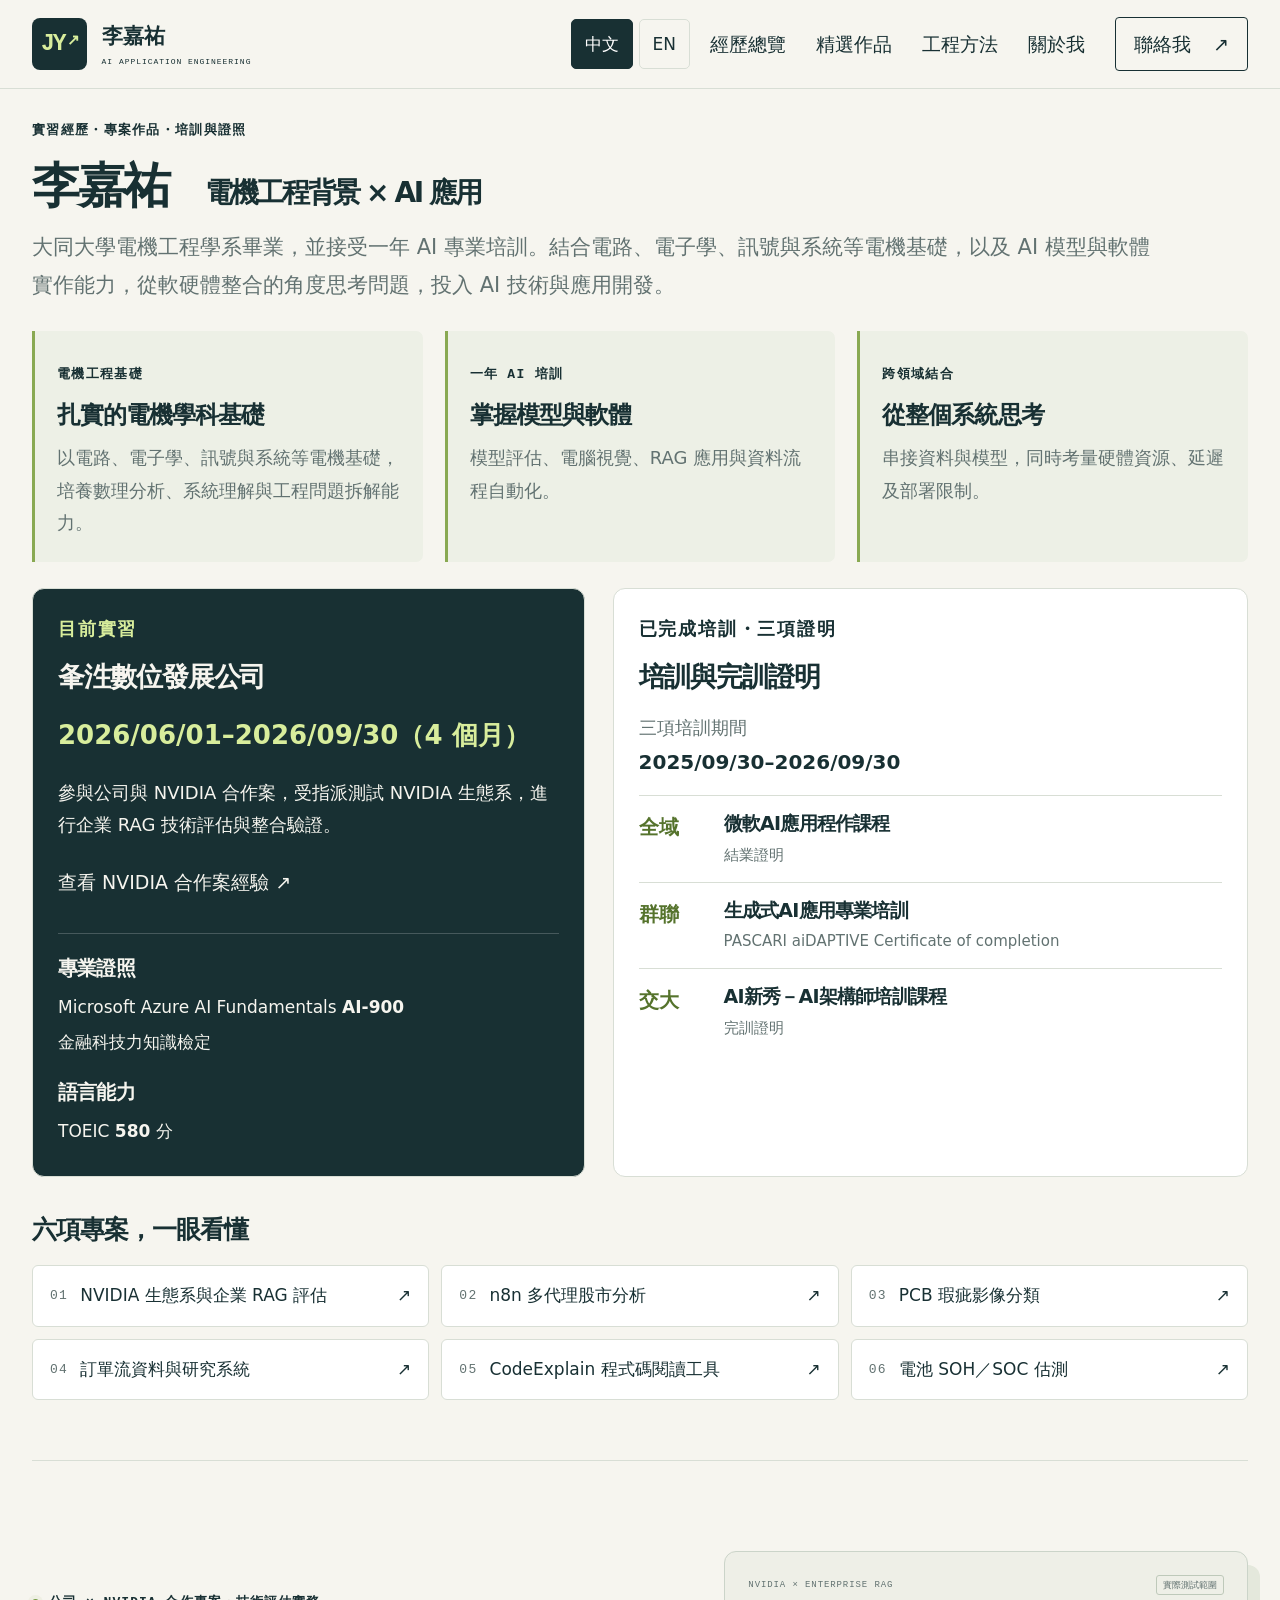
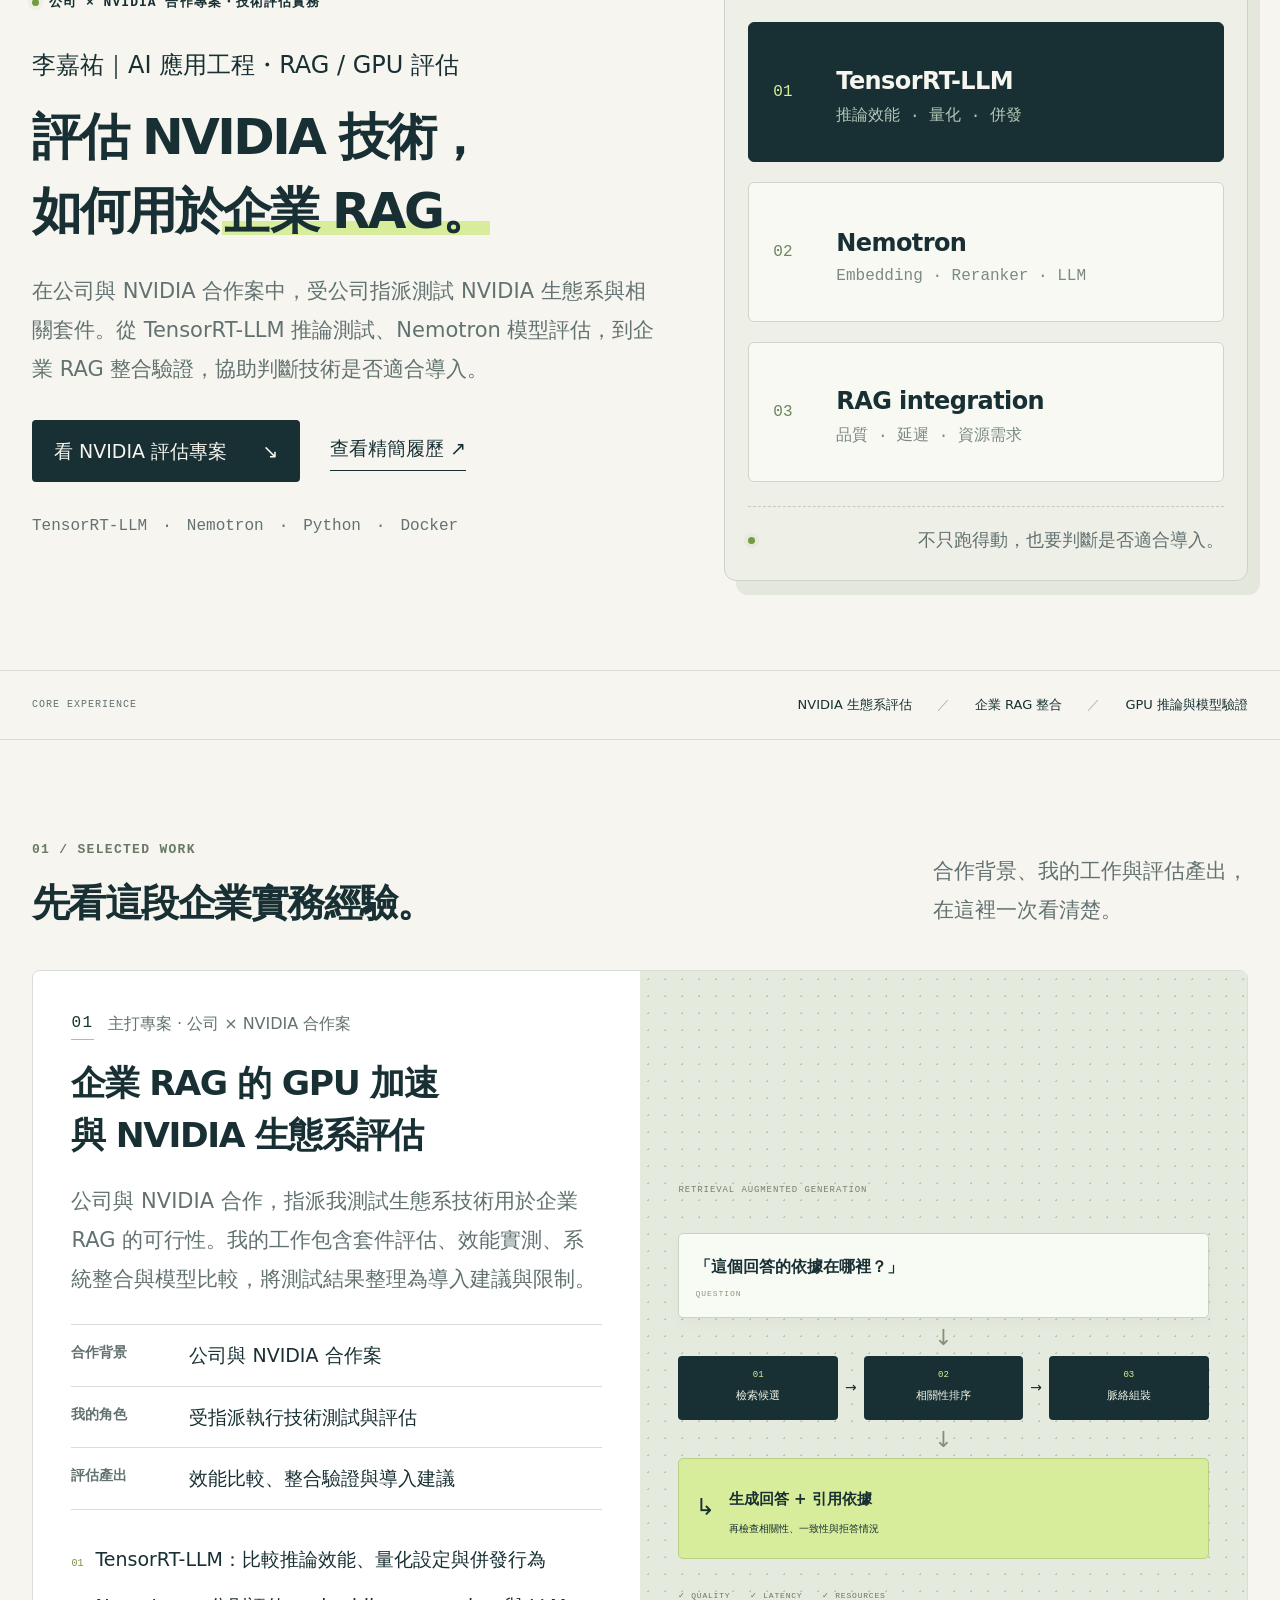
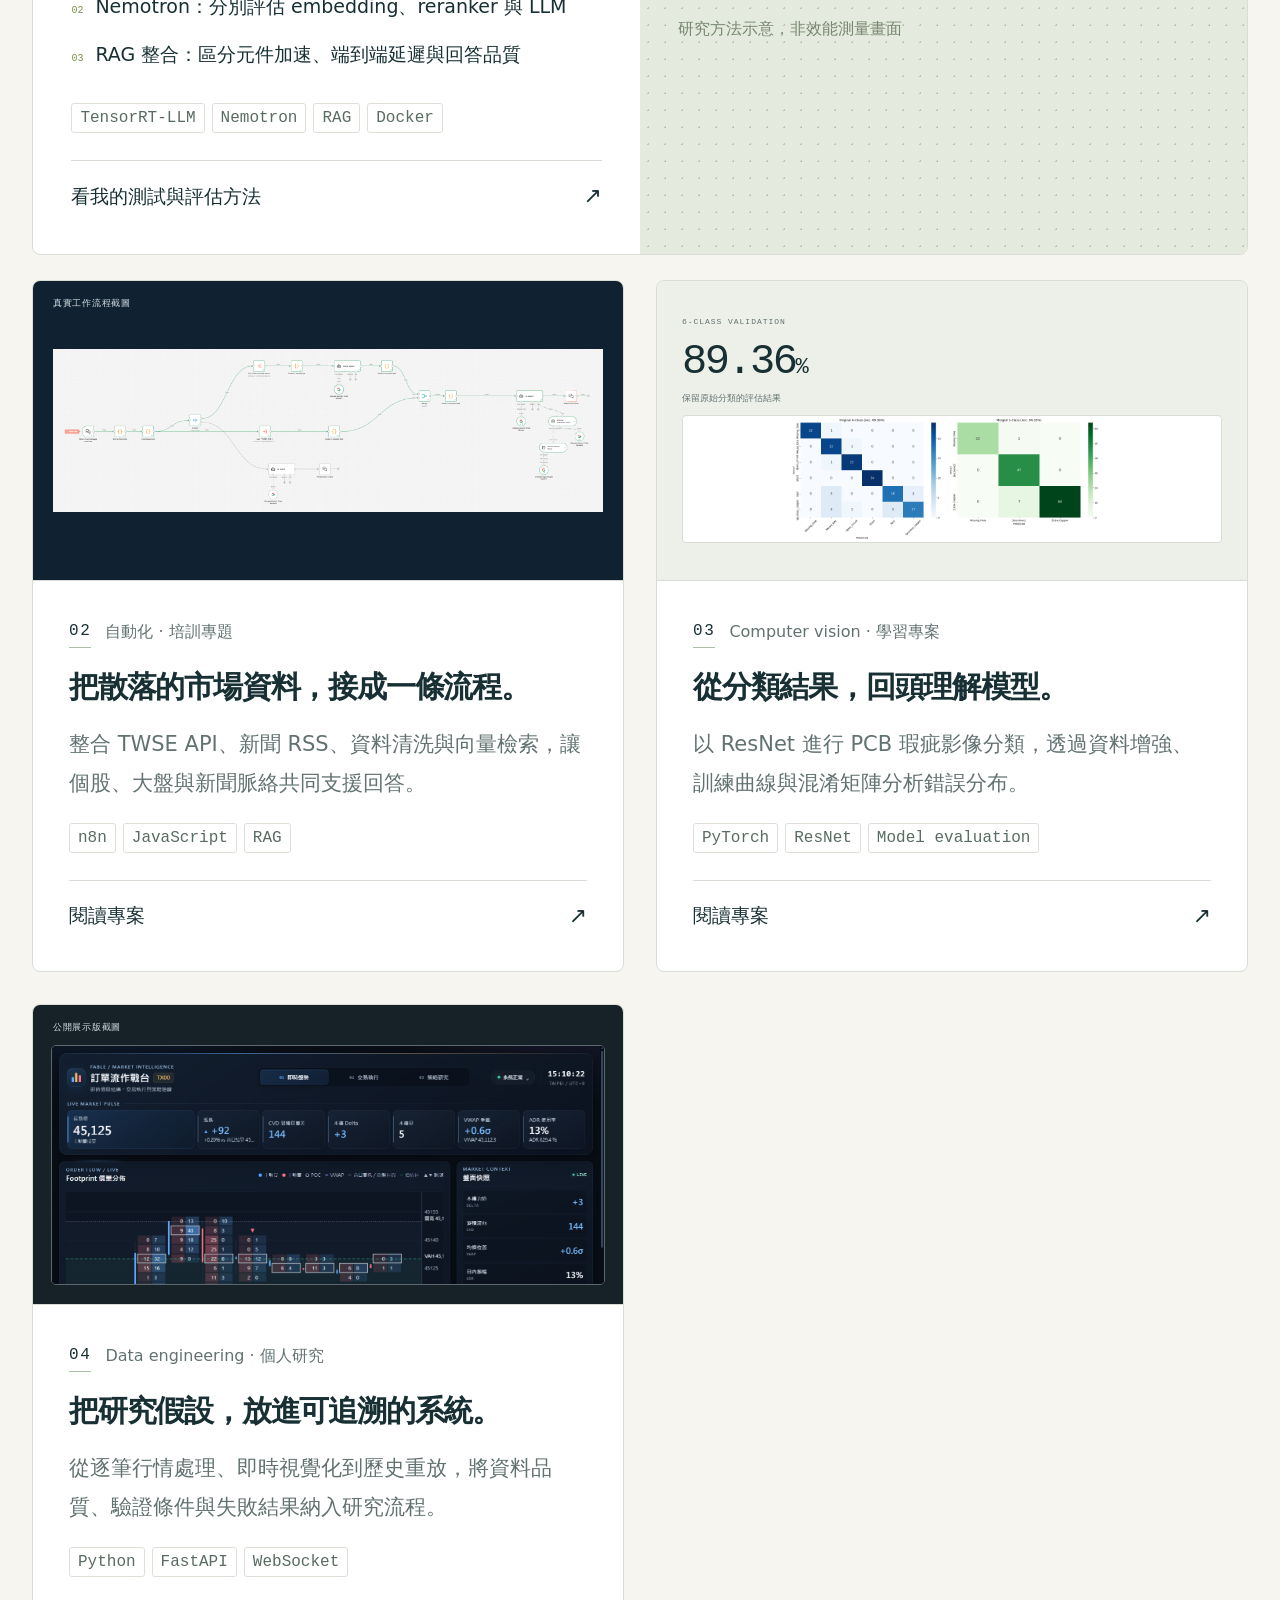
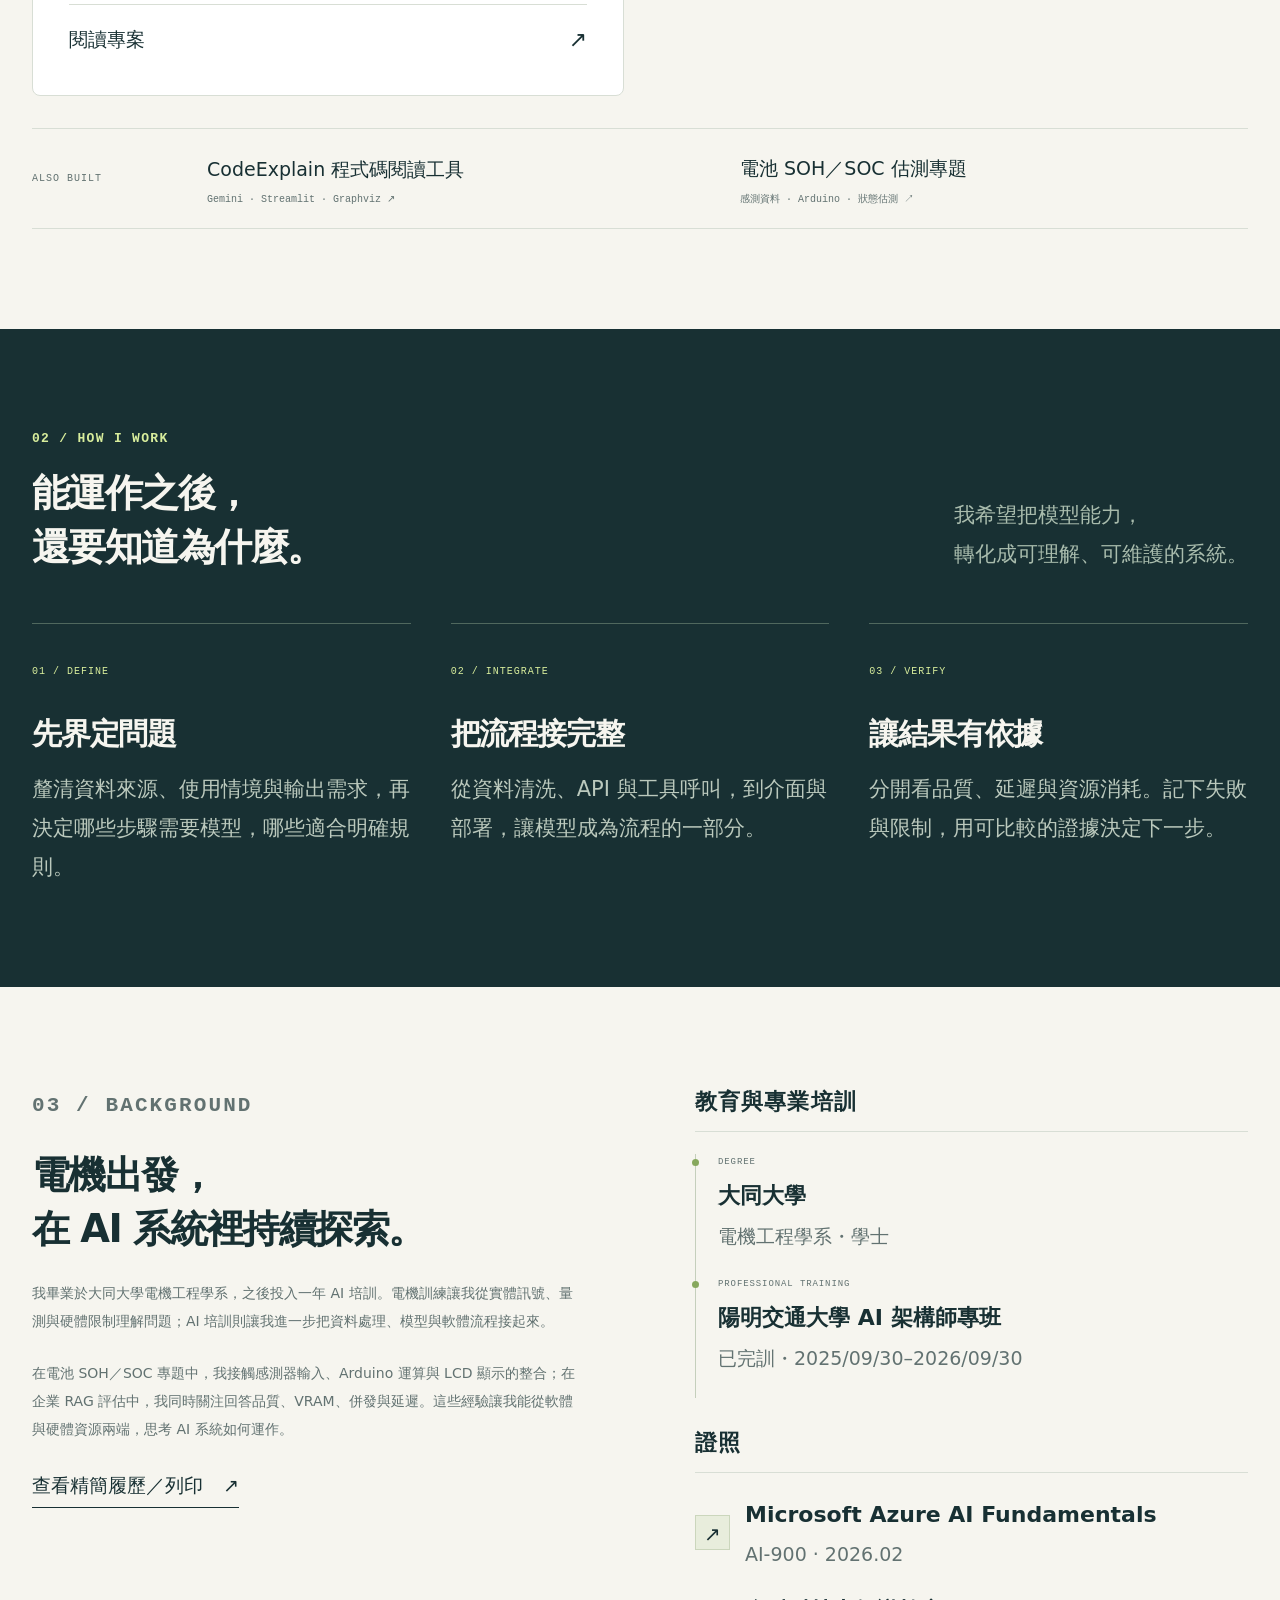
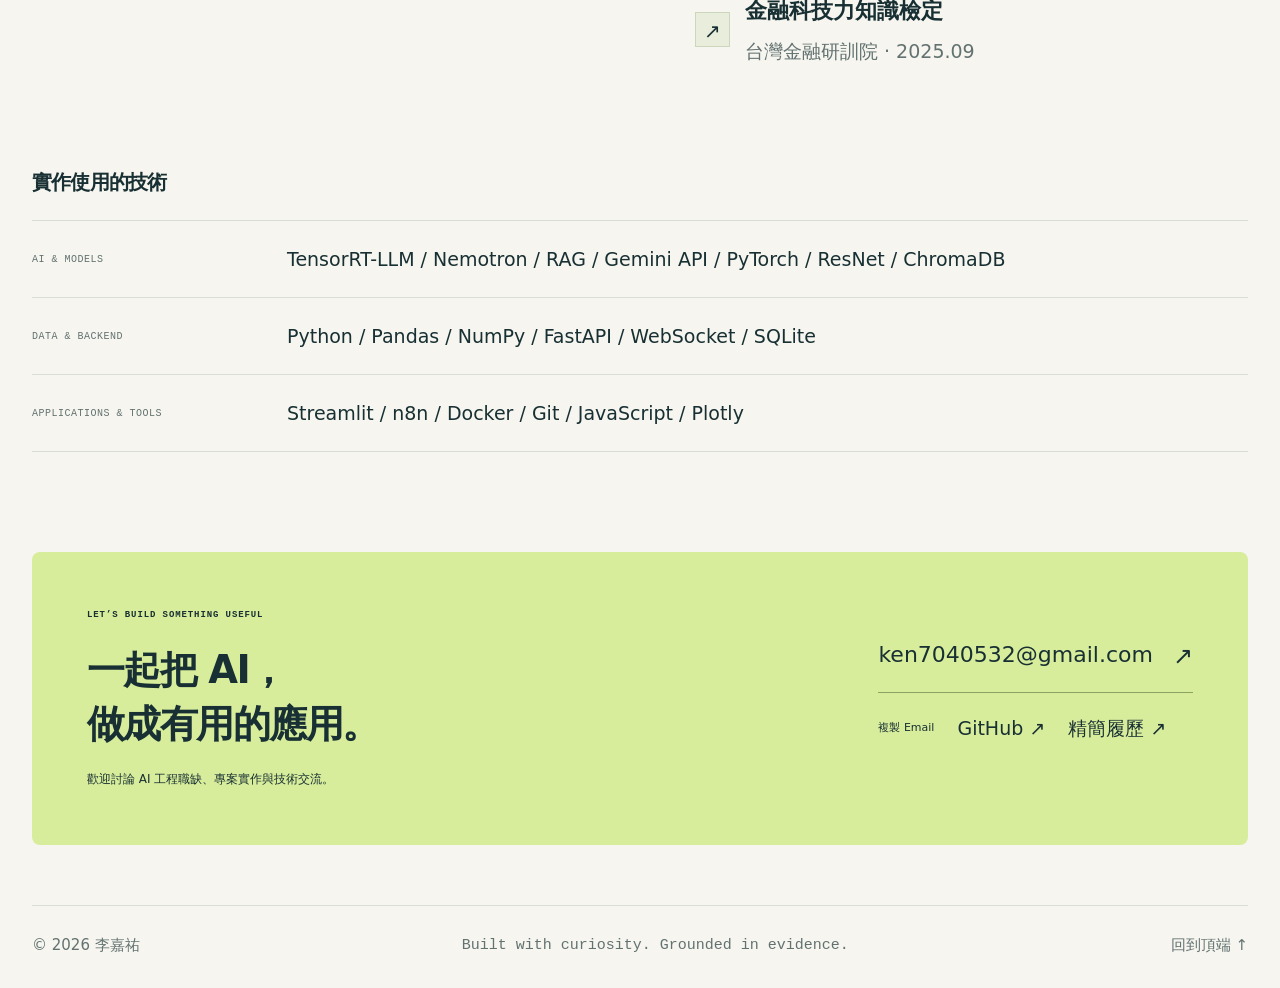
==== index.html @ 47df5d07 "Broaden introductory focus to AI application development" ====
<!doctype html>
<html lang="zh-Hant">
<head><meta name="referrer" content="no-referrer"><meta http-equiv="Content-Security-Policy" content="default-src 'self'; script-src 'self'; style-src 'self' 'unsafe-inline'; img-src 'self'; font-src 'self'; connect-src 'none'; object-src 'none'; base-uri 'none'; form-action 'none'">
  <meta charset="utf-8"><meta name="viewport" content="width=device-width,initial-scale=1">
  <title>李嘉祐｜企業 RAG 與 NVIDIA 生態系評估</title>
  <meta name="description" content="李嘉祐｜企業 RAG 與 NVIDIA 生態系評估。參與公司與 NVIDIA 合作案，負責套件測試、GPU 推論效能、模型比較與整合驗證。">
  <meta name="theme-color" content="#f6f5ef">
  <meta property="og:title" content="李嘉祐｜企業 RAG 與 NVIDIA 生態系評估"><meta property="og:description" content="李嘉祐｜企業 RAG 與 NVIDIA 生態系評估。參與公司與 NVIDIA 合作案，負責套件測試、GPU 推論效能、模型比較與整合驗證。"><meta property="og:type" content="website">
  <link rel="icon" href="assets/favicon.svg" type="image/svg+xml"><link rel="stylesheet" href="style.css?v=ee-ai-1"><script src="app.js?v=nvidia-focus-1" defer></script>
<link rel="alternate" hreflang="zh-Hant" href="https://thebesttrader.github.io/"><link rel="alternate" hreflang="en" href="https://thebesttrader.github.io/en.html"></head>
<body>
<a class="skip" href="#main">跳至主要內容</a>
<header class="site-header"><div class="nav-wrap"><a class="brand" href="#" aria-label="李嘉祐首頁"><span class="brand-mark">JY<span>↗</span></span><span>李嘉祐<span class="brand-sub">AI APPLICATION ENGINEERING</span></span></a><div class="language-switch" role="group" aria-label="語言 / Language"><a href="index.html" lang="zh-Hant" aria-current="page">中文</a><a href="en.html" lang="en">EN</a></div><button class="menu-toggle" aria-expanded="false" aria-controls="nav" aria-label="開啟導覽選單">選單 <span>☰</span></button><nav id="nav" aria-label="主要導覽"><a href="#overview">經歷總覽</a><a href="#work">精選作品</a><a href="#approach">工程方法</a><a href="#about">關於我</a><a class="nav-contact" href="#contact">聯絡我 <span aria-hidden="true">↗</span></a></nav></div></header>
<main id="main">
<section id="overview" class="overview container"><p class="eyebrow">實習經歷・專案作品・培訓與證照</p><h1>李嘉祐 <span>電機工程背景 × AI 應用</span></h1><p class="overview-intro">大同大學電機工程學系畢業，並接受一年 AI 專業培訓。結合電路、電子學、訊號與系統等電機基礎，以及 AI 模型與軟體實作能力，從軟硬體整合的角度思考問題，投入 AI 技術與應用開發。</p><div class="background-bridge" aria-label="電機背景與 AI 培訓的結合"><article><span class="eyebrow">電機工程基礎</span><h2>扎實的電機學科基礎</h2><p>以電路、電子學、訊號與系統等電機基礎，培養數理分析、系統理解與工程問題拆解能力。</p></article><article><span class="eyebrow">一年 AI 培訓</span><h2>掌握模型與軟體</h2><p>模型評估、電腦視覺、RAG 應用與資料流程自動化。</p></article><article><span class="eyebrow">跨領域結合</span><h2>從整個系統思考</h2><p>串接資料與模型，同時考量硬體資源、延遲及部署限制。</p></article></div><div class="overview-grid"><article class="overview-experience"><p class="eyebrow">目前實習</p><h2>夆泩數位發展公司</h2><p class="intern-duration">2026/06/01–2026/09/30（4 個月）</p><p>參與公司與 NVIDIA 合作案，受指派測試 NVIDIA 生態系，進行企業 RAG 技術評估與整合驗證。</p><a class="text-link" href="#nvidia-case">查看 NVIDIA 合作案經驗 ↗</a><div class="overview-cert"><h3>專業證照</h3><p>Microsoft Azure AI Fundamentals <strong>AI-900</strong></p><p>金融科技力知識檢定</p><h3 style="margin-top:20px">語言能力</h3><p>TOEIC <strong>580</strong> 分</p></div></article><article class="overview-training"><p class="eyebrow">已完成培訓・三項證明</p><h2>培訓與完訓證明</h2><p class="training-period">三項培訓期間<br><strong>2025/09/30–2026/09/30</strong></p><ul class="training-list"><li><span class="training-provider">全域</span><div><h3>微軟AI應用程作課程</h3><p>結業證明</p></div></li><li><span class="training-provider">群聯</span><div><h3>生成式AI應用專業培訓</h3><p>PASCARI aiDAPTIVE Certificate of completion</p></div></li><li><span class="training-provider">交大</span><div><h3>AI新秀－AI架構師培訓課程</h3><p>完訓證明</p></div></li></ul></article></div><div class="overview-projects"><h2>六項專案，一眼看懂</h2><div class="project-index"><button data-project="rag"><span class="mono">01</span>NVIDIA 生態系與企業 RAG 評估<span aria-hidden="true">↗</span></button><button data-project="n8n"><span class="mono">02</span>n8n 多代理股市分析<span aria-hidden="true">↗</span></button><button data-project="pcb"><span class="mono">03</span>PCB 瑕疵影像分類<span aria-hidden="true">↗</span></button><button data-project="quant"><span class="mono">04</span>訂單流資料與研究系統<span aria-hidden="true">↗</span></button><button data-project="code"><span class="mono">05</span>CodeExplain 程式碼閱讀工具<span aria-hidden="true">↗</span></button><button data-project="battery"><span class="mono">06</span>電池 SOH／SOC 估測<span aria-hidden="true">↗</span></button></div></div></section>

<section class="hero container" aria-labelledby="hero-title"><div class="hero-copy"><div class="eyebrow"><span class="status-dot"></span>公司 × NVIDIA 合作專案・技術評估實務</div><p class="hello">李嘉祐｜AI 應用工程・RAG / GPU 評估</p><h2 id="hero-title">評估 NVIDIA 技術，<br>如何用於<span class="highlight">企業 RAG。</span></h2><p class="hero-intro">在公司與 NVIDIA 合作案中，受公司指派測試 NVIDIA 生態系與相關套件。從 TensorRT-LLM 推論測試、Nemotron 模型評估，到企業 RAG 整合驗證，協助判斷技術是否適合導入。</p><div class="hero-actions"><a class="button primary" href="#nvidia-case">看 NVIDIA 評估專案 <span aria-hidden="true">↘</span></a><a class="text-link" href="resume.html" target="_blank" rel="noopener">查看精簡履歷 ↗</a></div><div class="hero-tags"><span>TensorRT-LLM</span><span>Nemotron</span><span>Python</span><span>Docker</span></div></div><div class="hero-visual" aria-label="NVIDIA 與企業 RAG 的技術評估範圍"><div class="visual-top"><span class="mono">NVIDIA × ENTERPRISE RAG</span><span class="diagram-label">實際測試範圍</span></div><div class="pipeline"><div class="pipeline-row active"><span class="node-icon">01</span><div><strong>TensorRT-LLM</strong><p>推論效能 · 量化 · 併發</p></div></div><div class="pipeline-row"><span class="node-icon">02</span><div><strong>Nemotron</strong><p>Embedding · Reranker · LLM</p></div></div><div class="pipeline-row"><span class="node-icon">03</span><div><strong>RAG integration</strong><p>品質 · 延遲 · 資源需求</p></div></div></div><div class="visual-bottom"><span class="status-dot"></span><span>不只跑得動，也要判斷是否適合導入。</span></div></div>
</section>
<div class="focus-band"><div class="container"><span class="mono">CORE EXPERIENCE</span><span>NVIDIA 生態系評估</span><span class="separator">／</span><span>企業 RAG 整合</span><span class="separator">／</span><span>GPU 推論與模型驗證</span></div></div>
<section id="work" class="section container"><div class="section-heading"><div><p class="eyebrow">01 / SELECTED WORK</p><h2>先看這段企業實務經驗。</h2></div><p class="section-note">合作背景、我的工作與評估產出，<br>在這裡一次看清楚。</p></div>
<article id="nvidia-case" class="feature-project"><div class="feature-copy"><div class="project-kicker"><span class="mono">01</span><span>主打專案 · 公司 × NVIDIA 合作案</span></div><h3>企業 RAG 的 GPU 加速<br>與 NVIDIA 生態系評估</h3><p>公司與 NVIDIA 合作，指派我測試生態系技術用於企業 RAG 的可行性。我的工作包含套件評估、效能實測、系統整合與模型比較，將測試結果整理為導入建議與限制。</p><dl class="experience-summary"><div><dt>合作背景</dt><dd>公司與 NVIDIA 合作案</dd></div><div><dt>我的角色</dt><dd>受指派執行技術測試與評估</dd></div><div><dt>評估產出</dt><dd>效能比較、整合驗證與導入建議</dd></div></dl><ul class="feature-points"><li><span>01</span>TensorRT-LLM：比較推論效能、量化設定與併發行為</li><li><span>02</span>Nemotron：分別評估 embedding、reranker 與 LLM</li><li><span>03</span>RAG 整合：區分元件加速、端到端延遲與回答品質</li></ul><div class="tags"><span>TensorRT-LLM</span><span>Nemotron</span><span>RAG</span><span>Docker</span></div><button class="project-link" data-project="rag">看我的測試與評估方法 <span aria-hidden="true">↗</span></button></div><div class="rag-visual"><div class="mono small">RETRIEVAL AUGMENTED GENERATION</div><div class="rag-question">「這個回答的依據在哪裡？」<span>QUESTION</span></div><div class="rag-connect" aria-hidden="true">↓</div><div class="rag-stages"><span><b>01</b>檢索候選</span><i>→</i><span><b>02</b>相關性排序</span><i>→</i><span><b>03</b>脈絡組裝</span></div><div class="rag-connect" aria-hidden="true">↓</div><div class="answer-card"><span class="answer-mark">↳</span><div><strong>生成回答 + 引用依據</strong><p>再檢查相關性、一致性與拒答情況</p></div></div><div class="rag-foot"><span>QUALITY</span><span>LATENCY</span><span>RESOURCES</span></div><p class="diagram-caption">研究方法示意，非效能測量畫面</p></div></article>
<div class="project-grid">

<article class="project-card"><div class="card-visual workflow-visual"><span class="visual-chip">真實工作流程截圖</span><img src="assets/n8n-workflow.png" alt="n8n 股市分析主流程，串接資料處理與多個 Agent 節點" loading="lazy" width="1400" height="560"></div><div class="card-body"><div class="project-kicker"><span class="mono">02</span><span>自動化 · 培訓專題</span></div><h3>把散落的市場資料，接成一條流程。</h3><p>整合 TWSE API、新聞 RSS、資料清洗與向量檢索，讓個股、大盤與新聞脈絡共同支援回答。</p><div class="tags"><span>n8n</span><span>JavaScript</span><span>RAG</span></div><button class="project-link" data-project="n8n">閱讀專案 <span aria-hidden="true">↗</span></button></div></article>
<article class="project-card"><div class="card-visual pcb-visual"><div class="pcb-metric"><span>6-CLASS VALIDATION</span><strong>89.36<span>%</span></strong><p>保留原始分類的評估結果</p></div><img src="assets/pcb-results.png" alt="PCB 混淆矩陣：原始六類準確率 89.36%，合併三類 94.33%" loading="lazy" width="1800" height="700"></div><div class="card-body"><div class="project-kicker"><span class="mono">03</span><span>Computer vision · 學習專案</span></div><h3>從分類結果，回頭理解模型。</h3><p>以 ResNet 進行 PCB 瑕疵影像分類，透過資料增強、訓練曲線與混淆矩陣分析錯誤分布。</p><div class="tags"><span>PyTorch</span><span>ResNet</span><span>Model evaluation</span></div><button class="project-link" data-project="pcb">閱讀專案 <span aria-hidden="true">↗</span></button></div></article>
<article class="project-card"><div class="card-visual orderflow-visual"><span class="visual-chip dark">公開展示版截圖</span><img src="assets/orderflow-dashboard.png" alt="訂單流研究系統儀表板，包含價量分布與市場指標" loading="lazy" width="1400" height="800"></div><div class="card-body"><div class="project-kicker"><span class="mono">04</span><span>Data engineering · 個人研究</span></div><h3>把研究假設，放進可追溯的系統。</h3><p>從逐筆行情處理、即時視覺化到歷史重放，將資料品質、驗證條件與失敗結果納入研究流程。</p><div class="tags"><span>Python</span><span>FastAPI</span><span>WebSocket</span></div><button class="project-link" data-project="quant">閱讀專案 <span aria-hidden="true">↗</span></button></div></article>
</div>
<div class="more-work"><p class="mono">ALSO BUILT</p><button data-project="code">CodeExplain 程式碼閱讀工具 <span>Gemini · Streamlit · Graphviz ↗</span></button><button data-project="battery">電池 SOH／SOC 估測專題 <span>感測資料 · Arduino · 狀態估測 ↗</span></button></div>
</section>
<section id="approach" class="approach section"><div class="container"><div class="section-heading"><div><p class="eyebrow">02 / HOW I WORK</p><h2>能運作之後，<br>還要知道為什麼。</h2></div><p class="section-note">我希望把模型能力，<br>轉化成可理解、可維護的系統。</p></div><div class="principles"><article><span class="principle-num">01 / DEFINE</span><h3>先界定問題</h3><p>釐清資料來源、使用情境與輸出需求，再決定哪些步驟需要模型，哪些適合明確規則。</p></article><article><span class="principle-num">02 / INTEGRATE</span><h3>把流程接完整</h3><p>從資料清洗、API 與工具呼叫，到介面與部署，讓模型成為流程的一部分。</p></article><article><span class="principle-num">03 / VERIFY</span><h3>讓結果有依據</h3><p>分開看品質、延遲與資源消耗。記下失敗與限制，用可比較的證據決定下一步。</p></article></div></div></section>
<section id="about" class="section container about-section"><div class="about-copy"><p class="eyebrow">03 / BACKGROUND</p><h2>電機出發，<br>在 AI 系統裡持續探索。</h2><p>我畢業於大同大學電機工程學系，之後投入一年 AI 培訓。電機訓練讓我從實體訊號、量測與硬體限制理解問題；AI 培訓則讓我進一步把資料處理、模型與軟體流程接起來。</p><p>在電池 SOH／SOC 專題中，我接觸感測器輸入、Arduino 運算與 LCD 顯示的整合；在企業 RAG 評估中，我同時關注回答品質、VRAM、併發與延遲。這些經驗讓我能從軟體與硬體資源兩端，思考 AI 系統如何運作。</p><a class="text-link" href="resume.html" target="_blank" rel="noopener">查看精簡履歷／列印 <span aria-hidden="true">↗</span></a></div><div class="background"><div class="background-block"><h3>教育與專業培訓</h3><div class="timeline-item"><span class="small mono">DEGREE</span><strong>大同大學</strong><p>電機工程學系・學士</p></div><div class="timeline-item"><span class="small mono">PROFESSIONAL TRAINING</span><strong>陽明交通大學 AI 架構師專班</strong><p>已完訓・2025/09/30–2026/09/30</p></div></div><div class="background-block"><h3>證照</h3><div class="certificate"><span class="cert-icon">↗</span><div><strong>Microsoft Azure AI Fundamentals</strong><p>AI-900 · 2026.02</p></div></div><div class="certificate"><span class="cert-icon">↗</span><div><strong>金融科技力知識檢定</strong><p>台灣金融研訓院 · 2025.09</p></div></div></div></div></section>
<section class="skills-section container" aria-labelledby="skills-title"><h2 id="skills-title">實作使用的技術</h2><div class="skill-row"><h3>AI & MODELS</h3><p>TensorRT-LLM / Nemotron / RAG / Gemini API / PyTorch / ResNet / ChromaDB</p></div><div class="skill-row"><h3>DATA & BACKEND</h3><p>Python / Pandas / NumPy / FastAPI / WebSocket / SQLite</p></div><div class="skill-row"><h3>APPLICATIONS & TOOLS</h3><p>Streamlit / n8n / Docker / Git / JavaScript / Plotly</p></div></section>
<section id="contact" class="contact-section container"><div><p class="eyebrow">LET’S BUILD SOMETHING USEFUL</p><h2>一起把 AI，<br>做成有用的應用。</h2><p>歡迎討論 AI 工程職缺、專案實作與技術交流。</p></div><div class="contact-actions"><a class="email-link" href="mailto:ken7040532@gmail.com">ken7040532@gmail.com <span aria-hidden="true">↗</span></a><div class="contact-secondary"><button id="copy-email">複製 Email</button><a href="https://github.com/TheBestTrader" target="_blank" rel="noopener noreferrer">GitHub ↗</a><a href="resume.html" target="_blank" rel="noopener">精簡履歷 ↗</a></div><span id="copy-status" class="copy-status" role="status" aria-live="polite"></span></div></section>
</main>
<footer class="container footer"><span>© 2026 李嘉祐</span><span>Built with curiosity. Grounded in evidence.</span><a href="#">回到頂端 ↑</a></footer>
<dialog id="project-dialog" aria-labelledby="dialog-title"><div class="dialog-top"><span class="mono">PROJECT NOTES</span><button id="close-dialog" aria-label="關閉專案詳情">關閉 ✕</button></div><div id="dialog-content"></div></dialog>
</body></html>
---- style.css ----
:root{--paper:#f6f5ef;--ink:#183033;--muted:#627271;--line:#d8ded5;--lime:#d8ed9c;--white:#fff;--mono:ui-monospace,SFMono-Regular,Consolas,monospace}*{box-sizing:border-box}html{scroll-behavior:smooth;scroll-padding-top:100px}body{margin:0;background:var(--paper);color:var(--ink);font-family:'Noto Sans TC',system-ui,sans-serif;font-size:15px;line-height:1.8}a{color:inherit;text-decoration:none}button{font:inherit;color:inherit;cursor:pointer}a,button{-webkit-tap-highlight-color:transparent}button:focus-visible,a:focus-visible{outline:3px solid #668d28;outline-offset:5px}img{max-width:100%;display:block}h1,h2,h3,p{margin:0}h1,h2,h3{line-height:1.4;letter-spacing:-.04em}h2{font-size:38px;font-weight:800}button{background:none;border:0}.container{width:min(1160px,calc(100% - 80px));margin-inline:auto}.mono,.eyebrow{font-family:var(--mono);letter-spacing:.1em}.eyebrow{font-size:11px;font-weight:600;line-height:1.5}.small{font-size:10px}.section{padding-block:100px}.skip{position:fixed;top:-90px;left:20px;background:var(--ink);color:white;padding:10px;z-index:100}.skip:focus{top:12px}.site-header{position:sticky;top:0;background:rgba(246,245,239,.96);border-bottom:1px solid var(--line);z-index:20;backdrop-filter:blur(12px)}.nav-wrap{width:min(1280px,calc(100% - 80px));margin:auto;height:88px;display:flex;align-items:center;justify-content:space-between}.brand{display:flex;gap:15px;align-items:center;font-size:17px;font-weight:700;line-height:1.4}.brand-mark{display:flex;align-items:center;background:var(--ink);color:var(--lime);font:700 23px var(--mono);padding:13px 9px;border-radius:8px;letter-spacing:-2px}.brand-mark span{font-size:15px;margin-left:2px;align-self:start}.brand-sub{display:block;font:8px var(--mono);letter-spacing:.12em;margin-top:6px}nav{display:flex;gap:30px;align-items:center;font-size:13px}nav a:hover{color:#55732c}.nav-contact{padding:9px 18px;border:1px solid var(--ink);border-radius:4px}.nav-contact span{margin-left:16px}.menu-toggle{display:none}.hero{min-height:630px;display:grid;grid-template-columns:1.3fr 1fr;gap:58px;align-items:center;padding-block:85px 78px}.hero .eyebrow{display:flex;align-items:center;gap:10px;font-size:10px;letter-spacing:.08em}.status-dot{display:inline-block;background:#739b43;width:7px;height:7px;border-radius:50%;flex-shrink:0;box-shadow:0 0 0 4px #739b4311}.hello{margin-top:30px;font-size:18px;font-weight:500}h1{font-size:48px;font-weight:900;line-height:1.5;white-space:nowrap;letter-spacing:-.05em;margin-top:12px}.highlight{background:linear-gradient(transparent 67%,var(--lime) 67%,var(--lime) 92%,transparent 92%)}.hero-intro{margin-top:23px;font-size:14px;line-height:2;color:var(--muted)}.hero-actions{display:flex;gap:30px;align-items:center;margin-top:31px}.button{display:inline-flex;justify-content:space-between;gap:35px;padding:14px 22px;font-size:13px;border-radius:4px}.primary{background:var(--ink);color:var(--paper)}.primary:hover{background:#2a4949}.text-link{font-size:13px;border-bottom:1px solid var(--ink);padding-bottom:4px}.text-link span{margin-left:14px}.hero-tags{display:flex;gap:15px;margin-top:30px;font-family:var(--mono);font-size:10px;color:var(--muted);flex-wrap:wrap}.hero-tags span+span:before{content:'·';margin-right:15px}.hero-visual{border:1px solid #cbd4c9;background:#eeefe7;border-radius:12px;padding:23px;box-shadow:12px 14px 0 #e4e8dc;transform:none}.visual-top{display:flex;justify-content:space-between;align-items:center;font-size:9px;color:var(--muted)}.diagram-label{border:1px solid #bec9ba;border-radius:3px;padding:1px 6px;font-size:9px}.pipeline{margin-top:27px}.pipeline-row{padding:17px 16px;border:1px solid #ced6c8;border-radius:6px;background:#f8f9f3;display:flex;align-items:center;gap:15px}.pipeline-row.active{background:var(--ink);color:var(--paper);border-color:var(--ink)}.pipeline-row strong{display:block;font-size:16px;letter-spacing:-.025em;margin:2px 0}.pipeline-row p{font:9px var(--mono);color:#7b8982}.pipeline-row.active p{color:#b1c7b8}.pipeline-row.active .small{color:var(--lime)}.node-icon{font-size:26px;line-height:1;width:36px;color:#6e855c}.active .node-icon{color:var(--lime)}.node-number{font:10px var(--mono);margin-left:auto;align-self:start;color:#8e9d8b}.flow-line{height:39px;display:flex;align-items:center;gap:15px;padding-left:30px;color:#89967e}.flow-line span{font-size:24px}.flow-line small{font:9px var(--mono)}.visual-bottom{display:flex;gap:10px;border-top:1px dashed #c2cdbc;margin-top:24px;padding-top:17px;font-size:10px;color:var(--muted);align-items:center}.visual-bottom>span:last-child{margin-left:auto;font-size:18px}.focus-band{border-block:1px solid var(--line)}.focus-band .container{padding-block:22px;display:flex;gap:25px;align-items:center;font-size:13px}.focus-band .mono{font-size:10px;color:var(--muted);margin-right:auto}.separator{color:#a3ae9c}.band-arrow{margin-left:auto;font-size:24px}.section-heading{display:flex;justify-content:space-between;align-items:end;margin-bottom:40px;gap:30px}.section-heading .eyebrow{margin-bottom:17px;color:#687965}.section-note{font-size:13px;color:var(--muted)}.feature-project{background:var(--white);border:1px solid var(--line);border-radius:8px;overflow:hidden;display:grid;grid-template-columns:1fr 1fr}.feature-copy{padding:42px}.project-kicker{display:flex;gap:14px;align-items:center;font-size:11px;color:var(--muted);margin-bottom:18px}.project-kicker .mono{color:var(--ink);border-bottom:1px solid #aebda5;padding-bottom:1px}.feature-copy h3{font-size:32px;line-height:1.5}.feature-copy>p{font-size:13px;color:var(--muted);margin-top:20px}.feature-points{list-style:none;padding:0;margin:25px 0;font-size:12px;line-height:2.5}.feature-points span{font:10px var(--mono);color:#799249;margin-right:12px}.tags{display:flex;flex-wrap:wrap;gap:7px}.tags span{font:10px var(--mono);border:1px solid #dce1d8;padding:5px 8px;border-radius:3px;color:#596c61}.project-link{margin-top:27px;width:100%;display:flex;justify-content:space-between;align-items:center;padding:15px 0 0;border-top:1px solid var(--line);font-size:13px;text-align:left}.project-link:hover{color:#5d7d30}.project-link span{font-size:22px}.rag-visual{background:#e5eade;display:flex;flex-direction:column;justify-content:center;padding:40px;background-image:radial-gradient(#b8c7af 1px,transparent 1px);background-size:17px 17px}.rag-visual>.mono{font-size:9px;color:#71836c;margin-bottom:35px}.rag-question{background:#f8faf4;border:1px solid #cad5c0;padding:19px 16px;border-radius:5px;font-size:16px;font-weight:600;box-shadow:0 5px 12px #71836c0c}.rag-question span{display:block;font:8px var(--mono);color:#89987d;margin-top:7px;letter-spacing:.12em}.rag-connect{height:38px;text-align:center;color:#829279;font-size:22px}.rag-stages{display:flex;align-items:center;justify-content:space-between;gap:7px}.rag-stages span{flex:1;background:var(--ink);color:#f2f5ea;padding:14px 7px;text-align:center;border-radius:4px;font-size:11px}.rag-stages b{display:block;color:var(--lime);font:9px var(--mono);margin-bottom:6px}.rag-stages i{font-size:14px;font-style:normal}.answer-card{display:flex;gap:14px;align-items:center;background:var(--lime);border:1px solid #b8cf85;border-radius:5px;padding:20px 16px}.answer-card strong{font-size:15px}.answer-card p{font-size:10px;margin-top:5px}.answer-mark{font-size:23px}.rag-foot{margin-top:32px;display:flex;gap:20px;font:8px var(--mono);letter-spacing:.1em;color:#67795d}.rag-foot span:before{content:'✓';margin-right:5px}.diagram-caption{margin-top:15px;color:#768770;font-size:9px}.project-grid{display:grid;grid-template-columns:1fr 1fr;gap:25px;margin-top:25px}.project-card{border:1px solid var(--line);border-radius:8px;overflow:hidden;background:white;transition:box-shadow .2s}.project-card:hover{box-shadow:0 8px 25px #1830330b}.card-visual{height:270px;position:relative;overflow:hidden;border-bottom:1px solid var(--line)}.card-body{padding:30px}.card-body h3{font-size:23px}.card-body>p{color:var(--muted);font-size:13px;margin:17px 0 20px;min-height:48px}.agent-visual{background:#e9ebe3;padding:25px 45px;display:flex;flex-direction:column;align-items:center;font-size:11px}.agent-input{border:1px solid #c1cabb;background:#f8f9f4;border-radius:4px;padding:5px 25px}.agent-router{background:var(--ink);color:white;border-radius:4px;padding:7px 20px;margin:14px 0;position:relative;z-index:1;font:12px var(--mono)}.agent-router:before,.agent-router:after{content:'';height:14px;width:1px;background:#a7b79b;position:absolute;left:50%;top:-14px}.agent-router:after{top:auto;bottom:-14px}.agent-router span{font-size:10px;color:var(--lime);margin-left:20px}.agent-branches{display:flex;width:100%;justify-content:space-around;padding-top:14px;border-top:1px solid #b8c5af;gap:10px}.agent-branches>span{border:1px solid #bdcbb1;padding:9px 10px;text-align:center;background:#f8faf4;border-radius:4px;flex:1;font-family:var(--mono);font-size:12px}.agent-branches small{font-family:inherit;color:#829072;font-size:10px}.agent-tools{margin-top:15px;color:#76836e;font:10px var(--mono);letter-spacing:.08em}.agent-tools span{margin-inline:15px}.workflow-visual{background:#102132;display:flex;align-items:center;padding:32px 20px}.workflow-visual img{width:100%;height:100%;object-fit:contain}.visual-chip{position:absolute;top:15px;left:20px;color:#d4e0e5;font-size:9px;font-family:var(--mono);letter-spacing:.08em;z-index:1}.pcb-visual{background:#edf0e8;display:flex;flex-direction:column;padding:18px 25px;gap:4px}.pcb-metric>span{font:8px var(--mono);letter-spacing:.12em;color:var(--muted)}.pcb-metric strong{display:block;font:42px var(--mono);letter-spacing:-.06em;line-height:1.3}.pcb-metric strong span{font-size:22px}.pcb-metric p{font-size:9px;color:var(--muted)}.pcb-visual img{width:100%;height:128px;object-fit:contain;background:#fff;border:1px solid var(--line);border-radius:4px;margin-top:5px}.orderflow-visual{background:#172128;padding:40px 18px 0}.orderflow-visual img{height:240px;width:100%;object-fit:cover;object-position:top;border-radius:5px;border:1px solid #5d686e}.more-work{margin-top:32px;display:grid;grid-template-columns:150px 1fr 1fr;border-block:1px solid var(--line);padding:22px 0;gap:25px;align-items:center}.more-work>p{font-size:10px;color:var(--muted)}.more-work button{text-align:left;font-size:13px;padding:0}.more-work button span{display:block;font:10px var(--mono);color:var(--muted);margin-top:7px}.more-work button:hover{color:#70903e}.approach{background:var(--ink);color:var(--paper)}.approach .eyebrow{color:var(--lime)}.approach .section-note{color:#a9bcad}.principles{display:grid;grid-template-columns:repeat(3,1fr);gap:40px;margin-top:50px}.principles article{border-top:1px solid #50685e;padding-top:25px}.principle-num{font:10px var(--mono);color:var(--lime);letter-spacing:.1em}.principles h3{font-size:23px;margin-top:28px}.principles p{font-size:13px;color:#bbc9bd;margin-top:15px;line-height:2}.about-section{display:grid;grid-template-columns:1fr 1fr;gap:110px}.about-copy .eyebrow{color:var(--muted);margin-bottom:22px}.about-copy p:not(.eyebrow){font-size:14px;color:var(--muted);margin-top:24px;line-height:2}.about-copy .text-link{display:inline-block;margin-top:25px}.background-block+.background-block{margin-top:30px}.background-block h3{font-size:12px;letter-spacing:.05em;margin-bottom:22px;border-bottom:1px solid var(--line);padding-bottom:13px}.timeline-item{border-left:1px solid #c5cfbc;padding:0 0 23px 22px;position:relative}.timeline-item:before{content:'';width:7px;height:7px;border-radius:50%;background:#87a85d;position:absolute;left:-4px;top:5px}.timeline-item .small{color:var(--muted);display:block;font-size:9px}.timeline-item strong{display:block;font-size:15px;margin-top:6px}.timeline-item p,.certificate p{color:var(--muted);font-size:12px;margin-top:3px}.certificate{display:flex;gap:15px;align-items:center;margin-top:20px}.certificate strong{font-size:13px}.cert-icon{width:35px;height:35px;border:1px solid #cbd6bc;background:#e8eddc;display:grid;place-items:center}.skills-section{padding-bottom:100px}.skills-section>h2{font-size:20px;margin-bottom:24px}.skill-row{display:grid;grid-template-columns:230px 1fr;gap:25px;padding:19px 0;border-top:1px solid var(--line)}.skill-row:last-child{border-bottom:1px solid var(--line)}.skill-row h3{font:10px var(--mono);color:var(--muted);align-self:center;letter-spacing:.05em}.skill-row p{font-size:12px;line-height:2}.contact-section{padding:55px;background:var(--lime);border-radius:8px;display:flex;justify-content:space-between;align-items:center;gap:45px;margin-bottom:60px}.contact-section .eyebrow{font-size:9px;margin-bottom:19px}.contact-section h2{font-size:34px}.contact-section p:not(.eyebrow){font-size:12px;margin-top:18px}.contact-actions{min-width:310px}.email-link{display:flex;justify-content:space-between;gap:20px;border-bottom:1px solid #8ba360;padding-block:14px;font-size:19px}.email-link span{font-size:24px}.contact-secondary{display:flex;gap:23px;font-size:11px;margin-top:18px}.contact-secondary button{padding:0;font-size:11px}.contact-secondary a:hover,.contact-secondary button:hover{text-decoration:underline}.copy-status{display:block;min-height:24px;font-size:11px;margin-top:8px}.footer{border-top:1px solid var(--line);padding-block:26px;display:flex;justify-content:space-between;color:var(--muted);font-size:10px;gap:20px}.footer>span:nth-child(2){font-family:var(--mono)}dialog{border:1px solid var(--line);border-radius:12px;width:min(760px,calc(100% - 32px));max-height:85vh;background:var(--paper);color:var(--ink);padding:30px;overflow:auto;box-shadow:0 30px 100px #0003}dialog::backdrop{background:#152827b8;backdrop-filter:blur(5px)}.dialog-top{display:flex;justify-content:space-between;align-items:center;border-bottom:1px solid var(--line);padding-bottom:14px;margin-bottom:25px;font-size:10px;position:sticky;top:-30px;background:var(--paper);z-index:1}.dialog-top button{font-size:12px;padding:8px}dialog h2{font-size:29px;margin:15px 0}dialog .dialog-sub{color:var(--muted);font-size:12px}dialog h3{font-size:16px;margin-top:27px;margin-bottom:8px}dialog p,dialog li{font-size:14px;line-height:1.9}dialog ul{padding-left:20px}dialog img{border:1px solid var(--line);margin-top:24px;border-radius:5px}dialog .caveat{background:#e9eddf;padding:18px;border-left:3px solid #8eaa65;margin-top:25px;font-size:12px}dialog .text-link{display:inline-block;margin-top:22px}.no-scroll{overflow:hidden}
@media(min-width:1400px){.hero{gap:80px;min-height:690px}h1{font-size:53px}}
@media(max-width:1050px){.container{width:calc(100% - 56px)}.hero{gap:30px;grid-template-columns:1.15fr 1fr}h1{font-size:39px}.hero-visual{padding:18px}.pipeline-row{padding:13px 10px;gap:9px}.pipeline-row strong{font-size:14px}.pipeline-row p{font-size:8px}.node-icon{width:26px}.feature-copy,.rag-visual{padding:30px}.card-body h3{font-size:20px}.about-section{gap:55px}.contact-section{padding:35px;gap:25px}.contact-actions{min-width:280px}.email-link{font-size:16px}}
@media(max-width:760px){html{scroll-padding-top:80px}.container{width:calc(100% - 40px)}.nav-wrap{width:calc(100% - 40px);height:72px}.brand{font-size:15px;gap:10px}.brand-mark{font-size:19px;padding:10px 8px}.brand-sub{font-size:7px}.menu-toggle{display:flex;gap:14px;align-items:center;font-size:12px;padding:10px 0 10px 10px}nav{display:none;position:absolute;top:72px;left:0;right:0;background:var(--paper);border-bottom:1px solid var(--line);padding:22px;flex-direction:column;align-items:stretch;gap:16px}nav.is-open{display:flex}.nav-contact{align-self:start}.hero{grid-template-columns:1fr;padding-block:48px 55px;gap:40px;min-height:0}.hero .eyebrow{font-size:8px}.hello{margin-top:26px;font-size:16px}h1{font-size:clamp(29px,7vw,43px);margin-top:13px;line-height:1.55}.hero-intro{font-size:13px;margin-top:20px}.desktop-break{display:none}.hero-actions{margin-top:25px}.hero-tags{gap:10px;font-size:9px;margin-top:25px}.hero-tags span+span:before{margin-right:10px}.hero-visual{transform:none;box-shadow:6px 7px 0 #e4e8dc;padding:22px;max-width:500px;width:100%;margin:auto}.pipeline-row{padding:15px}.pipeline-row strong{font-size:16px}.pipeline-row p{font-size:10px}.node-icon{width:35px}.focus-band .container{gap:11px;font-size:10px;flex-wrap:wrap;padding-block:17px}.focus-band .mono{width:100%;font-size:8px}.band-arrow{font-size:17px}.section{padding-block:64px}h2{font-size:29px}.section-heading{display:block;margin-bottom:28px}.section-note{margin-top:15px;font-size:12px}.section-note br{display:none}.feature-project{grid-template-columns:1fr}.feature-copy{padding:27px}.feature-copy h3{font-size:29px}.feature-copy>p{font-size:13px}.rag-visual{padding:32px 25px}.rag-visual>.mono{margin-bottom:24px}.project-grid{grid-template-columns:1fr;gap:20px;margin-top:20px}.card-body{padding:25px}.card-body h3{font-size:22px}.card-visual{height:260px}.card-body>p{min-height:0}.more-work{grid-template-columns:1fr;gap:23px;padding-block:24px}.more-work button{font-size:13px}.principles{grid-template-columns:1fr;gap:30px;margin-top:30px}.principles h3{margin-top:14px;font-size:22px}.principles p{margin-top:10px}.about-section{grid-template-columns:1fr;gap:45px}.skill-row{grid-template-columns:1fr;gap:8px;padding:17px 0}.skills-section{padding-bottom:64px}.contact-section{display:block;padding:30px 24px;margin-bottom:40px}.contact-section h2{font-size:30px}.contact-actions{min-width:0;margin-top:30px}.email-link{font-size:15px;gap:5px}.contact-secondary{gap:20px}.footer{flex-wrap:wrap;font-size:9px;gap:14px}.footer>span:nth-child(2){order:3;width:100%}.footer>a{margin-left:auto}dialog{padding:22px}dialog h2{font-size:25px}.dialog-top{top:-22px}.eyebrow{font-size:10px}}
@media(prefers-reduced-motion:reduce){html{scroll-behavior:auto}*{transition:none!important}}

@media(max-width:380px){.hero-actions{gap:16px;flex-wrap:wrap}.hero-actions a{white-space:nowrap}.button{gap:20px;padding:13px 16px}.rag-stages{gap:5px}.rag-stages span{font-size:11px}}

/* Readability and bilingual layout */
body{font-size:18px;font-family:system-ui,"Microsoft JhengHei","Noto Sans TC",sans-serif}
.hero-intro,.feature-copy>p,.card-body>p,.principles p,.about-copy>p,.section-note,.contact-section>div>p,dialog p{font-size:18px;line-height:1.9}
nav,.button,.text-link,.project-link,.feature-points,.timeline-item p,.certificate p,.skill-row p,.contact-secondary,.more-work button{font-size:16px}
.tags span,.project-kicker,.hero-tags,.diagram-caption,.copy-status,.pipeline-row p{font-size:14px}
.background-block h3,.timeline-item strong,.certificate strong{font-size:18px}
.hero{grid-template-columns:minmax(0,1.25fr) minmax(0,1fr);gap:36px}
h1{white-space:normal;font-size:clamp(36px,4.1vw,52px)}
.card-body>p{min-height:0}.card-visual{min-height:280px;height:auto}.agent-visual{height:300px}.pcb-visual{height:300px}.workflow-visual,.orderflow-visual{height:300px}
.nav-wrap{gap:20px}.brand{flex-shrink:0}.language-switch{display:flex;align-items:center;gap:6px;margin-left:auto;white-space:nowrap;font-size:14px}.language-switch a{padding:7px 10px;border:1px solid var(--line);border-radius:5px}.language-switch a[aria-current=page]{background:var(--ink);color:white;border-color:var(--ink)}
html[lang=en] h1{font-size:clamp(36px,4vw,52px);line-height:1.2;letter-spacing:-.04em}html[lang=en] h2,html[lang=en] h3{letter-spacing:-.02em}html[lang=en] .hero-visual{transform:none}html[lang=en] .pipeline-row strong{font-size:18px}html[lang=en] .rag-stages{flex-wrap:wrap}html[lang=en] .rag-stages span{font-size:13px}html[lang=en] .contact-section{flex-wrap:wrap}html[lang=en] .brand-sub{font-size:8px}
@media(max-width:1050px){.nav-wrap{flex-wrap:wrap;height:auto;min-height:88px;padding-block:14px;gap:14px}#nav{gap:18px}.hero{gap:26px}.hero-visual{padding:20px}.pipeline-row{padding:15px}.node-number{display:none}}
@media(max-width:760px){.nav-wrap{min-height:104px;padding-block:12px;gap:8px}.brand{margin-right:auto}.language-switch{margin-left:0}.language-switch a{padding:6px 9px}.menu-toggle{font-size:15px;margin-left:8px}#nav{top:100%;font-size:17px}.brand-sub{display:none}.hero{grid-template-columns:1fr;gap:36px}.hero-intro,.feature-copy>p,.card-body>p,.principles p,.about-copy>p,.section-note,dialog p{font-size:17px}.hero-actions{flex-wrap:wrap;gap:20px}.hero-tags{font-size:13px}.hero .eyebrow{font-size:10px}.pipeline-row p{font-size:12px}.pipeline-row strong{font-size:17px}.feature-copy h3{font-size:30px}.card-body h3{font-size:25px}.section h2{font-size:32px}.contact-section h2{font-size:32px}.email-link{font-size:16px;overflow-wrap:anywhere}.contact-secondary{flex-wrap:wrap;gap:16px}.more-work button{font-size:17px}.footer{font-size:12px}html[lang=en] .brand{font-size:15px}html[lang=en] h1{font-size:38px}}
@media(max-width:380px){.container,.nav-wrap{width:calc(100% - 32px)}.brand-mark{font-size:16px}.brand{gap:6px}.language-switch{font-size:13px}.language-switch a{padding:5px 7px}.menu-toggle{gap:5px;margin-left:0}h1{font-size:33px}.rag-visual{padding:24px 18px}.rag-stages{flex-wrap:wrap}.feature-copy,.card-body{padding:23px}.contact-section{padding:24px 18px}.email-link{font-size:15px}}

dialog .caveat,dialog .dialog-sub{font-size:16px}dialog h3{font-size:20px}.language-switch a{min-height:40px;display:flex;align-items:center}

/* Full-width layout and larger reading sizes */
.container,.nav-wrap{width:calc(100% - clamp(32px,5vw,112px));max-width:none}
body{font-size:20px}
.hero{min-height:calc(100svh - 90px);grid-template-columns:minmax(0,1.2fr) minmax(0,1fr);gap:clamp(30px,5vw,100px);padding-block:64px}
h1,html[lang=en] h1{font-size:clamp(44px,4.3vw,80px)}
h2{font-size:clamp(38px,3vw,56px)}
.hero-intro,.feature-copy>p,.card-body>p,.principles p,.about-copy>p,.section-note,.contact-section>div>p,dialog p{font-size:21px;line-height:1.85}
nav,.button,.text-link,.project-link,.feature-points,.timeline-item p,.certificate p,.skill-row p,.contact-secondary,.more-work button{font-size:19px}
.hello{font-size:24px}.brand{font-size:21px}.language-switch{font-size:17px}.language-switch a{padding:9px 13px}
.tags span,.project-kicker,.hero-tags,.diagram-caption,.copy-status,.pipeline-row p{font-size:16px}
.hero .eyebrow,.eyebrow{font-size:13px}.small{font-size:12px}
.pipeline-row strong,html[lang=en] .pipeline-row strong{font-size:24px}.pipeline-row{padding:24px}.visual-bottom{font-size:15px}
.feature-copy h3{font-size:clamp(34px,2.7vw,50px)}.card-body h3,.principles h3{font-size:30px}.background-block h3,.timeline-item strong,.certificate strong{font-size:22px}
.card-body{padding:36px}.project-grid{gap:32px}.feature-copy,.rag-visual{padding:clamp(28px,3vw,56px)}
.section-note{max-width:34ch}.feature-copy>p,.about-copy>p,.principles p{max-width:65ch}
.contact-section h2{font-size:clamp(36px,3vw,56px)}.email-link{font-size:22px}.footer{font-size:15px}
dialog{width:min(1000px,calc(100% - 40px));max-width:none}dialog h2{font-size:36px}dialog h3{font-size:25px}dialog .caveat,dialog .dialog-sub{font-size:18px}
@media(min-width:1800px){.hero-intro,.card-body>p,.feature-copy>p{font-size:23px}.card-visual{min-height:340px}.hero-visual{max-width:780px;width:100%;justify-self:end}}
@media(max-width:1100px){.hero{gap:28px}.pipeline-row{padding:18px}.pipeline-row strong,html[lang=en] .pipeline-row strong{font-size:21px}.nav-wrap{flex-wrap:wrap}.section-heading{gap:24px}.section-note{max-width:28ch}.contact-section{flex-wrap:wrap}}
@media(max-width:760px){.container,.nav-wrap{width:calc(100% - 32px)}body{font-size:19px}.hero{grid-template-columns:1fr;min-height:0;padding-block:44px 56px;gap:38px}h1,html[lang=en] h1{font-size:clamp(37px,8.5vw,56px)}.hero-intro,.feature-copy>p,.card-body>p,.principles p,.about-copy>p,.section-note,.contact-section>div>p,dialog p{font-size:19px}.section h2,.contact-section h2{font-size:35px}.card-body h3,.principles h3{font-size:28px}.feature-copy h3{font-size:33px}.brand,html[lang=en] .brand{font-size:16px}.language-switch{font-size:14px}.language-switch a{padding:7px 9px}.menu-toggle{font-size:16px}.hero .eyebrow{font-size:10px}.hero-tags,.tags span,.project-kicker{font-size:14px}.hero-visual{max-width:none}.pipeline-row p{font-size:13px}.pipeline-row strong,html[lang=en] .pipeline-row strong{font-size:20px}.card-body{padding:26px}.feature-copy,.rag-visual{padding:26px}.section-note{max-width:none}.contact-section{padding:28px 20px}.email-link{font-size:18px;overflow-wrap:anywhere}.contact-secondary{font-size:17px}.footer{font-size:13px}dialog{width:calc(100% - 24px);padding:22px}dialog h2{font-size:30px}dialog h3{font-size:23px}dialog .caveat,dialog .dialog-sub{font-size:17px}}
@media(max-width:380px){.brand,html[lang=en] .brand{font-size:14px}.language-switch{font-size:13px}.language-switch a{padding:6px 7px}.menu-toggle{font-size:14px}h1,html[lang=en] h1{font-size:35px}.email-link{font-size:16px}.feature-copy,.rag-visual,.card-body{padding:23px}}

/* Lead with the NVIDIA collaboration and personal responsibilities. */
.hero-copy{min-width:0}.hero h1{font-size:clamp(38px,3.9vw,72px)}html[lang=en] .hero h1{font-size:clamp(38px,3.5vw,66px)}.hero-intro{max-width:54ch}.hero .pipeline{display:grid;gap:20px}.hero .pipeline-row{min-height:140px}.hero .node-icon{font-size:16px;font-family:var(--mono);margin-right:12px}.hero .eyebrow{line-height:1.8}.experience-summary{margin:26px 0;border-top:1px solid var(--line)}.experience-summary>div{display:grid;grid-template-columns:100px 1fr;gap:18px;padding:15px 0;border-bottom:1px solid var(--line)}.experience-summary dt{font-size:14px;font-weight:700;color:var(--muted)}.experience-summary dd{margin:0;font-size:19px;line-height:1.6}.feature-project{scroll-margin-top:120px}html[lang=en] .experience-summary>div{grid-template-columns:90px 1fr}
@media(max-width:760px){.hero h1,html[lang=en] .hero h1{font-size:clamp(34px,7.6vw,48px)}.hero .pipeline-row{min-height:112px}.experience-summary>div,html[lang=en] .experience-summary>div{grid-template-columns:1fr;gap:5px}.experience-summary dd{font-size:18px}.hero .visual-top{flex-wrap:wrap;gap:10px}.hero .node-icon{width:25px}.hero .hero-tags{font-size:14px}}

/* Background first: internship, training and projects. */
.overview{padding-block:64px 60px}.overview>h1{font-size:clamp(38px,4vw,64px);line-height:1.35;margin:18px 0}.overview>h1 span{display:block;font-size:.65em;margin-top:9px;font-weight:600}.overview-intro{font-size:21px;color:var(--muted);margin-bottom:32px}.overview-grid{display:grid;grid-template-columns:1fr 1.15fr;gap:28px}.overview-grid>article{border:1px solid var(--line);border-radius:12px;padding:32px}.overview-experience{background:var(--ink);color:var(--paper)}.overview-experience .eyebrow{color:var(--lime)}.overview-grid h2{font-size:30px;margin:12px 0 16px}.overview-grid p{font-size:18px;line-height:1.8}.overview-experience .intern-duration{font-size:26px;color:var(--lime);font-weight:700;margin-bottom:18px}.overview-experience .text-link{margin-top:24px;display:inline-block}.overview-cert{border-top:1px solid #ffffff33;margin-top:28px;padding-top:20px}.overview-cert h3{font-size:20px;margin-bottom:10px}.overview-cert p{font-size:17px;margin-block:5px}.overview-training{background:white}.training-period{color:var(--muted)}.training-period strong{color:var(--ink);font-size:20px}.training-list{list-style:none;padding:0;margin:15px 0 0}.training-list li{display:flex;gap:20px;padding:17px 0;border-top:1px solid var(--line)}.training-provider{font-weight:700;min-width:65px;color:#55732c}.training-list h3{font-size:19px;line-height:1.5}.training-list p{font-size:15px;color:var(--muted);margin-top:4px}.overview-projects{margin-top:35px}.overview-projects h2{font-size:25px;margin-bottom:18px}.project-index{display:grid;grid-template-columns:repeat(3,minmax(0,1fr));gap:12px}.project-index button{display:flex;align-items:center;text-align:left;gap:12px;padding:17px;border:1px solid var(--line);border-radius:6px;font-size:17px;line-height:1.5;background:white}.project-index button:hover{background:var(--lime)}.project-index button>span:first-child{color:var(--muted);font-size:13px}.project-index button>span:last-child{margin-left:auto}.hero #hero-title{font-size:clamp(38px,3.9vw,72px);line-height:1.5;font-weight:900;margin-top:12px;letter-spacing:-.05em}html[lang=en] .hero #hero-title{font-size:clamp(38px,3.5vw,66px);line-height:1.2}.hero{border-top:1px solid var(--line)}
@media(max-width:1100px){.overview-grid{grid-template-columns:1fr 1fr}.project-index{grid-template-columns:repeat(2,minmax(0,1fr))}#nav{gap:16px;font-size:16px}}
@media(max-width:760px){.overview{padding-block:35px 40px}.overview>h1,html[lang=en] .overview>h1{font-size:38px}.overview-intro{font-size:19px}.overview-grid{grid-template-columns:1fr;gap:18px}.overview-grid>article{padding:24px}.overview-grid h2{font-size:25px}.overview-experience .intern-duration{font-size:24px}.training-list li{gap:12px}.training-provider{min-width:48px;font-size:16px}.training-list h3{font-size:18px}.project-index{grid-template-columns:1fr}.hero #hero-title,html[lang=en] .hero #hero-title{font-size:clamp(34px,7.6vw,48px)}}

@media(min-width:761px){.overview{padding-top:32px}.overview>h1{margin:12px 0;font-size:48px}.overview>h1 span{display:inline-block;margin:0 0 0 22px;font-size:28px}.overview-intro{margin-bottom:22px}.overview-grid>article{padding:25px}.training-list li{padding:13px 0}.overview-grid h2{font-size:27px}}

.background-bridge{display:grid;grid-template-columns:repeat(3,minmax(0,1fr));gap:22px;margin:26px 0}.background-bridge article{padding:22px;border-left:3px solid #89a952;background:#edf0e6;border-radius:0 7px 7px 0}.background-bridge h2{font-size:24px;margin:10px 0}.background-bridge p{font-size:18px;line-height:1.8;color:var(--muted)}.overview-intro{max-width:85ch}@media(max-width:760px){.background-bridge{grid-template-columns:1fr;gap:12px}.background-bridge article{padding:18px}.background-bridge h2{font-size:23px}}
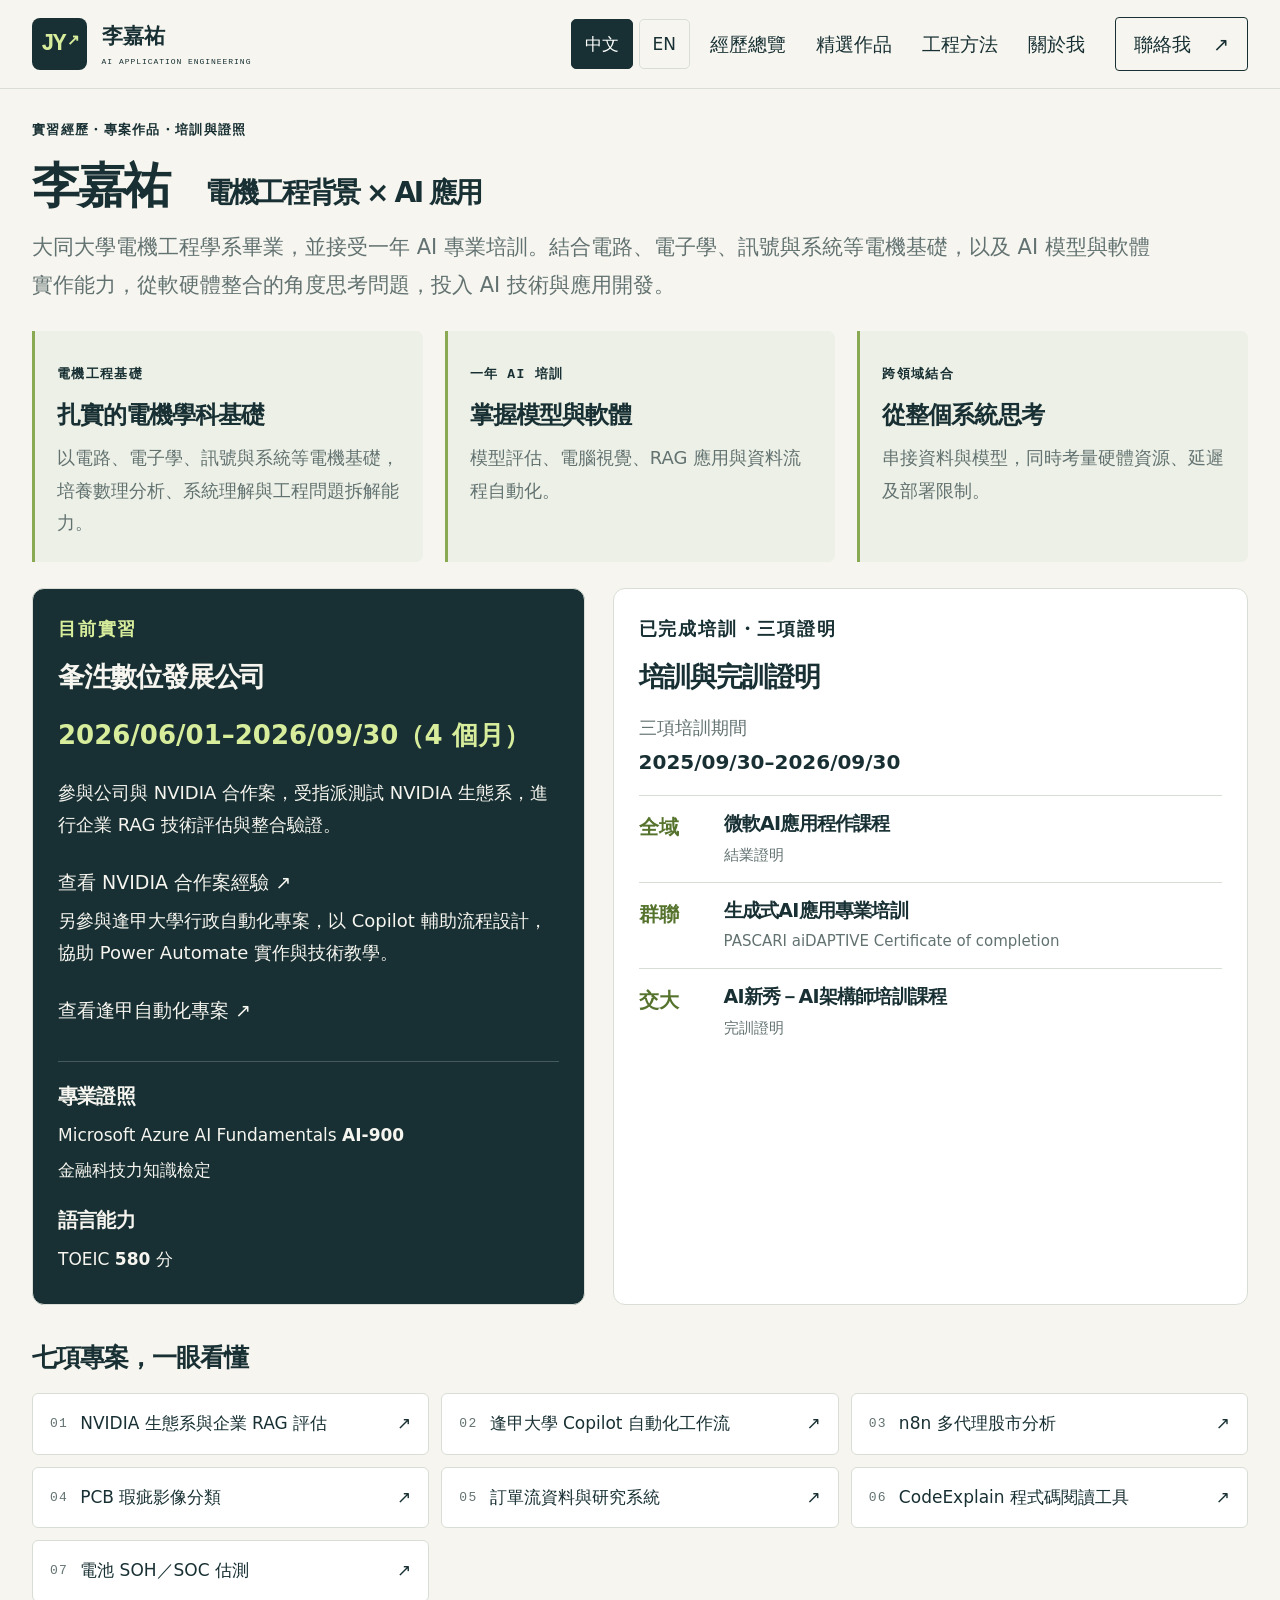
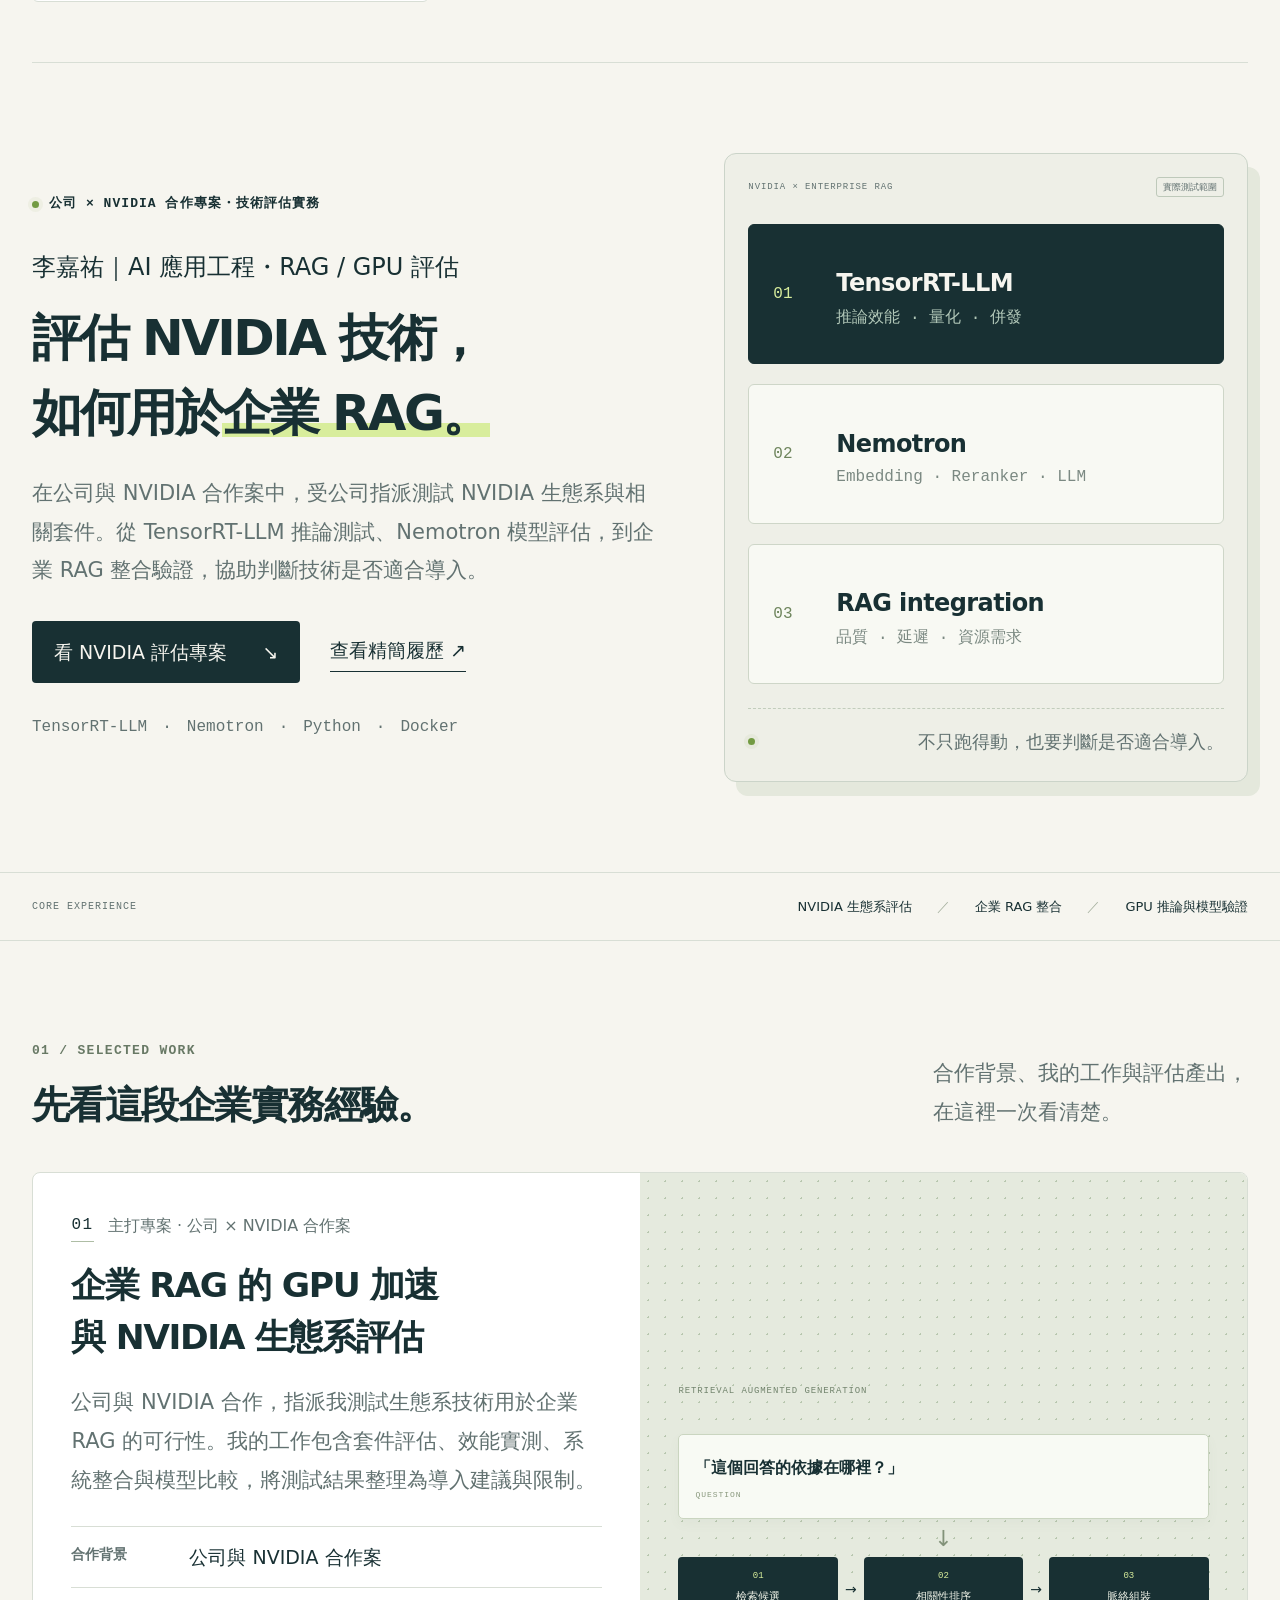
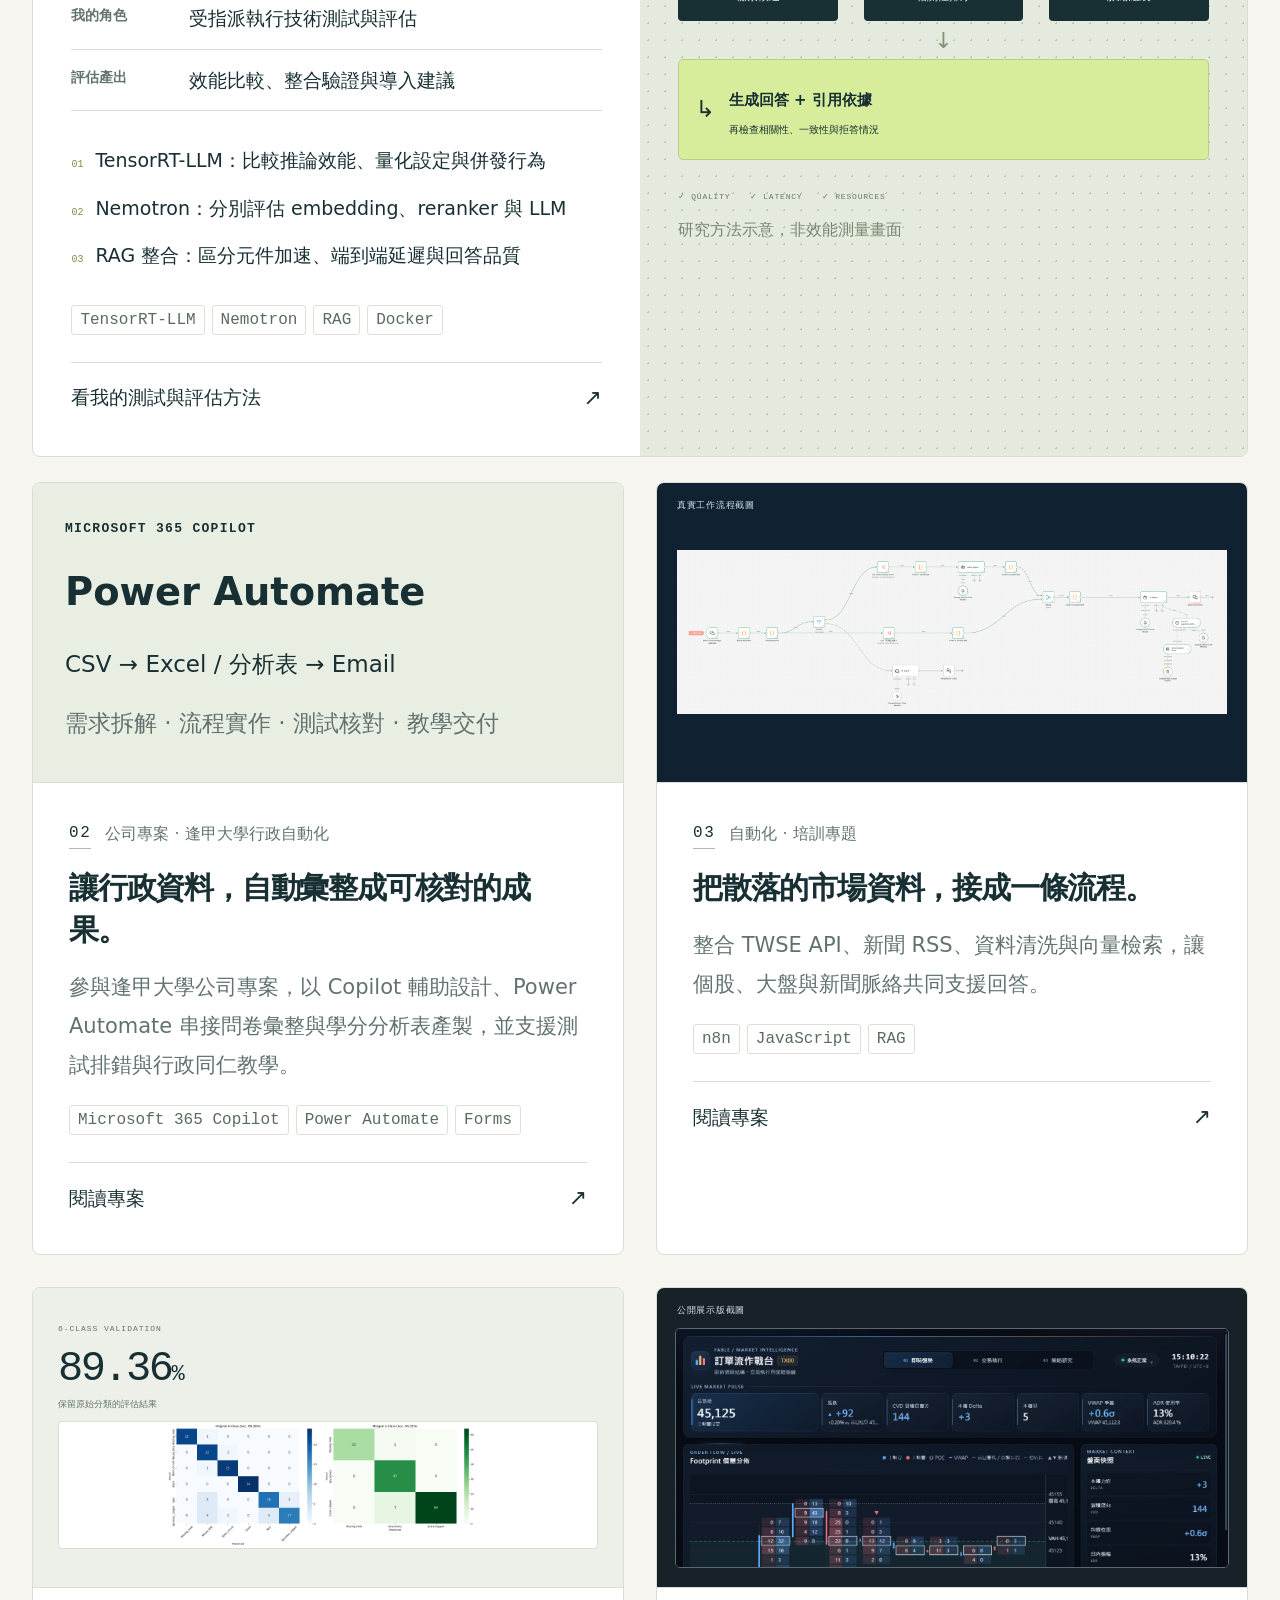
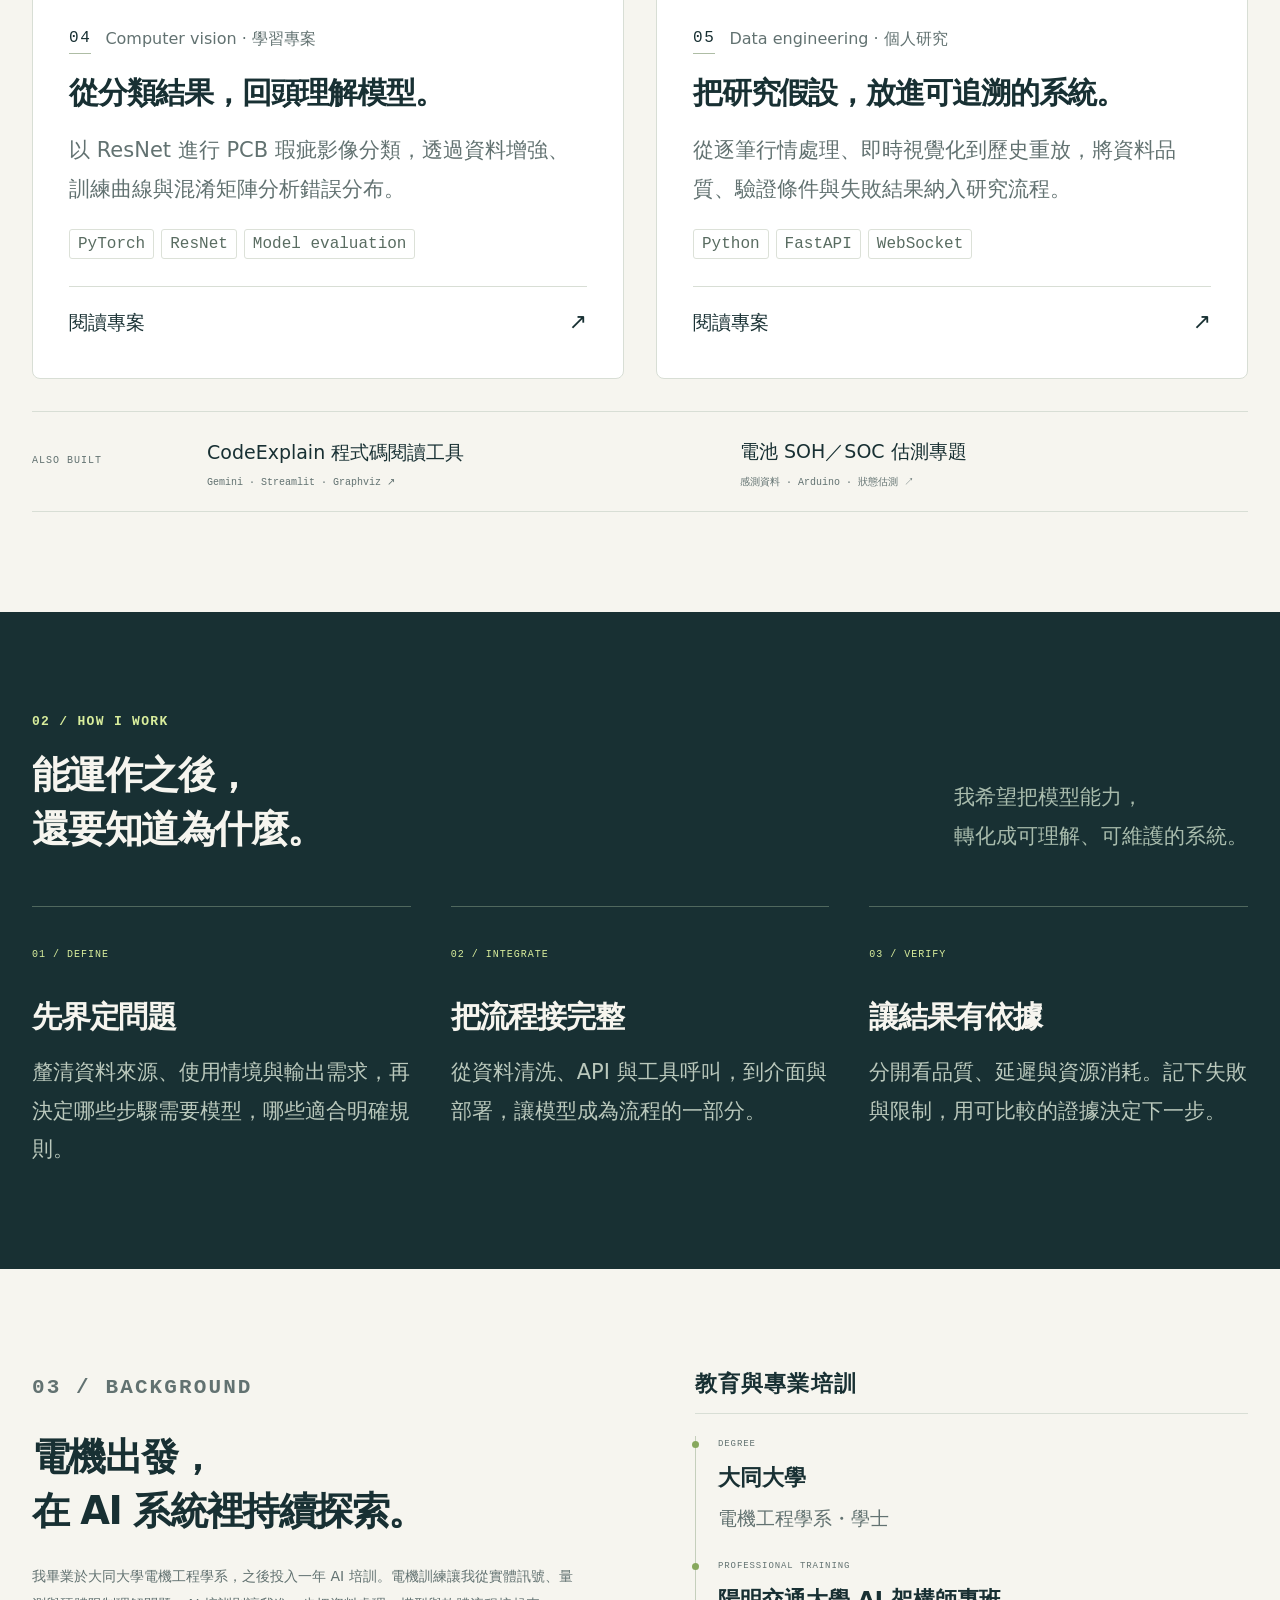
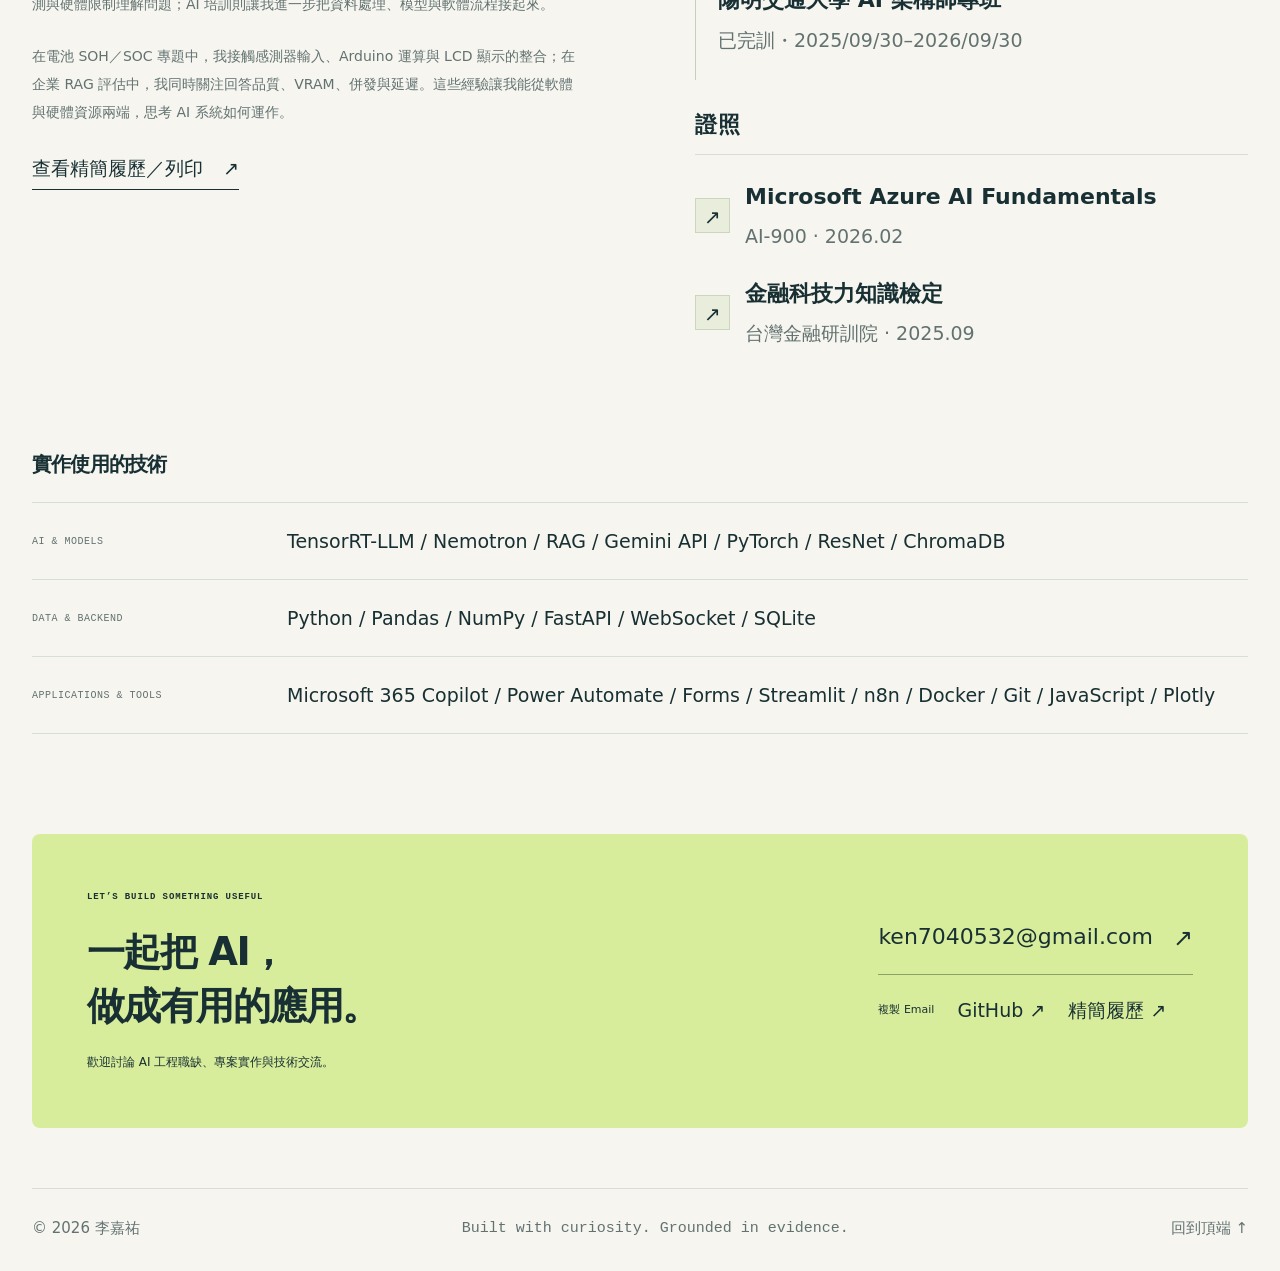
==== commit 35c187f9: "Add Feng Chia University Copilot workflow project" ====
--- a/index.html
+++ b/index.html
@@ -6,13 +6,13 @@
   <meta name="description" content="李嘉祐｜企業 RAG 與 NVIDIA 生態系評估。參與公司與 NVIDIA 合作案，負責套件測試、GPU 推論效能、模型比較與整合驗證。">
   <meta name="theme-color" content="#f6f5ef">
   <meta property="og:title" content="李嘉祐｜企業 RAG 與 NVIDIA 生態系評估"><meta property="og:description" content="李嘉祐｜企業 RAG 與 NVIDIA 生態系評估。參與公司與 NVIDIA 合作案，負責套件測試、GPU 推論效能、模型比較與整合驗證。"><meta property="og:type" content="website">
-  <link rel="icon" href="assets/favicon.svg" type="image/svg+xml"><link rel="stylesheet" href="style.css?v=ee-ai-1"><script src="app.js?v=nvidia-focus-1" defer></script>
+  <link rel="icon" href="assets/favicon.svg" type="image/svg+xml"><link rel="stylesheet" href="style.css?v=copilot-1"><script src="app.js?v=copilot-1" defer></script>
 <link rel="alternate" hreflang="zh-Hant" href="https://thebesttrader.github.io/"><link rel="alternate" hreflang="en" href="https://thebesttrader.github.io/en.html"></head>
 <body>
 <a class="skip" href="#main">跳至主要內容</a>
 <header class="site-header"><div class="nav-wrap"><a class="brand" href="#" aria-label="李嘉祐首頁"><span class="brand-mark">JY<span>↗</span></span><span>李嘉祐<span class="brand-sub">AI APPLICATION ENGINEERING</span></span></a><div class="language-switch" role="group" aria-label="語言 / Language"><a href="index.html" lang="zh-Hant" aria-current="page">中文</a><a href="en.html" lang="en">EN</a></div><button class="menu-toggle" aria-expanded="false" aria-controls="nav" aria-label="開啟導覽選單">選單 <span>☰</span></button><nav id="nav" aria-label="主要導覽"><a href="#overview">經歷總覽</a><a href="#work">精選作品</a><a href="#approach">工程方法</a><a href="#about">關於我</a><a class="nav-contact" href="#contact">聯絡我 <span aria-hidden="true">↗</span></a></nav></div></header>
 <main id="main">
-<section id="overview" class="overview container"><p class="eyebrow">實習經歷・專案作品・培訓與證照</p><h1>李嘉祐 <span>電機工程背景 × AI 應用</span></h1><p class="overview-intro">大同大學電機工程學系畢業，並接受一年 AI 專業培訓。結合電路、電子學、訊號與系統等電機基礎，以及 AI 模型與軟體實作能力，從軟硬體整合的角度思考問題，投入 AI 技術與應用開發。</p><div class="background-bridge" aria-label="電機背景與 AI 培訓的結合"><article><span class="eyebrow">電機工程基礎</span><h2>扎實的電機學科基礎</h2><p>以電路、電子學、訊號與系統等電機基礎，培養數理分析、系統理解與工程問題拆解能力。</p></article><article><span class="eyebrow">一年 AI 培訓</span><h2>掌握模型與軟體</h2><p>模型評估、電腦視覺、RAG 應用與資料流程自動化。</p></article><article><span class="eyebrow">跨領域結合</span><h2>從整個系統思考</h2><p>串接資料與模型，同時考量硬體資源、延遲及部署限制。</p></article></div><div class="overview-grid"><article class="overview-experience"><p class="eyebrow">目前實習</p><h2>夆泩數位發展公司</h2><p class="intern-duration">2026/06/01–2026/09/30（4 個月）</p><p>參與公司與 NVIDIA 合作案，受指派測試 NVIDIA 生態系，進行企業 RAG 技術評估與整合驗證。</p><a class="text-link" href="#nvidia-case">查看 NVIDIA 合作案經驗 ↗</a><div class="overview-cert"><h3>專業證照</h3><p>Microsoft Azure AI Fundamentals <strong>AI-900</strong></p><p>金融科技力知識檢定</p><h3 style="margin-top:20px">語言能力</h3><p>TOEIC <strong>580</strong> 分</p></div></article><article class="overview-training"><p class="eyebrow">已完成培訓・三項證明</p><h2>培訓與完訓證明</h2><p class="training-period">三項培訓期間<br><strong>2025/09/30–2026/09/30</strong></p><ul class="training-list"><li><span class="training-provider">全域</span><div><h3>微軟AI應用程作課程</h3><p>結業證明</p></div></li><li><span class="training-provider">群聯</span><div><h3>生成式AI應用專業培訓</h3><p>PASCARI aiDAPTIVE Certificate of completion</p></div></li><li><span class="training-provider">交大</span><div><h3>AI新秀－AI架構師培訓課程</h3><p>完訓證明</p></div></li></ul></article></div><div class="overview-projects"><h2>六項專案，一眼看懂</h2><div class="project-index"><button data-project="rag"><span class="mono">01</span>NVIDIA 生態系與企業 RAG 評估<span aria-hidden="true">↗</span></button><button data-project="n8n"><span class="mono">02</span>n8n 多代理股市分析<span aria-hidden="true">↗</span></button><button data-project="pcb"><span class="mono">03</span>PCB 瑕疵影像分類<span aria-hidden="true">↗</span></button><button data-project="quant"><span class="mono">04</span>訂單流資料與研究系統<span aria-hidden="true">↗</span></button><button data-project="code"><span class="mono">05</span>CodeExplain 程式碼閱讀工具<span aria-hidden="true">↗</span></button><button data-project="battery"><span class="mono">06</span>電池 SOH／SOC 估測<span aria-hidden="true">↗</span></button></div></div></section>
+<section id="overview" class="overview container"><p class="eyebrow">實習經歷・專案作品・培訓與證照</p><h1>李嘉祐 <span>電機工程背景 × AI 應用</span></h1><p class="overview-intro">大同大學電機工程學系畢業，並接受一年 AI 專業培訓。結合電路、電子學、訊號與系統等電機基礎，以及 AI 模型與軟體實作能力，從軟硬體整合的角度思考問題，投入 AI 技術與應用開發。</p><div class="background-bridge" aria-label="電機背景與 AI 培訓的結合"><article><span class="eyebrow">電機工程基礎</span><h2>扎實的電機學科基礎</h2><p>以電路、電子學、訊號與系統等電機基礎，培養數理分析、系統理解與工程問題拆解能力。</p></article><article><span class="eyebrow">一年 AI 培訓</span><h2>掌握模型與軟體</h2><p>模型評估、電腦視覺、RAG 應用與資料流程自動化。</p></article><article><span class="eyebrow">跨領域結合</span><h2>從整個系統思考</h2><p>串接資料與模型，同時考量硬體資源、延遲及部署限制。</p></article></div><div class="overview-grid"><article class="overview-experience"><p class="eyebrow">目前實習</p><h2>夆泩數位發展公司</h2><p class="intern-duration">2026/06/01–2026/09/30（4 個月）</p><p>參與公司與 NVIDIA 合作案，受指派測試 NVIDIA 生態系，進行企業 RAG 技術評估與整合驗證。</p><a class="text-link" href="#nvidia-case">查看 NVIDIA 合作案經驗 ↗</a><p>另參與逢甲大學行政自動化專案，以 Copilot 輔助流程設計，協助 Power Automate 實作與技術教學。</p><a class="text-link" href="#copilot-case">查看逢甲自動化專案 ↗</a><div class="overview-cert"><h3>專業證照</h3><p>Microsoft Azure AI Fundamentals <strong>AI-900</strong></p><p>金融科技力知識檢定</p><h3 style="margin-top:20px">語言能力</h3><p>TOEIC <strong>580</strong> 分</p></div></article><article class="overview-training"><p class="eyebrow">已完成培訓・三項證明</p><h2>培訓與完訓證明</h2><p class="training-period">三項培訓期間<br><strong>2025/09/30–2026/09/30</strong></p><ul class="training-list"><li><span class="training-provider">全域</span><div><h3>微軟AI應用程作課程</h3><p>結業證明</p></div></li><li><span class="training-provider">群聯</span><div><h3>生成式AI應用專業培訓</h3><p>PASCARI aiDAPTIVE Certificate of completion</p></div></li><li><span class="training-provider">交大</span><div><h3>AI新秀－AI架構師培訓課程</h3><p>完訓證明</p></div></li></ul></article></div><div class="overview-projects"><h2>七項專案，一眼看懂</h2><div class="project-index"><button data-project="rag"><span class="mono">01</span>NVIDIA 生態系與企業 RAG 評估<span aria-hidden="true">↗</span></button><button data-project="copilot"><span class="mono">02</span>逢甲大學 Copilot 自動化工作流<span aria-hidden="true">↗</span></button><button data-project="n8n"><span class="mono">03</span>n8n 多代理股市分析<span aria-hidden="true">↗</span></button><button data-project="pcb"><span class="mono">04</span>PCB 瑕疵影像分類<span aria-hidden="true">↗</span></button><button data-project="quant"><span class="mono">05</span>訂單流資料與研究系統<span aria-hidden="true">↗</span></button><button data-project="code"><span class="mono">06</span>CodeExplain 程式碼閱讀工具<span aria-hidden="true">↗</span></button><button data-project="battery"><span class="mono">07</span>電池 SOH／SOC 估測<span aria-hidden="true">↗</span></button></div></div></section>
 
 <section class="hero container" aria-labelledby="hero-title"><div class="hero-copy"><div class="eyebrow"><span class="status-dot"></span>公司 × NVIDIA 合作專案・技術評估實務</div><p class="hello">李嘉祐｜AI 應用工程・RAG / GPU 評估</p><h2 id="hero-title">評估 NVIDIA 技術，<br>如何用於<span class="highlight">企業 RAG。</span></h2><p class="hero-intro">在公司與 NVIDIA 合作案中，受公司指派測試 NVIDIA 生態系與相關套件。從 TensorRT-LLM 推論測試、Nemotron 模型評估，到企業 RAG 整合驗證，協助判斷技術是否適合導入。</p><div class="hero-actions"><a class="button primary" href="#nvidia-case">看 NVIDIA 評估專案 <span aria-hidden="true">↘</span></a><a class="text-link" href="resume.html" target="_blank" rel="noopener">查看精簡履歷 ↗</a></div><div class="hero-tags"><span>TensorRT-LLM</span><span>Nemotron</span><span>Python</span><span>Docker</span></div></div><div class="hero-visual" aria-label="NVIDIA 與企業 RAG 的技術評估範圍"><div class="visual-top"><span class="mono">NVIDIA × ENTERPRISE RAG</span><span class="diagram-label">實際測試範圍</span></div><div class="pipeline"><div class="pipeline-row active"><span class="node-icon">01</span><div><strong>TensorRT-LLM</strong><p>推論效能 · 量化 · 併發</p></div></div><div class="pipeline-row"><span class="node-icon">02</span><div><strong>Nemotron</strong><p>Embedding · Reranker · LLM</p></div></div><div class="pipeline-row"><span class="node-icon">03</span><div><strong>RAG integration</strong><p>品質 · 延遲 · 資源需求</p></div></div></div><div class="visual-bottom"><span class="status-dot"></span><span>不只跑得動，也要判斷是否適合導入。</span></div></div>
 </section>
@@ -20,16 +20,17 @@
 <section id="work" class="section container"><div class="section-heading"><div><p class="eyebrow">01 / SELECTED WORK</p><h2>先看這段企業實務經驗。</h2></div><p class="section-note">合作背景、我的工作與評估產出，<br>在這裡一次看清楚。</p></div>
 <article id="nvidia-case" class="feature-project"><div class="feature-copy"><div class="project-kicker"><span class="mono">01</span><span>主打專案 · 公司 × NVIDIA 合作案</span></div><h3>企業 RAG 的 GPU 加速<br>與 NVIDIA 生態系評估</h3><p>公司與 NVIDIA 合作，指派我測試生態系技術用於企業 RAG 的可行性。我的工作包含套件評估、效能實測、系統整合與模型比較，將測試結果整理為導入建議與限制。</p><dl class="experience-summary"><div><dt>合作背景</dt><dd>公司與 NVIDIA 合作案</dd></div><div><dt>我的角色</dt><dd>受指派執行技術測試與評估</dd></div><div><dt>評估產出</dt><dd>效能比較、整合驗證與導入建議</dd></div></dl><ul class="feature-points"><li><span>01</span>TensorRT-LLM：比較推論效能、量化設定與併發行為</li><li><span>02</span>Nemotron：分別評估 embedding、reranker 與 LLM</li><li><span>03</span>RAG 整合：區分元件加速、端到端延遲與回答品質</li></ul><div class="tags"><span>TensorRT-LLM</span><span>Nemotron</span><span>RAG</span><span>Docker</span></div><button class="project-link" data-project="rag">看我的測試與評估方法 <span aria-hidden="true">↗</span></button></div><div class="rag-visual"><div class="mono small">RETRIEVAL AUGMENTED GENERATION</div><div class="rag-question">「這個回答的依據在哪裡？」<span>QUESTION</span></div><div class="rag-connect" aria-hidden="true">↓</div><div class="rag-stages"><span><b>01</b>檢索候選</span><i>→</i><span><b>02</b>相關性排序</span><i>→</i><span><b>03</b>脈絡組裝</span></div><div class="rag-connect" aria-hidden="true">↓</div><div class="answer-card"><span class="answer-mark">↳</span><div><strong>生成回答 + 引用依據</strong><p>再檢查相關性、一致性與拒答情況</p></div></div><div class="rag-foot"><span>QUALITY</span><span>LATENCY</span><span>RESOURCES</span></div><p class="diagram-caption">研究方法示意，非效能測量畫面</p></div></article>
 <div class="project-grid">
+<article id="copilot-case" class="project-card"><div class="copilot-visual"><p class="eyebrow">MICROSOFT 365 COPILOT</p><strong>Power Automate</strong><p>CSV → Excel / 分析表 → Email</p><p class="copilot-caption">需求拆解 · 流程實作 · 測試核對 · 教學交付</p></div><div class="card-body"><div class="project-kicker"><span class="mono">02</span><span>公司專案 · 逢甲大學行政自動化</span></div><h3>讓行政資料，自動彙整成可核對的成果。</h3><p>參與逢甲大學公司專案，以 Copilot 輔助設計、Power Automate 串接問卷彙整與學分分析表產製，並支援測試排錯與行政同仁教學。</p><div class="tags"><span>Microsoft 365 Copilot</span><span>Power Automate</span><span>Forms</span></div><button class="project-link" data-project="copilot">閱讀專案 <span aria-hidden="true">↗</span></button></div></article>
 
-<article class="project-card"><div class="card-visual workflow-visual"><span class="visual-chip">真實工作流程截圖</span><img src="assets/n8n-workflow.png" alt="n8n 股市分析主流程，串接資料處理與多個 Agent 節點" loading="lazy" width="1400" height="560"></div><div class="card-body"><div class="project-kicker"><span class="mono">02</span><span>自動化 · 培訓專題</span></div><h3>把散落的市場資料，接成一條流程。</h3><p>整合 TWSE API、新聞 RSS、資料清洗與向量檢索，讓個股、大盤與新聞脈絡共同支援回答。</p><div class="tags"><span>n8n</span><span>JavaScript</span><span>RAG</span></div><button class="project-link" data-project="n8n">閱讀專案 <span aria-hidden="true">↗</span></button></div></article>
-<article class="project-card"><div class="card-visual pcb-visual"><div class="pcb-metric"><span>6-CLASS VALIDATION</span><strong>89.36<span>%</span></strong><p>保留原始分類的評估結果</p></div><img src="assets/pcb-results.png" alt="PCB 混淆矩陣：原始六類準確率 89.36%，合併三類 94.33%" loading="lazy" width="1800" height="700"></div><div class="card-body"><div class="project-kicker"><span class="mono">03</span><span>Computer vision · 學習專案</span></div><h3>從分類結果，回頭理解模型。</h3><p>以 ResNet 進行 PCB 瑕疵影像分類，透過資料增強、訓練曲線與混淆矩陣分析錯誤分布。</p><div class="tags"><span>PyTorch</span><span>ResNet</span><span>Model evaluation</span></div><button class="project-link" data-project="pcb">閱讀專案 <span aria-hidden="true">↗</span></button></div></article>
-<article class="project-card"><div class="card-visual orderflow-visual"><span class="visual-chip dark">公開展示版截圖</span><img src="assets/orderflow-dashboard.png" alt="訂單流研究系統儀表板，包含價量分布與市場指標" loading="lazy" width="1400" height="800"></div><div class="card-body"><div class="project-kicker"><span class="mono">04</span><span>Data engineering · 個人研究</span></div><h3>把研究假設，放進可追溯的系統。</h3><p>從逐筆行情處理、即時視覺化到歷史重放，將資料品質、驗證條件與失敗結果納入研究流程。</p><div class="tags"><span>Python</span><span>FastAPI</span><span>WebSocket</span></div><button class="project-link" data-project="quant">閱讀專案 <span aria-hidden="true">↗</span></button></div></article>
+<article class="project-card"><div class="card-visual workflow-visual"><span class="visual-chip">真實工作流程截圖</span><img src="assets/n8n-workflow.png" alt="n8n 股市分析主流程，串接資料處理與多個 Agent 節點" loading="lazy" width="1400" height="560"></div><div class="card-body"><div class="project-kicker"><span class="mono">03</span><span>自動化 · 培訓專題</span></div><h3>把散落的市場資料，接成一條流程。</h3><p>整合 TWSE API、新聞 RSS、資料清洗與向量檢索，讓個股、大盤與新聞脈絡共同支援回答。</p><div class="tags"><span>n8n</span><span>JavaScript</span><span>RAG</span></div><button class="project-link" data-project="n8n">閱讀專案 <span aria-hidden="true">↗</span></button></div></article>
+<article class="project-card"><div class="card-visual pcb-visual"><div class="pcb-metric"><span>6-CLASS VALIDATION</span><strong>89.36<span>%</span></strong><p>保留原始分類的評估結果</p></div><img src="assets/pcb-results.png" alt="PCB 混淆矩陣：原始六類準確率 89.36%，合併三類 94.33%" loading="lazy" width="1800" height="700"></div><div class="card-body"><div class="project-kicker"><span class="mono">04</span><span>Computer vision · 學習專案</span></div><h3>從分類結果，回頭理解模型。</h3><p>以 ResNet 進行 PCB 瑕疵影像分類，透過資料增強、訓練曲線與混淆矩陣分析錯誤分布。</p><div class="tags"><span>PyTorch</span><span>ResNet</span><span>Model evaluation</span></div><button class="project-link" data-project="pcb">閱讀專案 <span aria-hidden="true">↗</span></button></div></article>
+<article class="project-card"><div class="card-visual orderflow-visual"><span class="visual-chip dark">公開展示版截圖</span><img src="assets/orderflow-dashboard.png" alt="訂單流研究系統儀表板，包含價量分布與市場指標" loading="lazy" width="1400" height="800"></div><div class="card-body"><div class="project-kicker"><span class="mono">05</span><span>Data engineering · 個人研究</span></div><h3>把研究假設，放進可追溯的系統。</h3><p>從逐筆行情處理、即時視覺化到歷史重放，將資料品質、驗證條件與失敗結果納入研究流程。</p><div class="tags"><span>Python</span><span>FastAPI</span><span>WebSocket</span></div><button class="project-link" data-project="quant">閱讀專案 <span aria-hidden="true">↗</span></button></div></article>
 </div>
 <div class="more-work"><p class="mono">ALSO BUILT</p><button data-project="code">CodeExplain 程式碼閱讀工具 <span>Gemini · Streamlit · Graphviz ↗</span></button><button data-project="battery">電池 SOH／SOC 估測專題 <span>感測資料 · Arduino · 狀態估測 ↗</span></button></div>
 </section>
 <section id="approach" class="approach section"><div class="container"><div class="section-heading"><div><p class="eyebrow">02 / HOW I WORK</p><h2>能運作之後，<br>還要知道為什麼。</h2></div><p class="section-note">我希望把模型能力，<br>轉化成可理解、可維護的系統。</p></div><div class="principles"><article><span class="principle-num">01 / DEFINE</span><h3>先界定問題</h3><p>釐清資料來源、使用情境與輸出需求，再決定哪些步驟需要模型，哪些適合明確規則。</p></article><article><span class="principle-num">02 / INTEGRATE</span><h3>把流程接完整</h3><p>從資料清洗、API 與工具呼叫，到介面與部署，讓模型成為流程的一部分。</p></article><article><span class="principle-num">03 / VERIFY</span><h3>讓結果有依據</h3><p>分開看品質、延遲與資源消耗。記下失敗與限制，用可比較的證據決定下一步。</p></article></div></div></section>
 <section id="about" class="section container about-section"><div class="about-copy"><p class="eyebrow">03 / BACKGROUND</p><h2>電機出發，<br>在 AI 系統裡持續探索。</h2><p>我畢業於大同大學電機工程學系，之後投入一年 AI 培訓。電機訓練讓我從實體訊號、量測與硬體限制理解問題；AI 培訓則讓我進一步把資料處理、模型與軟體流程接起來。</p><p>在電池 SOH／SOC 專題中，我接觸感測器輸入、Arduino 運算與 LCD 顯示的整合；在企業 RAG 評估中，我同時關注回答品質、VRAM、併發與延遲。這些經驗讓我能從軟體與硬體資源兩端，思考 AI 系統如何運作。</p><a class="text-link" href="resume.html" target="_blank" rel="noopener">查看精簡履歷／列印 <span aria-hidden="true">↗</span></a></div><div class="background"><div class="background-block"><h3>教育與專業培訓</h3><div class="timeline-item"><span class="small mono">DEGREE</span><strong>大同大學</strong><p>電機工程學系・學士</p></div><div class="timeline-item"><span class="small mono">PROFESSIONAL TRAINING</span><strong>陽明交通大學 AI 架構師專班</strong><p>已完訓・2025/09/30–2026/09/30</p></div></div><div class="background-block"><h3>證照</h3><div class="certificate"><span class="cert-icon">↗</span><div><strong>Microsoft Azure AI Fundamentals</strong><p>AI-900 · 2026.02</p></div></div><div class="certificate"><span class="cert-icon">↗</span><div><strong>金融科技力知識檢定</strong><p>台灣金融研訓院 · 2025.09</p></div></div></div></div></section>
-<section class="skills-section container" aria-labelledby="skills-title"><h2 id="skills-title">實作使用的技術</h2><div class="skill-row"><h3>AI & MODELS</h3><p>TensorRT-LLM / Nemotron / RAG / Gemini API / PyTorch / ResNet / ChromaDB</p></div><div class="skill-row"><h3>DATA & BACKEND</h3><p>Python / Pandas / NumPy / FastAPI / WebSocket / SQLite</p></div><div class="skill-row"><h3>APPLICATIONS & TOOLS</h3><p>Streamlit / n8n / Docker / Git / JavaScript / Plotly</p></div></section>
+<section class="skills-section container" aria-labelledby="skills-title"><h2 id="skills-title">實作使用的技術</h2><div class="skill-row"><h3>AI & MODELS</h3><p>TensorRT-LLM / Nemotron / RAG / Gemini API / PyTorch / ResNet / ChromaDB</p></div><div class="skill-row"><h3>DATA & BACKEND</h3><p>Python / Pandas / NumPy / FastAPI / WebSocket / SQLite</p></div><div class="skill-row"><h3>APPLICATIONS & TOOLS</h3><p>Microsoft 365 Copilot / Power Automate / Forms / Streamlit / n8n / Docker / Git / JavaScript / Plotly</p></div></section>
 <section id="contact" class="contact-section container"><div><p class="eyebrow">LET’S BUILD SOMETHING USEFUL</p><h2>一起把 AI，<br>做成有用的應用。</h2><p>歡迎討論 AI 工程職缺、專案實作與技術交流。</p></div><div class="contact-actions"><a class="email-link" href="mailto:ken7040532@gmail.com">ken7040532@gmail.com <span aria-hidden="true">↗</span></a><div class="contact-secondary"><button id="copy-email">複製 Email</button><a href="https://github.com/TheBestTrader" target="_blank" rel="noopener noreferrer">GitHub ↗</a><a href="resume.html" target="_blank" rel="noopener">精簡履歷 ↗</a></div><span id="copy-status" class="copy-status" role="status" aria-live="polite"></span></div></section>
 </main>
 <footer class="container footer"><span>© 2026 李嘉祐</span><span>Built with curiosity. Grounded in evidence.</span><a href="#">回到頂端 ↑</a></footer>
--- a/style.css
+++ b/style.css
@@ -57,3 +57,6 @@
 @media(min-width:761px){.overview{padding-top:32px}.overview>h1{margin:12px 0;font-size:48px}.overview>h1 span{display:inline-block;margin:0 0 0 22px;font-size:28px}.overview-intro{margin-bottom:22px}.overview-grid>article{padding:25px}.training-list li{padding:13px 0}.overview-grid h2{font-size:27px}}
 
 .background-bridge{display:grid;grid-template-columns:repeat(3,minmax(0,1fr));gap:22px;margin:26px 0}.background-bridge article{padding:22px;border-left:3px solid #89a952;background:#edf0e6;border-radius:0 7px 7px 0}.background-bridge h2{font-size:24px;margin:10px 0}.background-bridge p{font-size:18px;line-height:1.8;color:var(--muted)}.overview-intro{max-width:85ch}@media(max-width:760px){.background-bridge{grid-template-columns:1fr;gap:12px}.background-bridge article{padding:18px}.background-bridge h2{font-size:23px}}
+
+/* Public text illustration: no client screenshots or records. */
+.copilot-visual{min-height:300px;display:flex;flex-direction:column;justify-content:center;gap:18px;padding:32px;background:#e9eee2;border-bottom:1px solid var(--line);overflow-wrap:anywhere}.copilot-visual strong{font-size:clamp(28px,3vw,44px)}.copilot-visual>p:not(.eyebrow){font-size:clamp(18px,1.8vw,25px)}.copilot-visual .copilot-caption{color:var(--muted)}
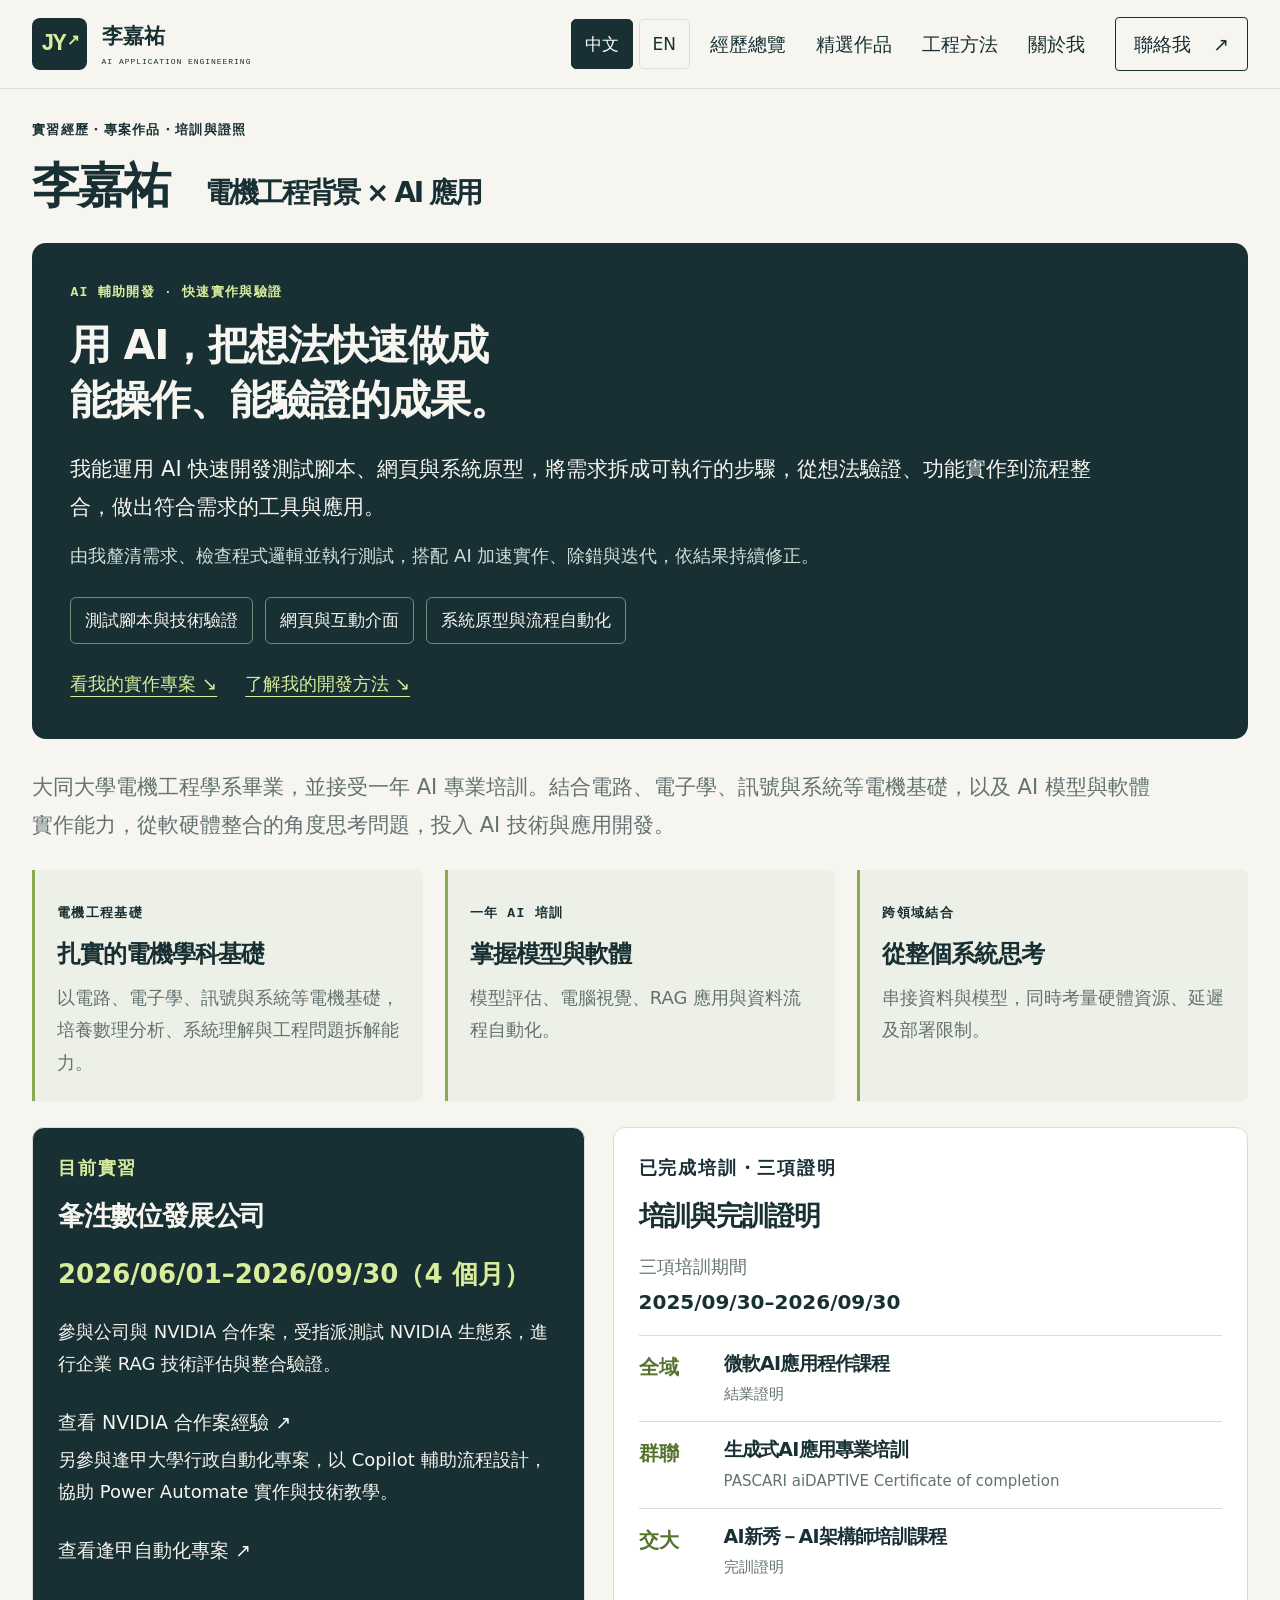
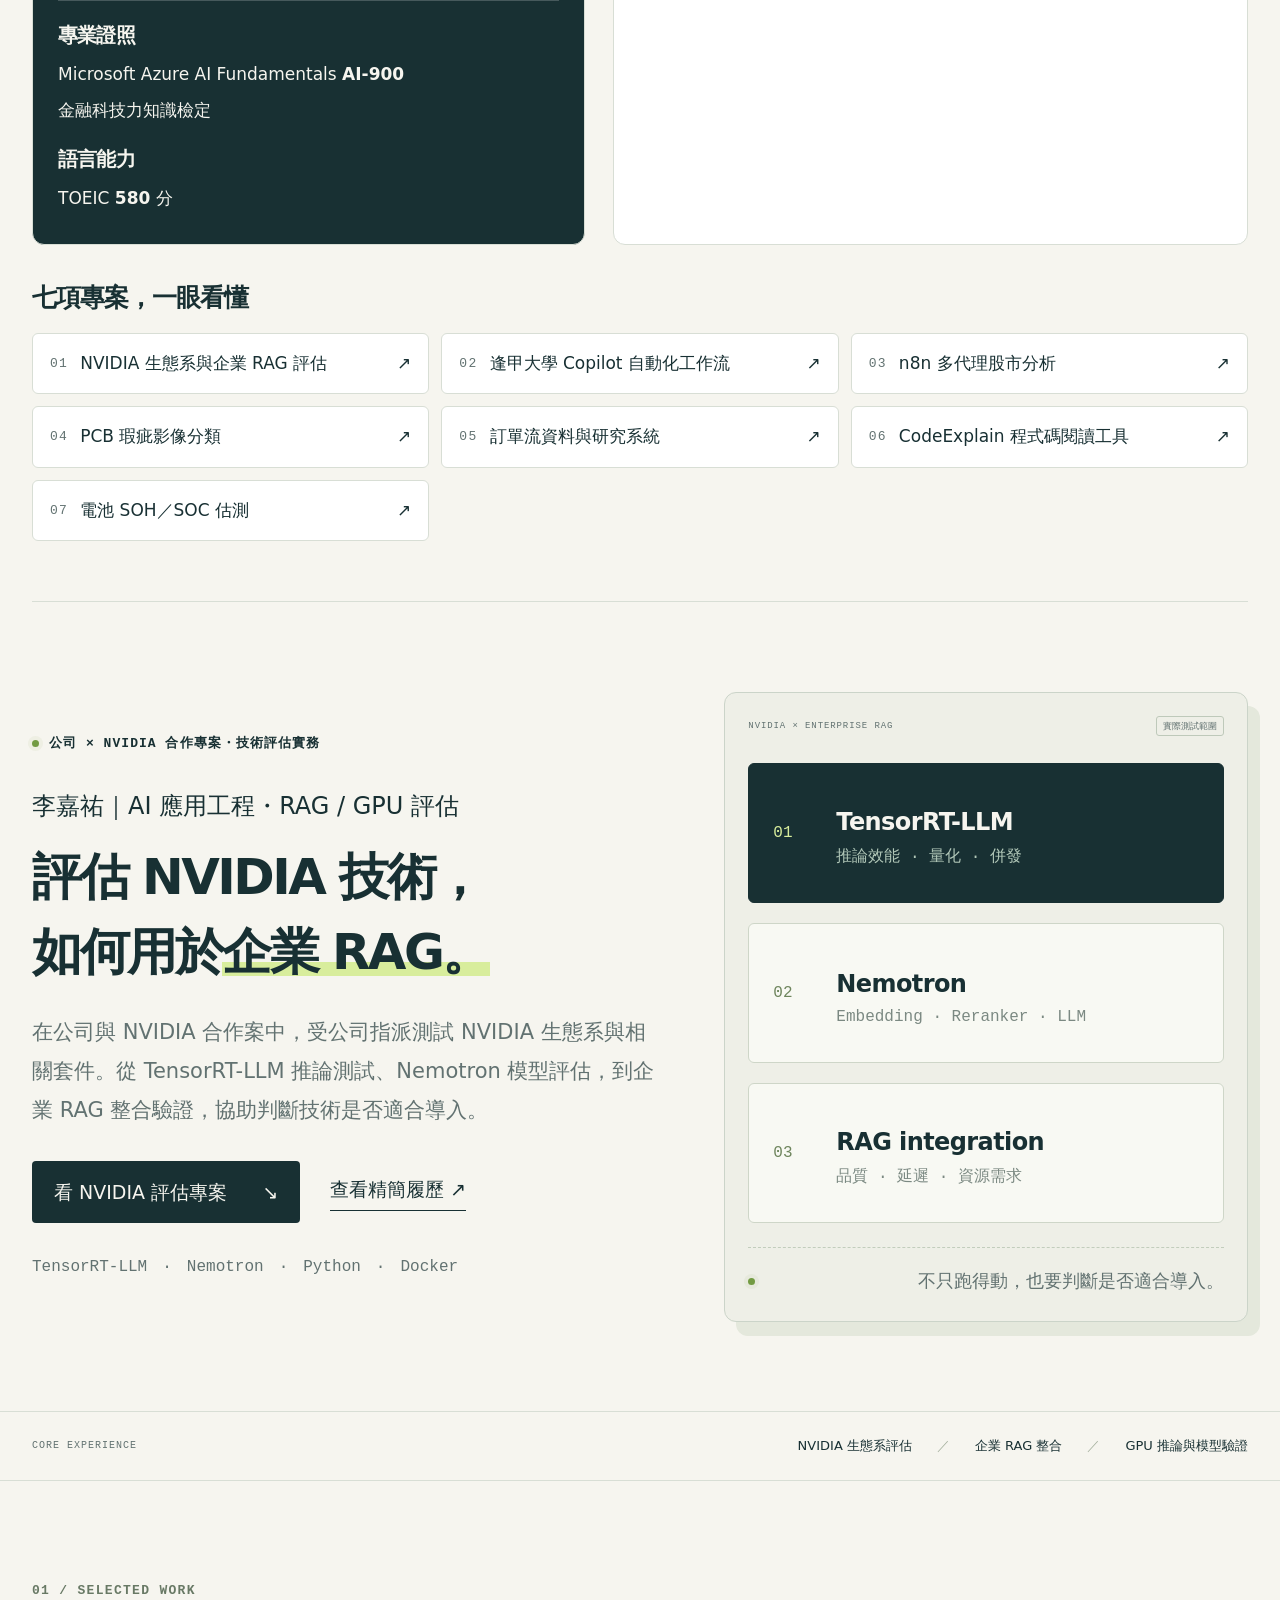
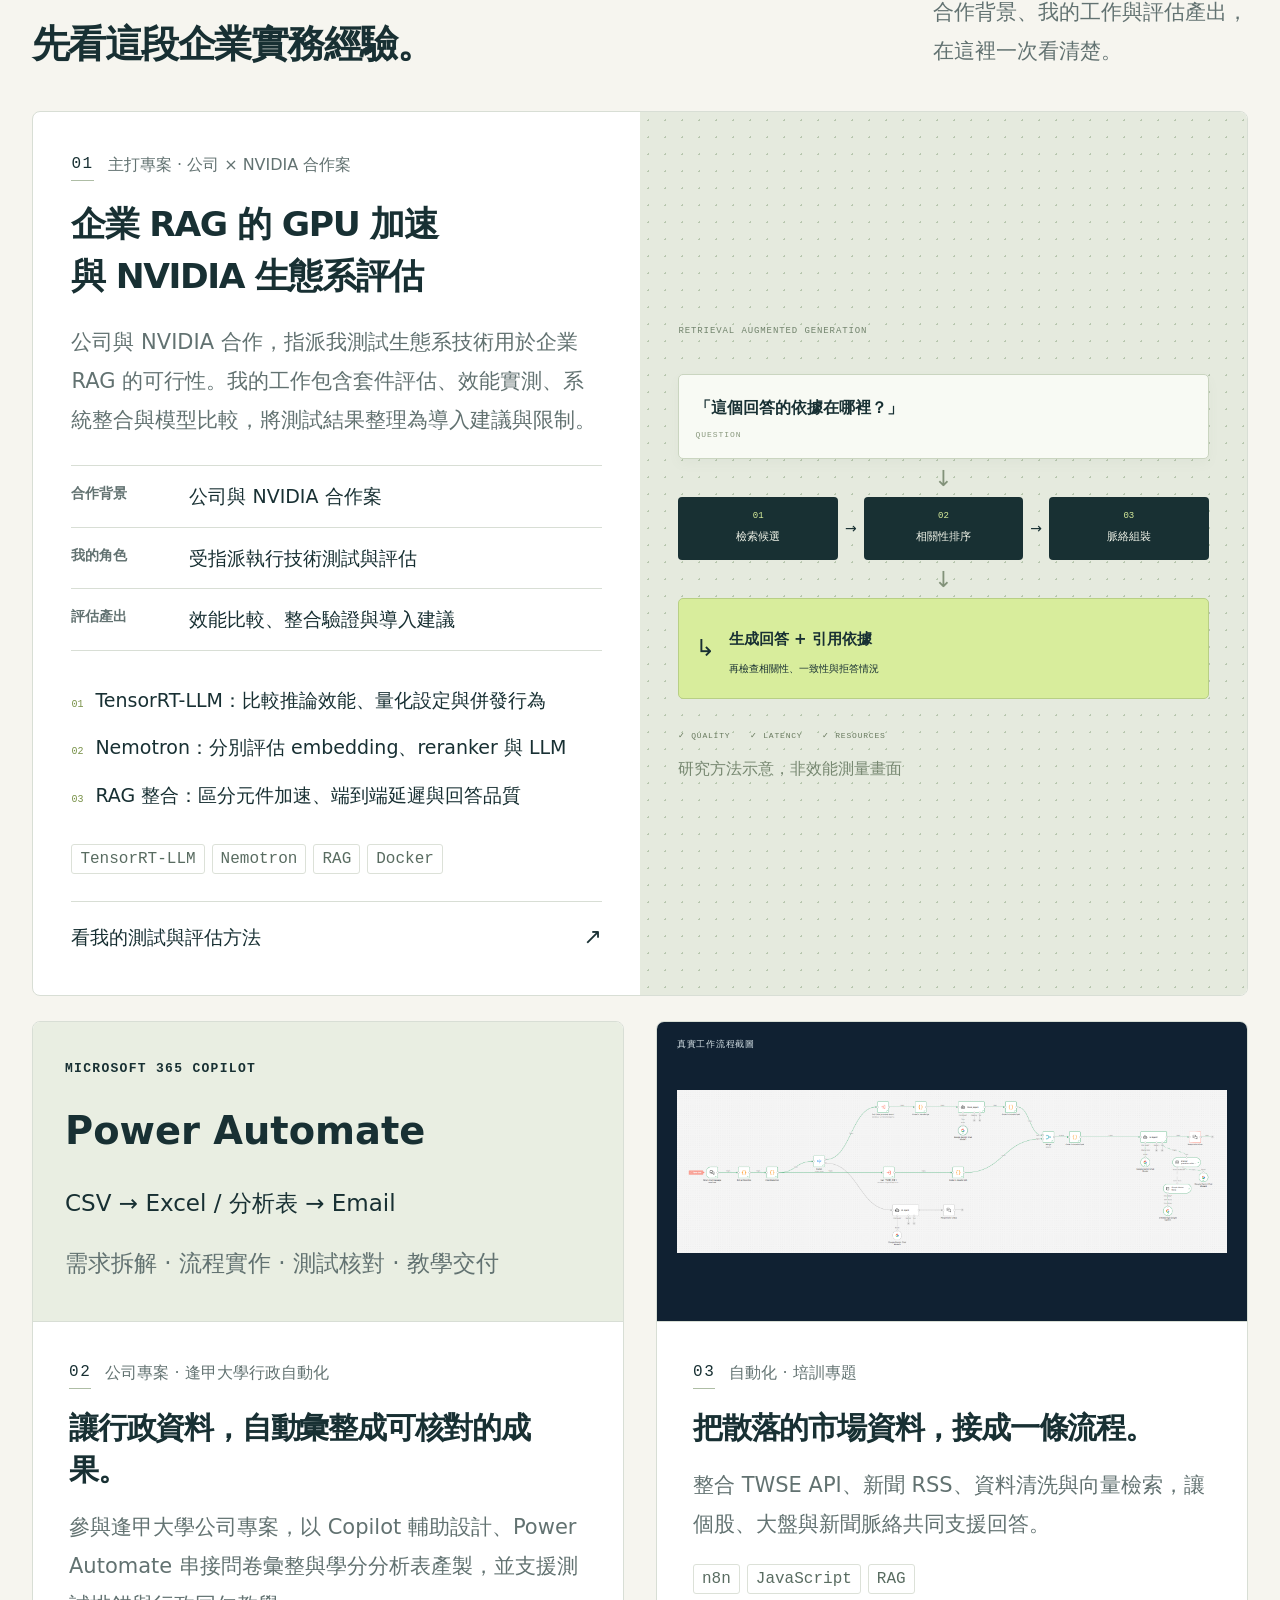
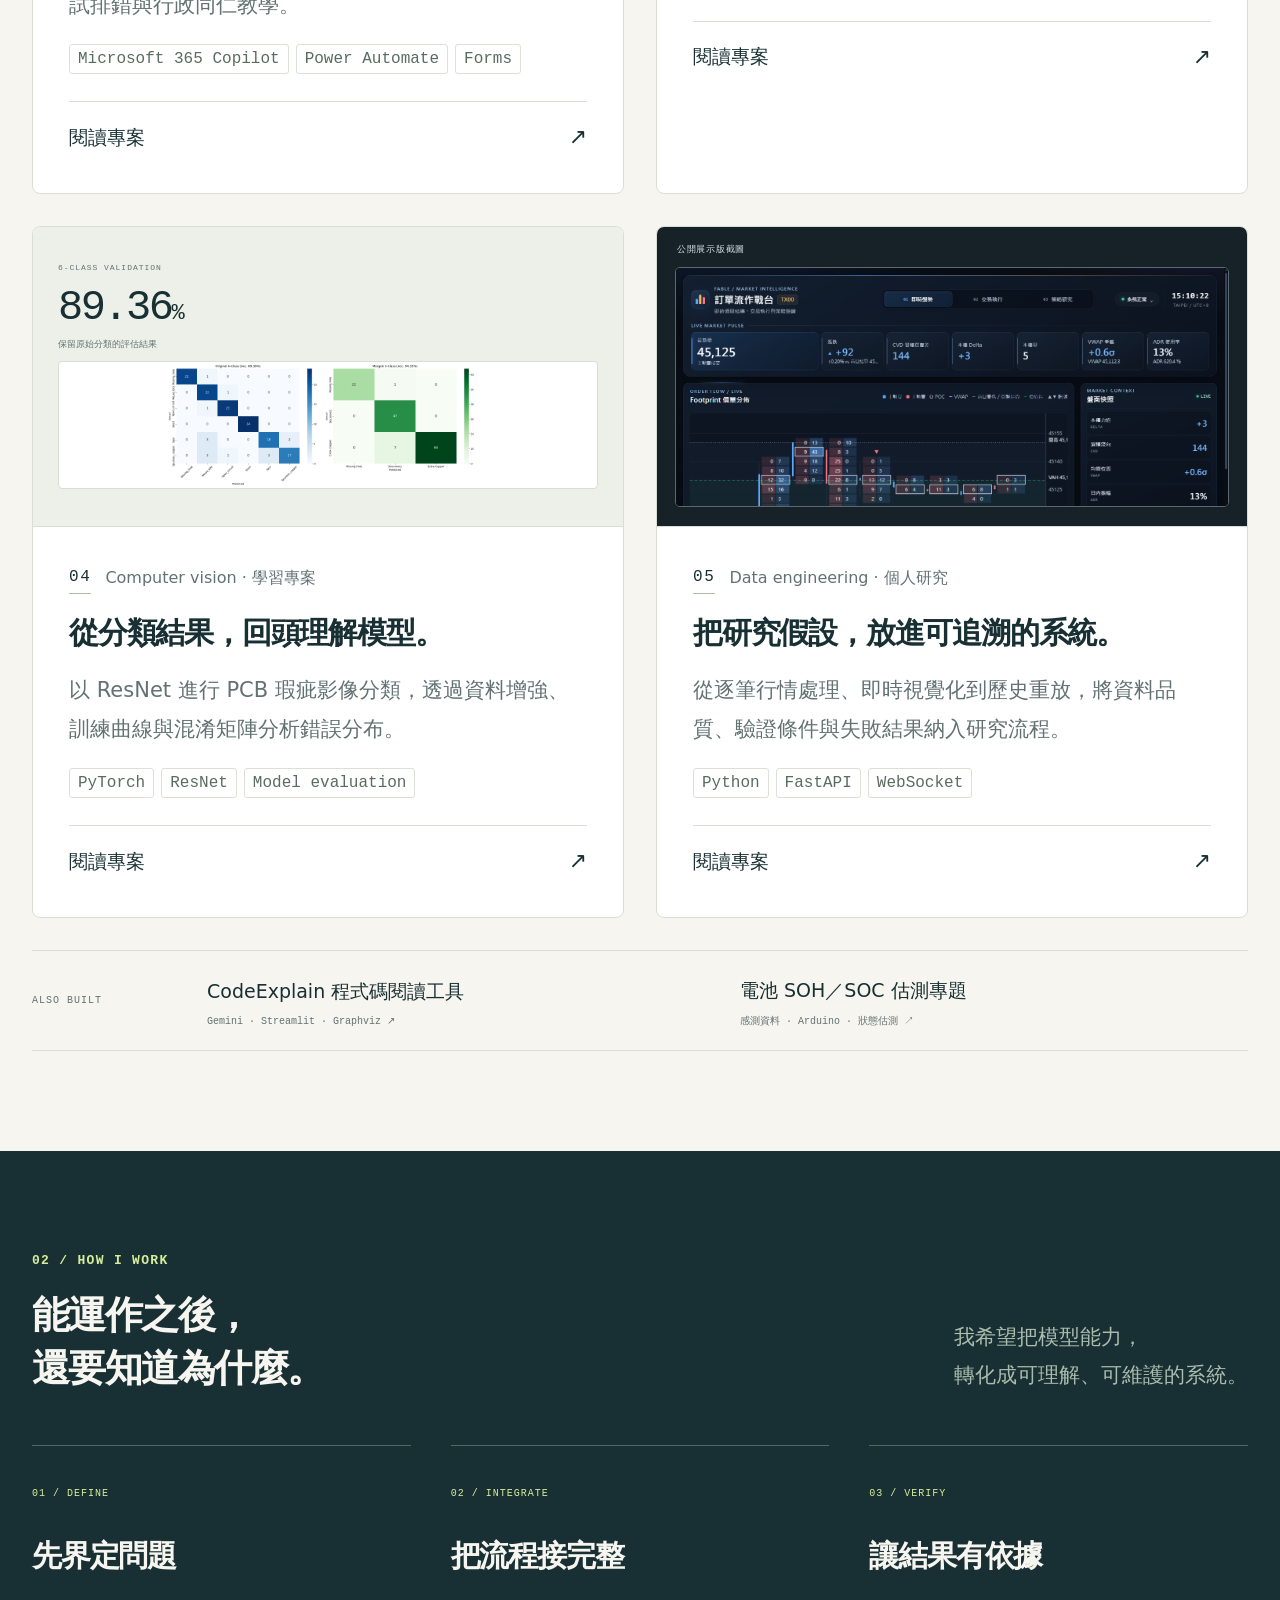
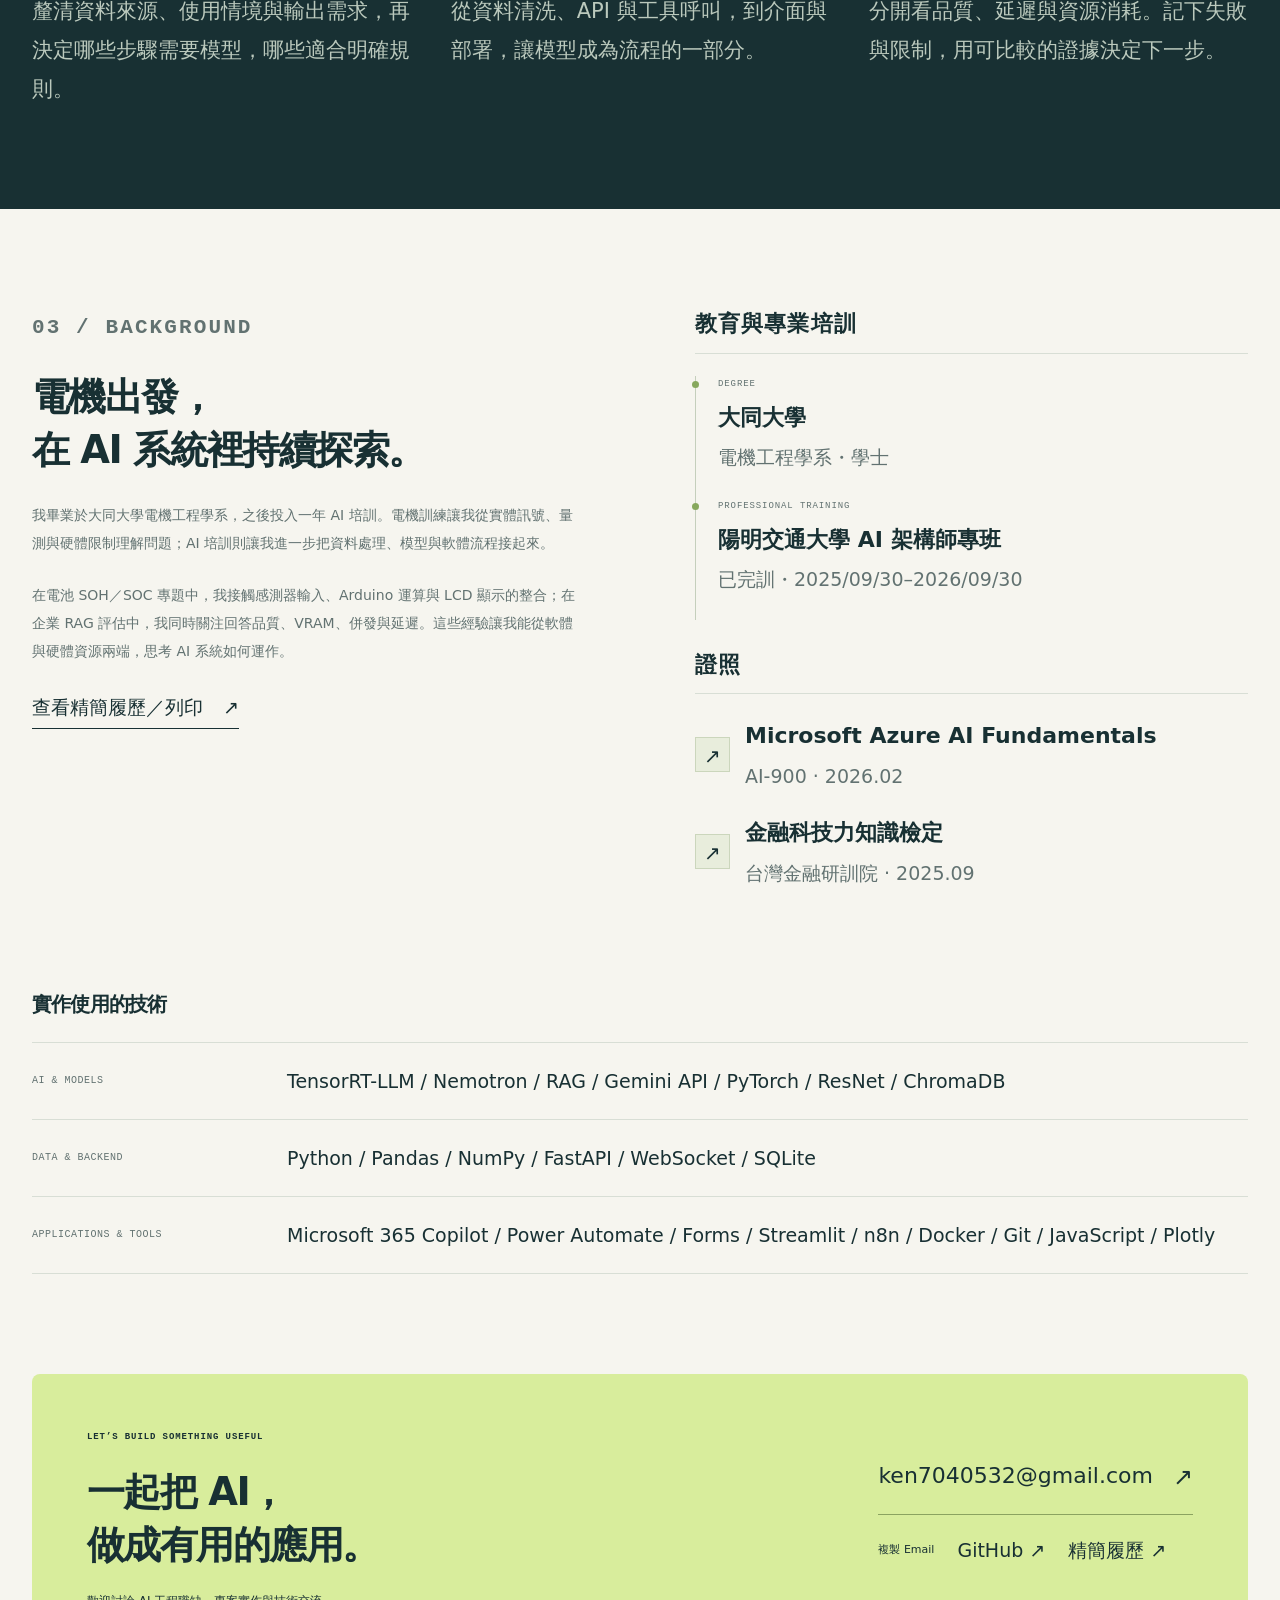
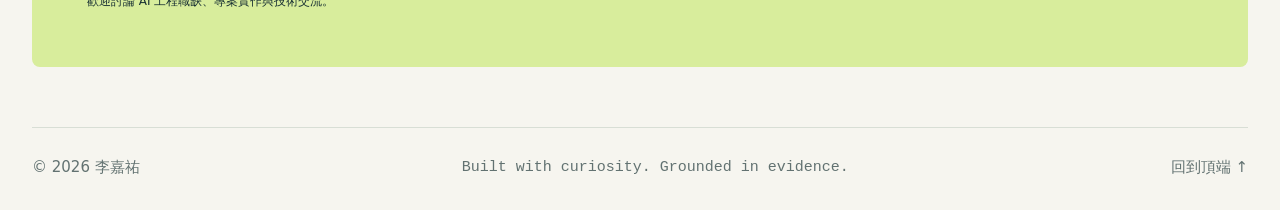
==== commit 4bc81aa7: "Highlight AI-assisted prototyping and validation on bilingual homepage" ====
--- a/index.html
+++ b/index.html
@@ -6,13 +6,13 @@
   <meta name="description" content="李嘉祐｜企業 RAG 與 NVIDIA 生態系評估。參與公司與 NVIDIA 合作案，負責套件測試、GPU 推論效能、模型比較與整合驗證。">
   <meta name="theme-color" content="#f6f5ef">
   <meta property="og:title" content="李嘉祐｜企業 RAG 與 NVIDIA 生態系評估"><meta property="og:description" content="李嘉祐｜企業 RAG 與 NVIDIA 生態系評估。參與公司與 NVIDIA 合作案，負責套件測試、GPU 推論效能、模型比較與整合驗證。"><meta property="og:type" content="website">
-  <link rel="icon" href="assets/favicon.svg" type="image/svg+xml"><link rel="stylesheet" href="style.css?v=copilot-1"><script src="app.js?v=copilot-1" defer></script>
+  <link rel="icon" href="assets/favicon.svg" type="image/svg+xml"><link rel="stylesheet" href="style.css?v=ai-build-1"><script src="app.js?v=copilot-1" defer></script>
 <link rel="alternate" hreflang="zh-Hant" href="https://thebesttrader.github.io/"><link rel="alternate" hreflang="en" href="https://thebesttrader.github.io/en.html"></head>
 <body>
 <a class="skip" href="#main">跳至主要內容</a>
 <header class="site-header"><div class="nav-wrap"><a class="brand" href="#" aria-label="李嘉祐首頁"><span class="brand-mark">JY<span>↗</span></span><span>李嘉祐<span class="brand-sub">AI APPLICATION ENGINEERING</span></span></a><div class="language-switch" role="group" aria-label="語言 / Language"><a href="index.html" lang="zh-Hant" aria-current="page">中文</a><a href="en.html" lang="en">EN</a></div><button class="menu-toggle" aria-expanded="false" aria-controls="nav" aria-label="開啟導覽選單">選單 <span>☰</span></button><nav id="nav" aria-label="主要導覽"><a href="#overview">經歷總覽</a><a href="#work">精選作品</a><a href="#approach">工程方法</a><a href="#about">關於我</a><a class="nav-contact" href="#contact">聯絡我 <span aria-hidden="true">↗</span></a></nav></div></header>
 <main id="main">
-<section id="overview" class="overview container"><p class="eyebrow">實習經歷・專案作品・培訓與證照</p><h1>李嘉祐 <span>電機工程背景 × AI 應用</span></h1><p class="overview-intro">大同大學電機工程學系畢業，並接受一年 AI 專業培訓。結合電路、電子學、訊號與系統等電機基礎，以及 AI 模型與軟體實作能力，從軟硬體整合的角度思考問題，投入 AI 技術與應用開發。</p><div class="background-bridge" aria-label="電機背景與 AI 培訓的結合"><article><span class="eyebrow">電機工程基礎</span><h2>扎實的電機學科基礎</h2><p>以電路、電子學、訊號與系統等電機基礎，培養數理分析、系統理解與工程問題拆解能力。</p></article><article><span class="eyebrow">一年 AI 培訓</span><h2>掌握模型與軟體</h2><p>模型評估、電腦視覺、RAG 應用與資料流程自動化。</p></article><article><span class="eyebrow">跨領域結合</span><h2>從整個系統思考</h2><p>串接資料與模型，同時考量硬體資源、延遲及部署限制。</p></article></div><div class="overview-grid"><article class="overview-experience"><p class="eyebrow">目前實習</p><h2>夆泩數位發展公司</h2><p class="intern-duration">2026/06/01–2026/09/30（4 個月）</p><p>參與公司與 NVIDIA 合作案，受指派測試 NVIDIA 生態系，進行企業 RAG 技術評估與整合驗證。</p><a class="text-link" href="#nvidia-case">查看 NVIDIA 合作案經驗 ↗</a><p>另參與逢甲大學行政自動化專案，以 Copilot 輔助流程設計，協助 Power Automate 實作與技術教學。</p><a class="text-link" href="#copilot-case">查看逢甲自動化專案 ↗</a><div class="overview-cert"><h3>專業證照</h3><p>Microsoft Azure AI Fundamentals <strong>AI-900</strong></p><p>金融科技力知識檢定</p><h3 style="margin-top:20px">語言能力</h3><p>TOEIC <strong>580</strong> 分</p></div></article><article class="overview-training"><p class="eyebrow">已完成培訓・三項證明</p><h2>培訓與完訓證明</h2><p class="training-period">三項培訓期間<br><strong>2025/09/30–2026/09/30</strong></p><ul class="training-list"><li><span class="training-provider">全域</span><div><h3>微軟AI應用程作課程</h3><p>結業證明</p></div></li><li><span class="training-provider">群聯</span><div><h3>生成式AI應用專業培訓</h3><p>PASCARI aiDAPTIVE Certificate of completion</p></div></li><li><span class="training-provider">交大</span><div><h3>AI新秀－AI架構師培訓課程</h3><p>完訓證明</p></div></li></ul></article></div><div class="overview-projects"><h2>七項專案，一眼看懂</h2><div class="project-index"><button data-project="rag"><span class="mono">01</span>NVIDIA 生態系與企業 RAG 評估<span aria-hidden="true">↗</span></button><button data-project="copilot"><span class="mono">02</span>逢甲大學 Copilot 自動化工作流<span aria-hidden="true">↗</span></button><button data-project="n8n"><span class="mono">03</span>n8n 多代理股市分析<span aria-hidden="true">↗</span></button><button data-project="pcb"><span class="mono">04</span>PCB 瑕疵影像分類<span aria-hidden="true">↗</span></button><button data-project="quant"><span class="mono">05</span>訂單流資料與研究系統<span aria-hidden="true">↗</span></button><button data-project="code"><span class="mono">06</span>CodeExplain 程式碼閱讀工具<span aria-hidden="true">↗</span></button><button data-project="battery"><span class="mono">07</span>電池 SOH／SOC 估測<span aria-hidden="true">↗</span></button></div></div></section>
+<section id="overview" class="overview container"><p class="eyebrow">實習經歷・專案作品・培訓與證照</p><h1>李嘉祐 <span>電機工程背景 × AI 應用</span></h1><section class="ai-build" aria-labelledby="ai-build-title"><p class="eyebrow">AI 輔助開發 · 快速實作與驗證</p><h2 id="ai-build-title">用 AI，把想法快速做成<br>能操作、能驗證的成果。</h2><p class="ai-build-intro">我能運用 AI 快速開發測試腳本、網頁與系統原型，將需求拆成可執行的步驟，從想法驗證、功能實作到流程整合，做出符合需求的工具與應用。</p><p class="ai-build-method">由我釐清需求、檢查程式邏輯並執行測試，搭配 AI 加速實作、除錯與迭代，依結果持續修正。</p><ul class="ai-build-outputs" aria-label="實作能力"><li>測試腳本與技術驗證</li><li>網頁與互動介面</li><li>系統原型與流程自動化</li></ul><div class="ai-build-links"><a href="#work">看我的實作專案 ↘</a><a href="#approach">了解我的開發方法 ↘</a></div></section><p class="overview-intro">大同大學電機工程學系畢業，並接受一年 AI 專業培訓。結合電路、電子學、訊號與系統等電機基礎，以及 AI 模型與軟體實作能力，從軟硬體整合的角度思考問題，投入 AI 技術與應用開發。</p><div class="background-bridge" aria-label="電機背景與 AI 培訓的結合"><article><span class="eyebrow">電機工程基礎</span><h2>扎實的電機學科基礎</h2><p>以電路、電子學、訊號與系統等電機基礎，培養數理分析、系統理解與工程問題拆解能力。</p></article><article><span class="eyebrow">一年 AI 培訓</span><h2>掌握模型與軟體</h2><p>模型評估、電腦視覺、RAG 應用與資料流程自動化。</p></article><article><span class="eyebrow">跨領域結合</span><h2>從整個系統思考</h2><p>串接資料與模型，同時考量硬體資源、延遲及部署限制。</p></article></div><div class="overview-grid"><article class="overview-experience"><p class="eyebrow">目前實習</p><h2>夆泩數位發展公司</h2><p class="intern-duration">2026/06/01–2026/09/30（4 個月）</p><p>參與公司與 NVIDIA 合作案，受指派測試 NVIDIA 生態系，進行企業 RAG 技術評估與整合驗證。</p><a class="text-link" href="#nvidia-case">查看 NVIDIA 合作案經驗 ↗</a><p>另參與逢甲大學行政自動化專案，以 Copilot 輔助流程設計，協助 Power Automate 實作與技術教學。</p><a class="text-link" href="#copilot-case">查看逢甲自動化專案 ↗</a><div class="overview-cert"><h3>專業證照</h3><p>Microsoft Azure AI Fundamentals <strong>AI-900</strong></p><p>金融科技力知識檢定</p><h3 style="margin-top:20px">語言能力</h3><p>TOEIC <strong>580</strong> 分</p></div></article><article class="overview-training"><p class="eyebrow">已完成培訓・三項證明</p><h2>培訓與完訓證明</h2><p class="training-period">三項培訓期間<br><strong>2025/09/30–2026/09/30</strong></p><ul class="training-list"><li><span class="training-provider">全域</span><div><h3>微軟AI應用程作課程</h3><p>結業證明</p></div></li><li><span class="training-provider">群聯</span><div><h3>生成式AI應用專業培訓</h3><p>PASCARI aiDAPTIVE Certificate of completion</p></div></li><li><span class="training-provider">交大</span><div><h3>AI新秀－AI架構師培訓課程</h3><p>完訓證明</p></div></li></ul></article></div><div class="overview-projects"><h2>七項專案，一眼看懂</h2><div class="project-index"><button data-project="rag"><span class="mono">01</span>NVIDIA 生態系與企業 RAG 評估<span aria-hidden="true">↗</span></button><button data-project="copilot"><span class="mono">02</span>逢甲大學 Copilot 自動化工作流<span aria-hidden="true">↗</span></button><button data-project="n8n"><span class="mono">03</span>n8n 多代理股市分析<span aria-hidden="true">↗</span></button><button data-project="pcb"><span class="mono">04</span>PCB 瑕疵影像分類<span aria-hidden="true">↗</span></button><button data-project="quant"><span class="mono">05</span>訂單流資料與研究系統<span aria-hidden="true">↗</span></button><button data-project="code"><span class="mono">06</span>CodeExplain 程式碼閱讀工具<span aria-hidden="true">↗</span></button><button data-project="battery"><span class="mono">07</span>電池 SOH／SOC 估測<span aria-hidden="true">↗</span></button></div></div></section>
 
 <section class="hero container" aria-labelledby="hero-title"><div class="hero-copy"><div class="eyebrow"><span class="status-dot"></span>公司 × NVIDIA 合作專案・技術評估實務</div><p class="hello">李嘉祐｜AI 應用工程・RAG / GPU 評估</p><h2 id="hero-title">評估 NVIDIA 技術，<br>如何用於<span class="highlight">企業 RAG。</span></h2><p class="hero-intro">在公司與 NVIDIA 合作案中，受公司指派測試 NVIDIA 生態系與相關套件。從 TensorRT-LLM 推論測試、Nemotron 模型評估，到企業 RAG 整合驗證，協助判斷技術是否適合導入。</p><div class="hero-actions"><a class="button primary" href="#nvidia-case">看 NVIDIA 評估專案 <span aria-hidden="true">↘</span></a><a class="text-link" href="resume.html" target="_blank" rel="noopener">查看精簡履歷 ↗</a></div><div class="hero-tags"><span>TensorRT-LLM</span><span>Nemotron</span><span>Python</span><span>Docker</span></div></div><div class="hero-visual" aria-label="NVIDIA 與企業 RAG 的技術評估範圍"><div class="visual-top"><span class="mono">NVIDIA × ENTERPRISE RAG</span><span class="diagram-label">實際測試範圍</span></div><div class="pipeline"><div class="pipeline-row active"><span class="node-icon">01</span><div><strong>TensorRT-LLM</strong><p>推論效能 · 量化 · 併發</p></div></div><div class="pipeline-row"><span class="node-icon">02</span><div><strong>Nemotron</strong><p>Embedding · Reranker · LLM</p></div></div><div class="pipeline-row"><span class="node-icon">03</span><div><strong>RAG integration</strong><p>品質 · 延遲 · 資源需求</p></div></div></div><div class="visual-bottom"><span class="status-dot"></span><span>不只跑得動，也要判斷是否適合導入。</span></div></div>
 </section>
--- a/style.css
+++ b/style.css
@@ -60,3 +60,16 @@
 
 /* Public text illustration: no client screenshots or records. */
 .copilot-visual{min-height:300px;display:flex;flex-direction:column;justify-content:center;gap:18px;padding:32px;background:#e9eee2;border-bottom:1px solid var(--line);overflow-wrap:anywhere}.copilot-visual strong{font-size:clamp(28px,3vw,44px)}.copilot-visual>p:not(.eyebrow){font-size:clamp(18px,1.8vw,25px)}.copilot-visual .copilot-caption{color:var(--muted)}
+
+/* Lead capability: AI-assisted implementation and validation. */
+.ai-build{margin:26px 0 30px;padding:clamp(24px,3vw,46px);border-radius:14px;background:var(--ink);color:var(--paper);overflow-wrap:anywhere}
+.ai-build .eyebrow{color:var(--lime);line-height:1.7}
+.ai-build h2{font-size:clamp(32px,3.2vw,54px);line-height:1.35;letter-spacing:-.025em;margin:14px 0 22px;max-width:34ch}
+.ai-build-intro{font-size:clamp(20px,1.65vw,25px);line-height:1.8;max-width:78ch}
+.ai-build-method{font-size:18px;line-height:1.8;color:#d0ded8;max-width:90ch;margin-top:14px}
+.ai-build-outputs{list-style:none;display:flex;flex-wrap:wrap;gap:12px;margin:24px 0 0;padding:0}
+.ai-build-outputs li{padding:9px 14px;border:1px solid #708c7a;border-radius:6px;font-size:17px;line-height:1.6}
+.ai-build-links{display:flex;flex-wrap:wrap;gap:16px 28px;margin-top:24px}.ai-build-links a{font-size:18px;color:var(--lime);text-underline-offset:6px;text-decoration:underline}
+.ai-build-links a:hover{color:white}.ai-build-links a:focus-visible{outline:2px solid var(--lime);outline-offset:5px}
+@media(max-width:760px){.ai-build{margin-top:22px;padding:24px 20px}.ai-build h2{font-size:32px}.ai-build .eyebrow{font-size:11px}.ai-build-intro{font-size:19px}.ai-build-method{font-size:17px}.ai-build-outputs{gap:9px}.ai-build-outputs li{font-size:16px}.ai-build-links a{font-size:17px}}
+@media(max-width:760px){.hero-actions .button{max-width:100%;min-width:0;white-space:normal;overflow-wrap:anywhere;font-size:17px}.hero-actions{min-width:0}}
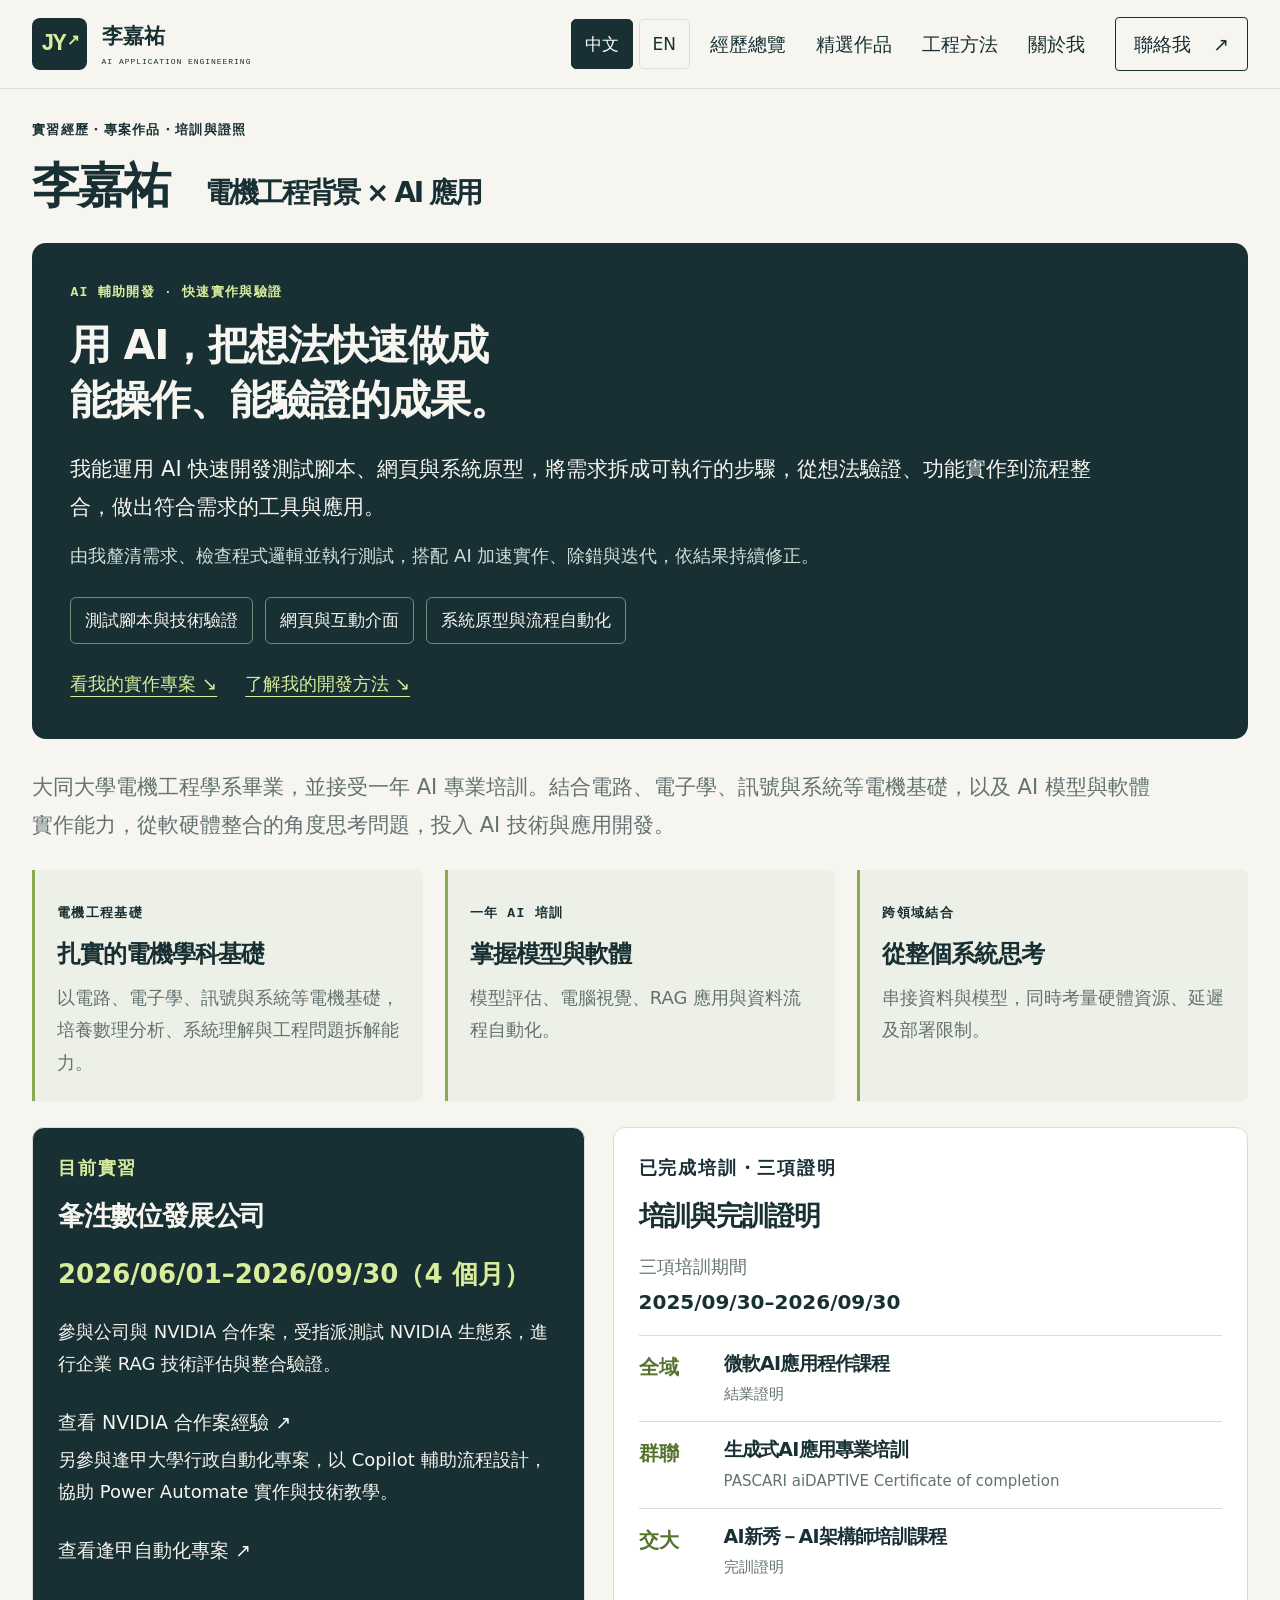
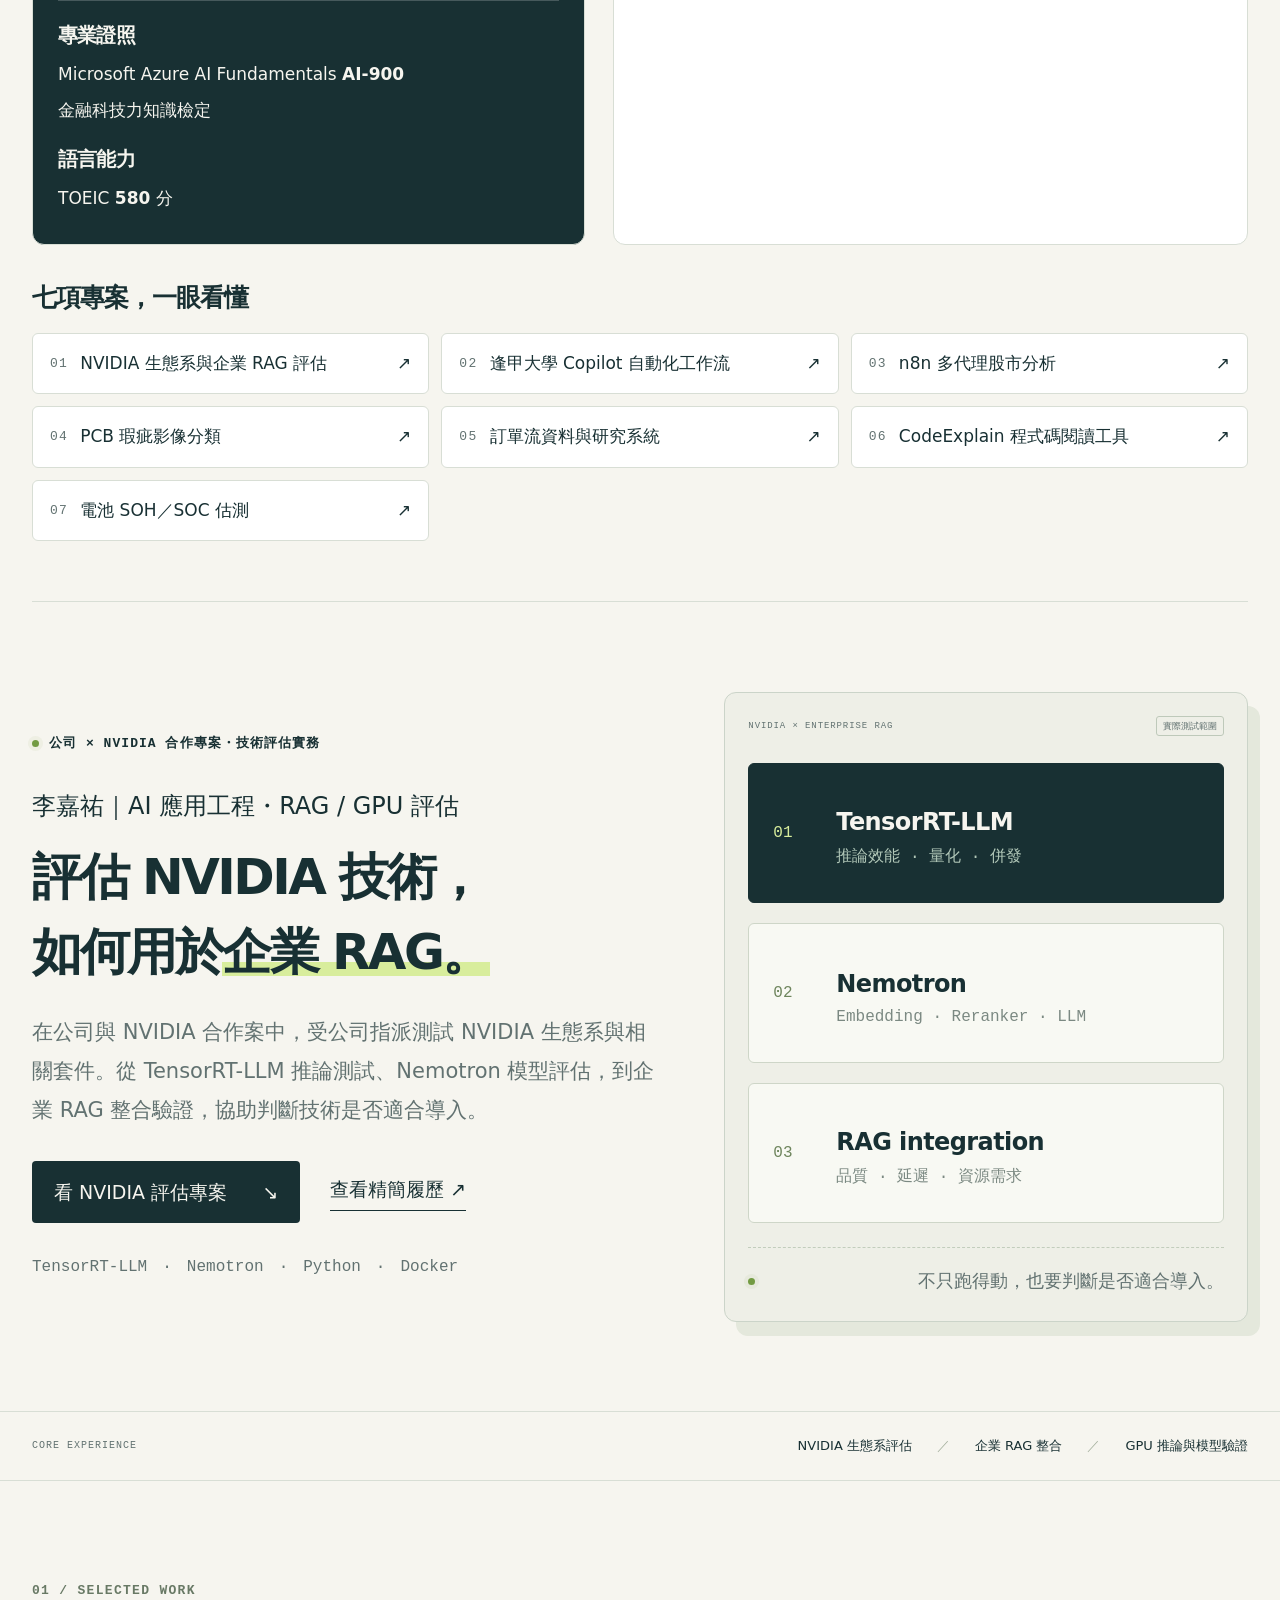
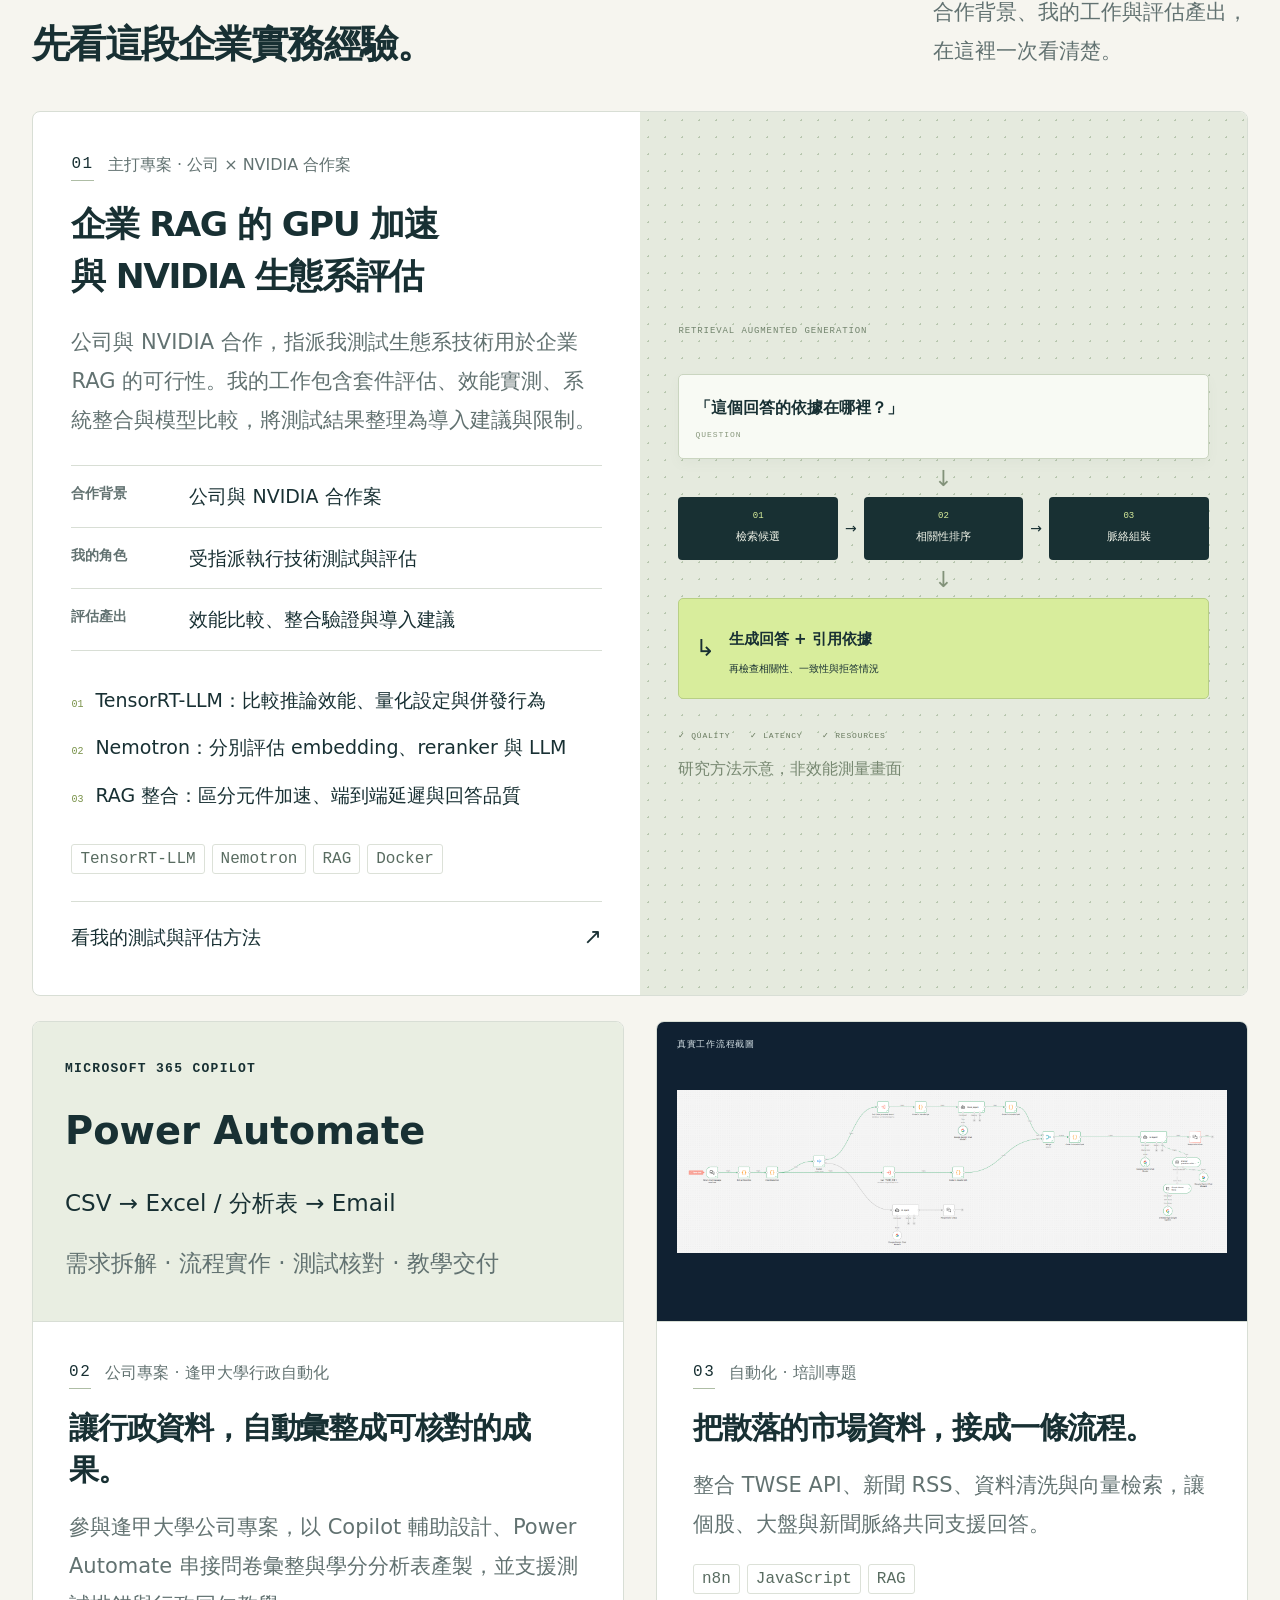
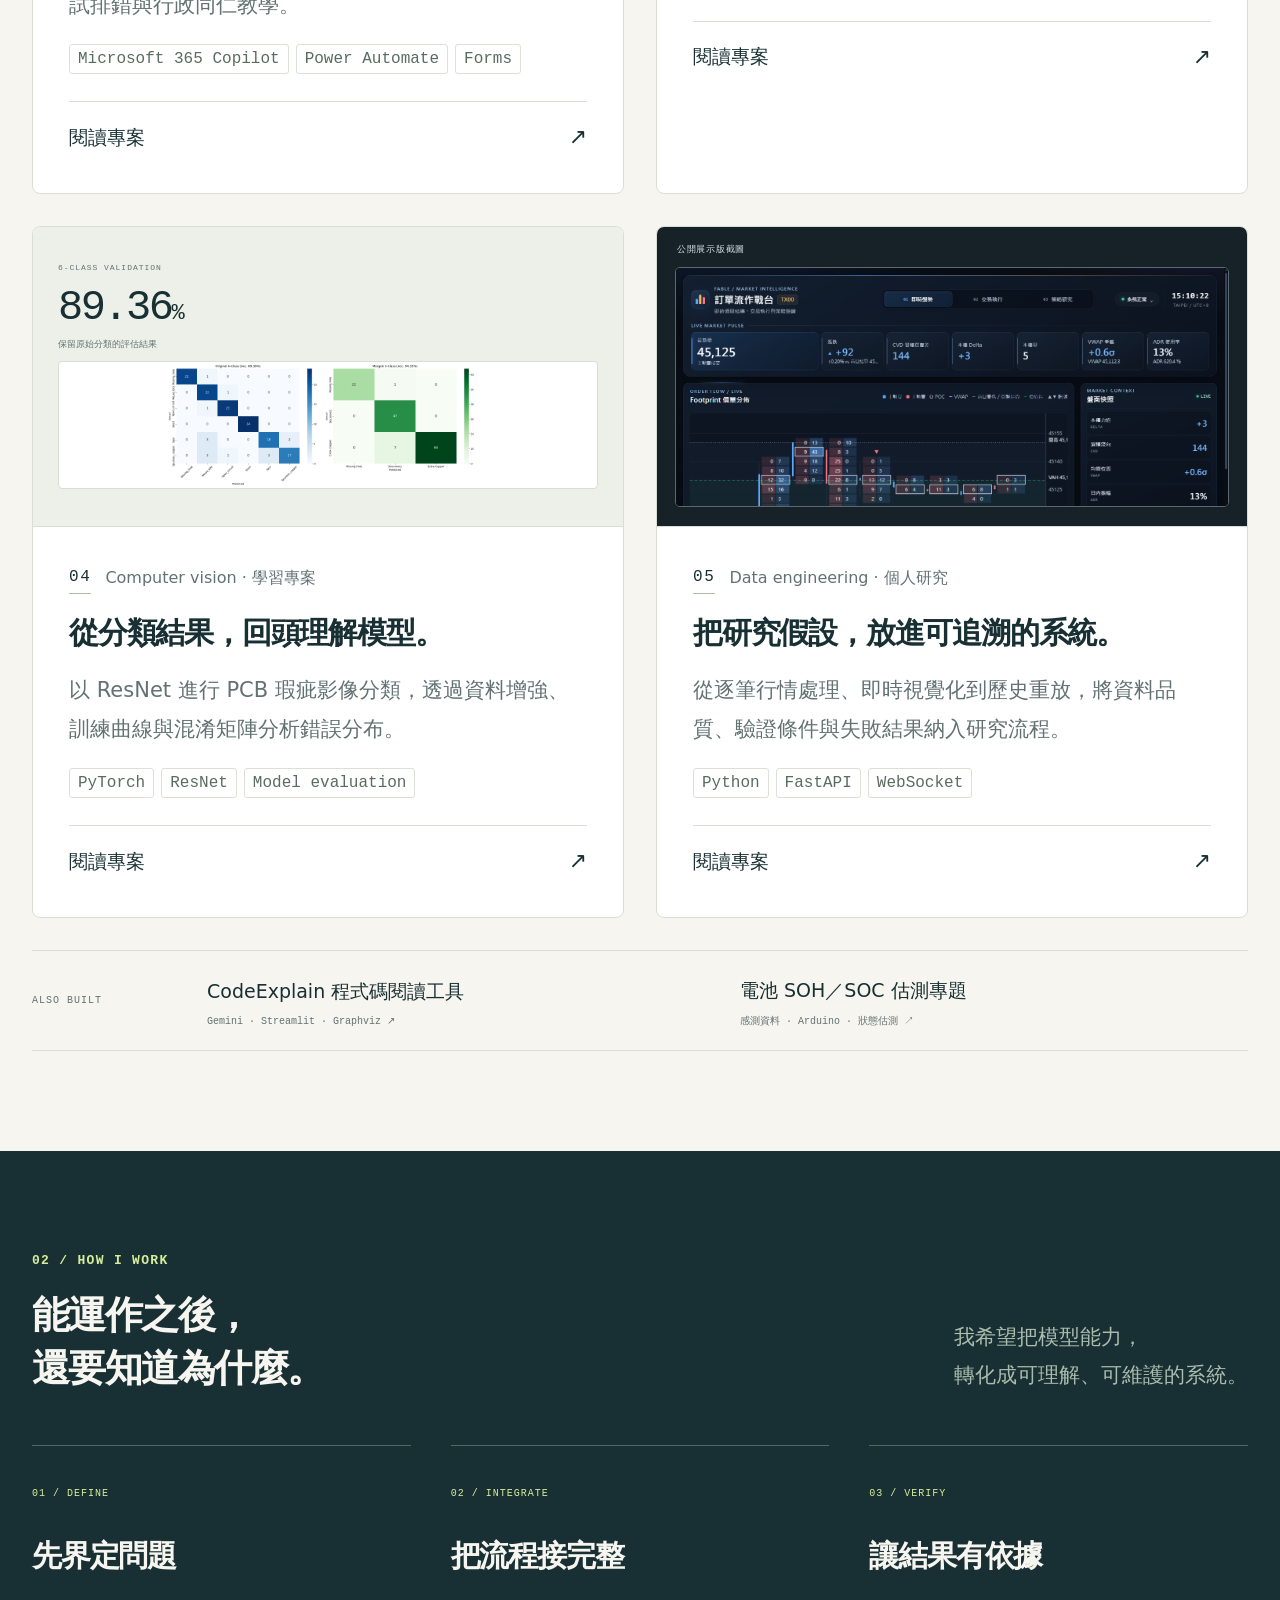
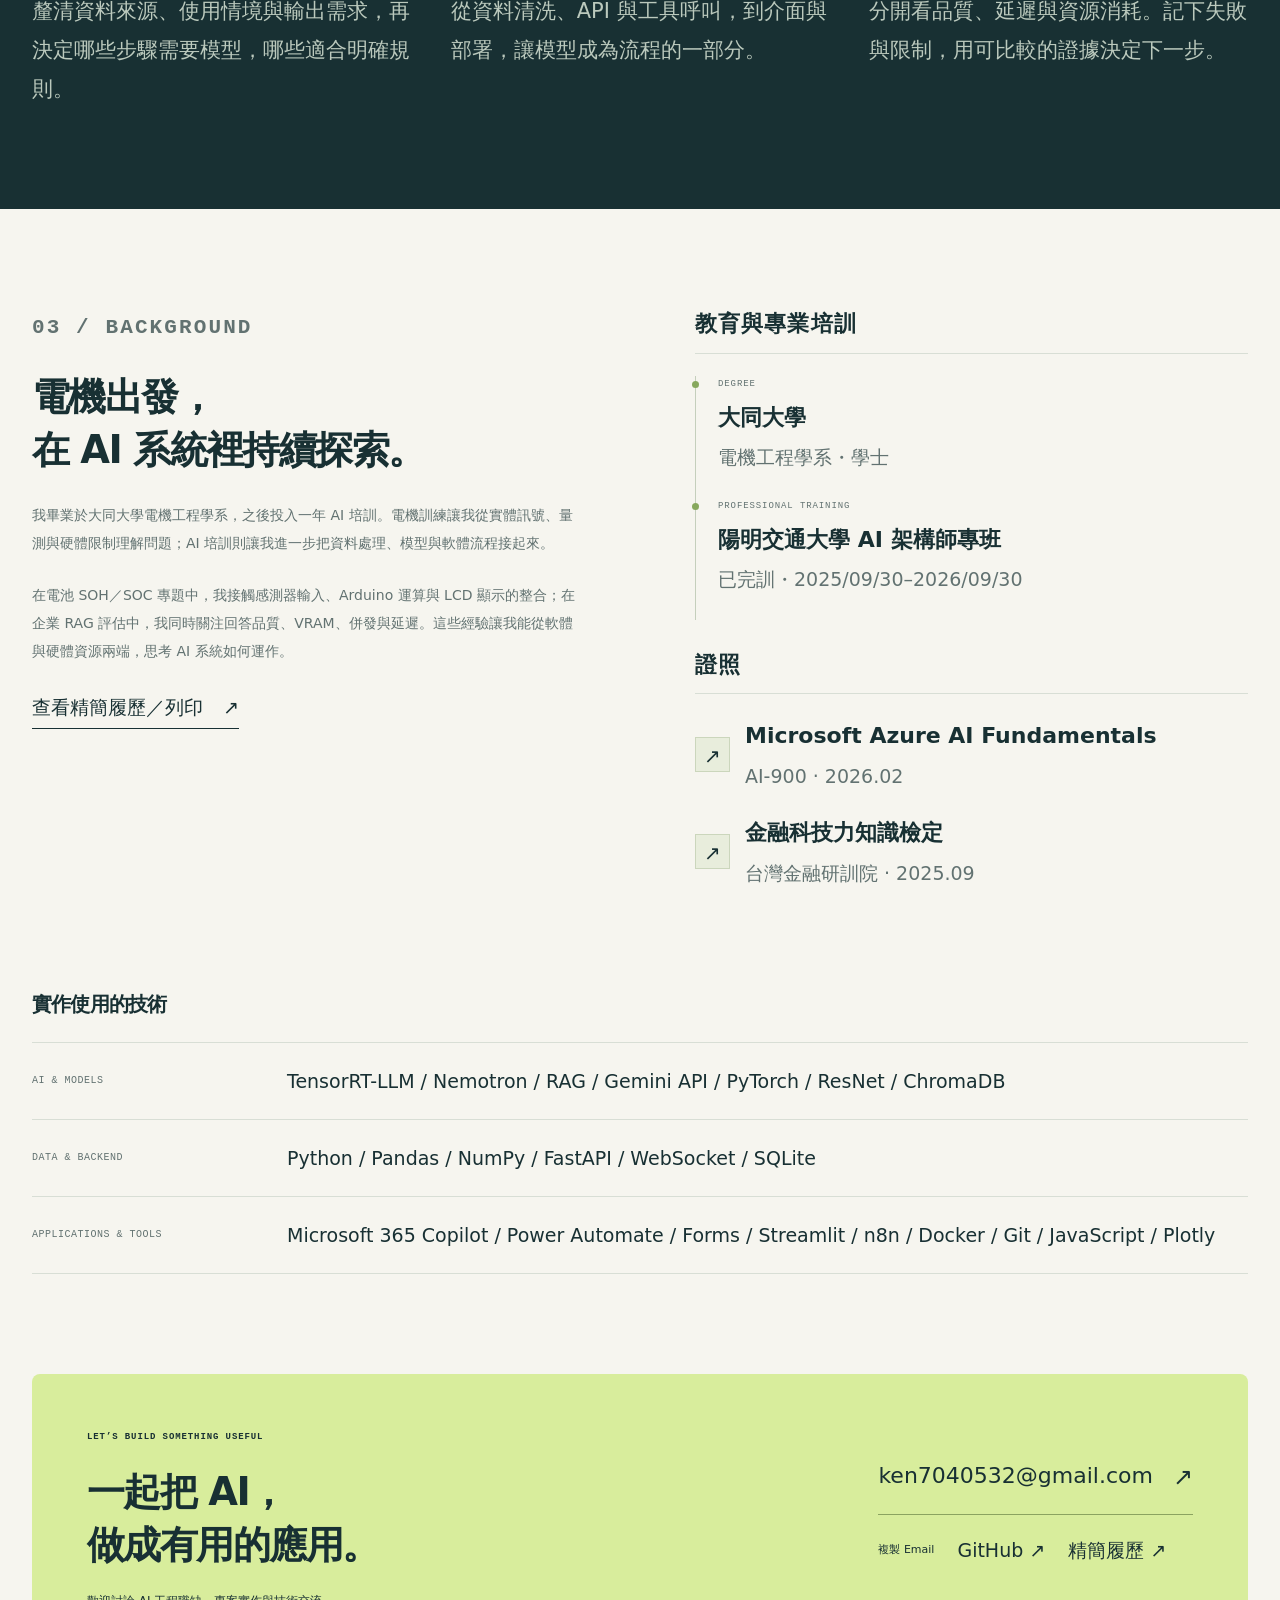
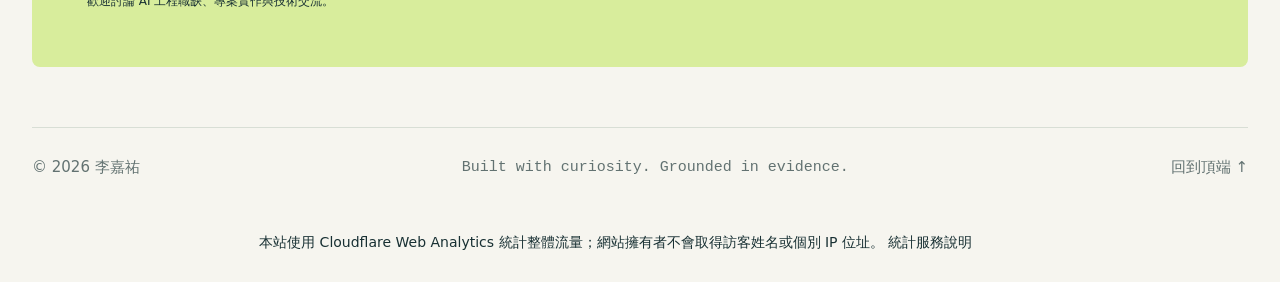
==== commit 62322b43: "Enable private Cloudflare traffic reports with visitor notice" ====
--- a/index.html
+++ b/index.html
@@ -1,6 +1,6 @@
 <!doctype html>
 <html lang="zh-Hant">
-<head><meta name="referrer" content="no-referrer"><meta http-equiv="Content-Security-Policy" content="default-src 'self'; script-src 'self'; style-src 'self' 'unsafe-inline'; img-src 'self'; font-src 'self'; connect-src 'none'; object-src 'none'; base-uri 'none'; form-action 'none'">
+<head><meta name="referrer" content="no-referrer"><meta http-equiv="Content-Security-Policy" content="default-src 'self'; script-src 'self' https://static.cloudflareinsights.com/beacon.min.js; style-src 'self' 'unsafe-inline'; img-src 'self'; font-src 'self'; connect-src https://cloudflareinsights.com/cdn-cgi/rum; object-src 'none'; base-uri 'none'; form-action 'none'">
   <meta charset="utf-8"><meta name="viewport" content="width=device-width,initial-scale=1">
   <title>李嘉祐｜企業 RAG 與 NVIDIA 生態系評估</title>
   <meta name="description" content="李嘉祐｜企業 RAG 與 NVIDIA 生態系評估。參與公司與 NVIDIA 合作案，負責套件測試、GPU 推論效能、模型比較與整合驗證。">
@@ -35,4 +35,6 @@
 </main>
 <footer class="container footer"><span>© 2026 李嘉祐</span><span>Built with curiosity. Grounded in evidence.</span><a href="#">回到頂端 ↑</a></footer>
 <dialog id="project-dialog" aria-labelledby="dialog-title"><div class="dialog-top"><span class="mono">PROJECT NOTES</span><button id="close-dialog" aria-label="關閉專案詳情">關閉 ✕</button></div><div id="dialog-content"></div></dialog>
+<p class="analytics-notice" style="margin:24px auto;padding:0 20px;max-width:90ch;font-size:14px;line-height:1.7">本站使用 Cloudflare Web Analytics 統計整體流量；網站擁有者不會取得訪客姓名或個別 IP 位址。 <a href="https://www.cloudflare.com/web-analytics/" target="_blank" rel="noopener noreferrer">統計服務說明</a></p>
+<script type="module" src="https://static.cloudflareinsights.com/beacon.min.js" data-cf-beacon='{"token": "d4e8625016cf4cdca863d3aaa3dece93"}'></script>
 </body></html>
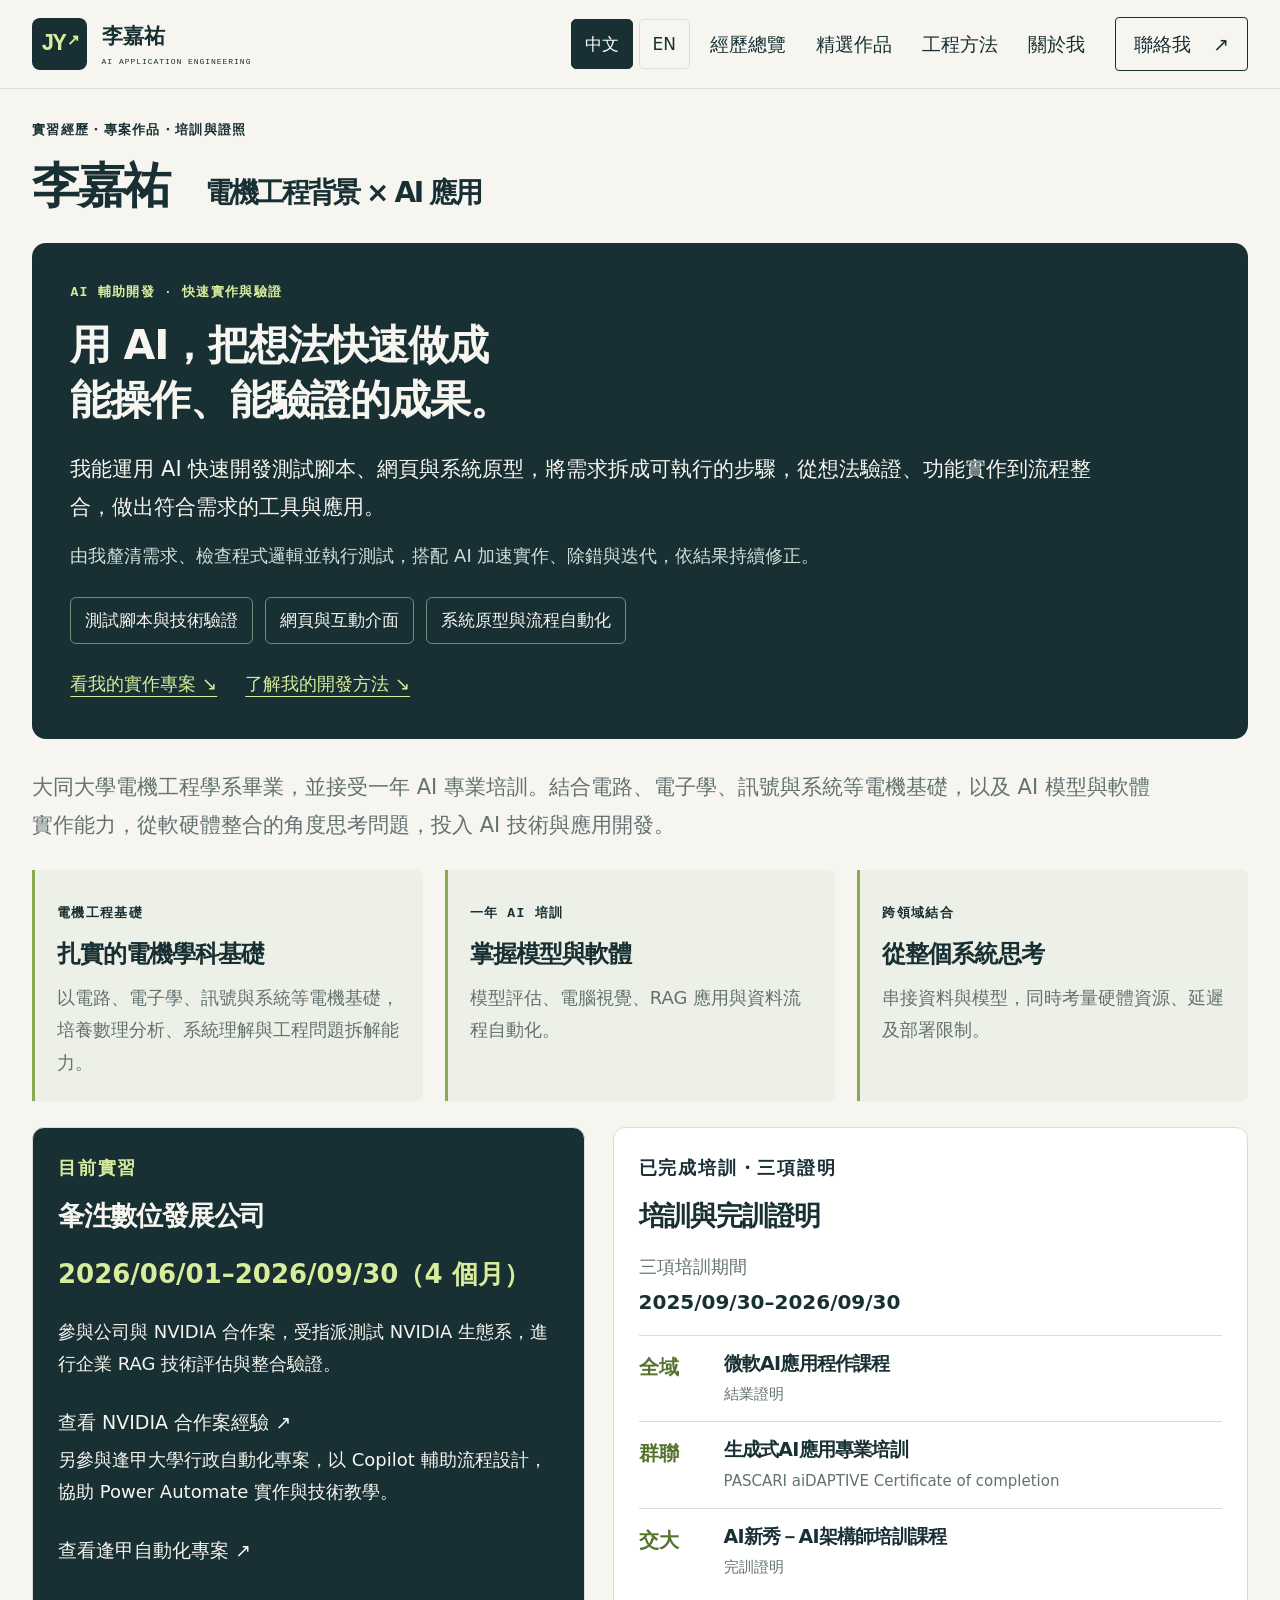
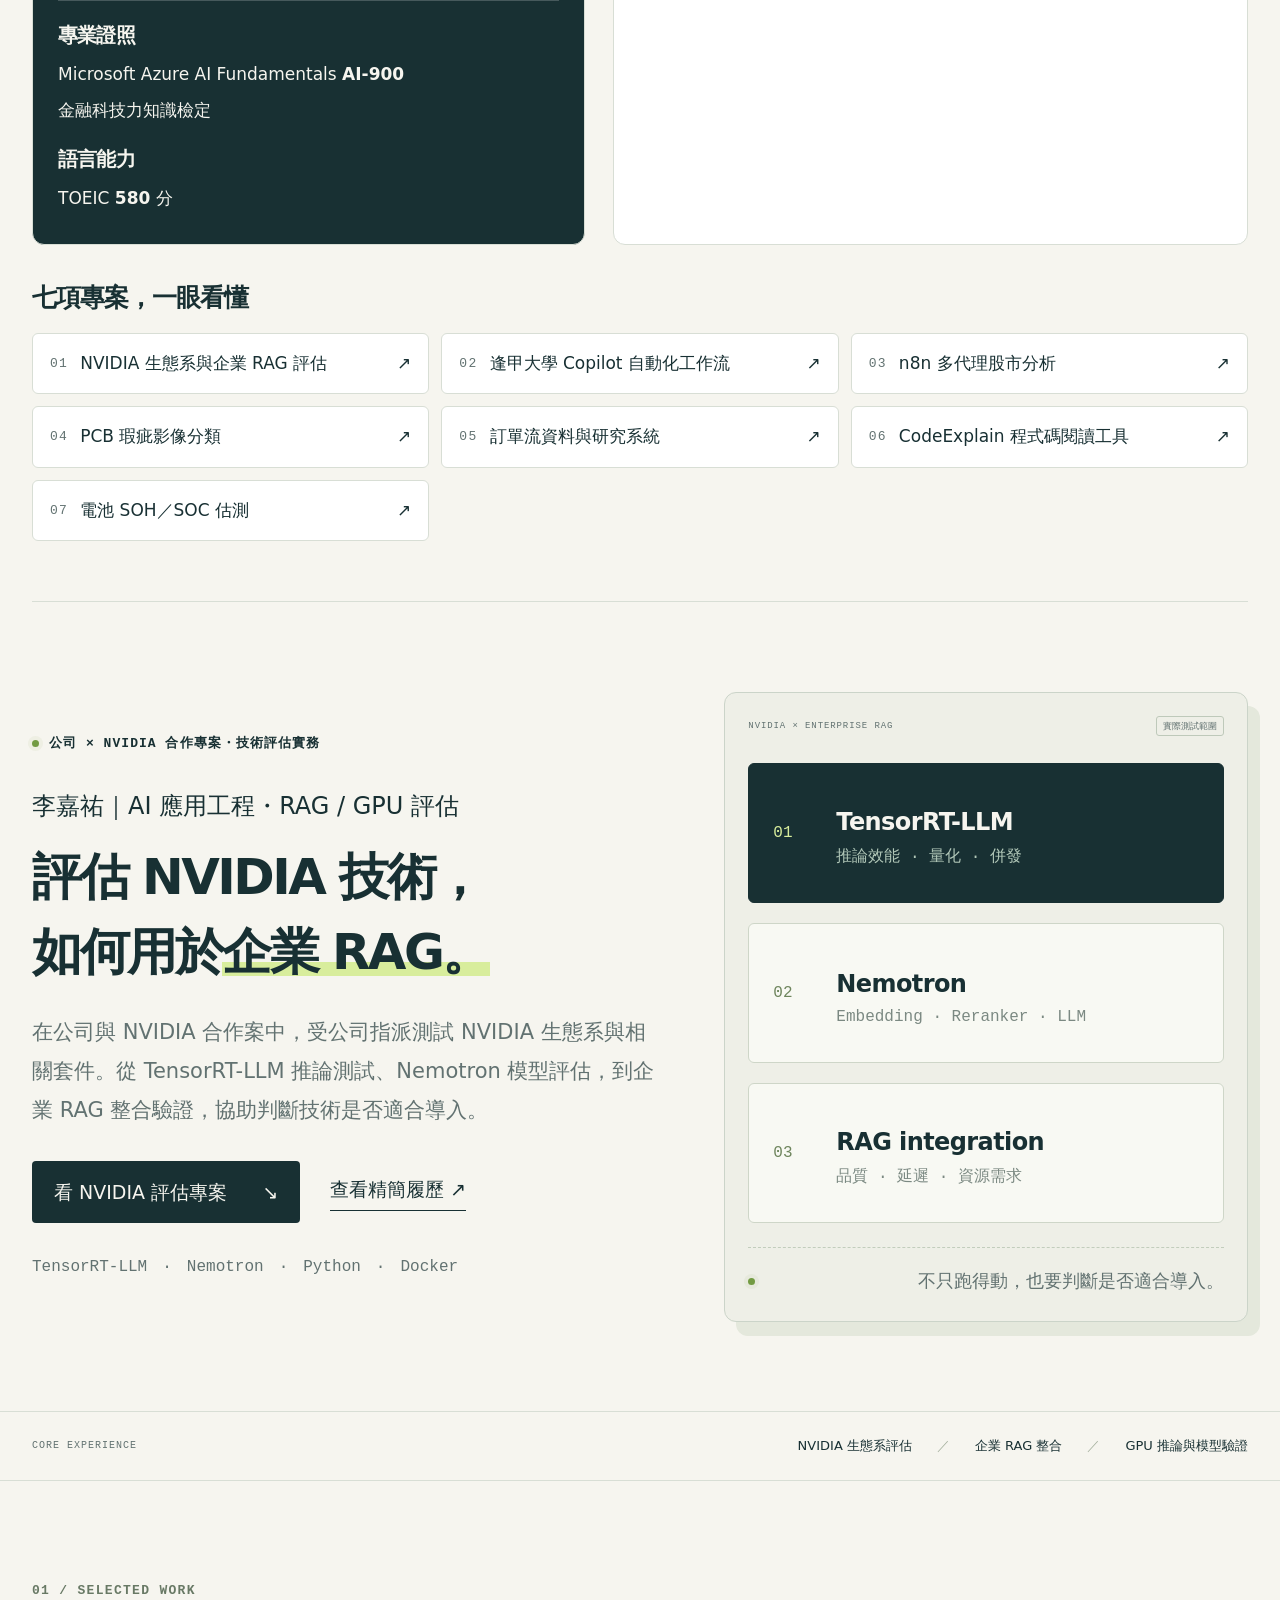
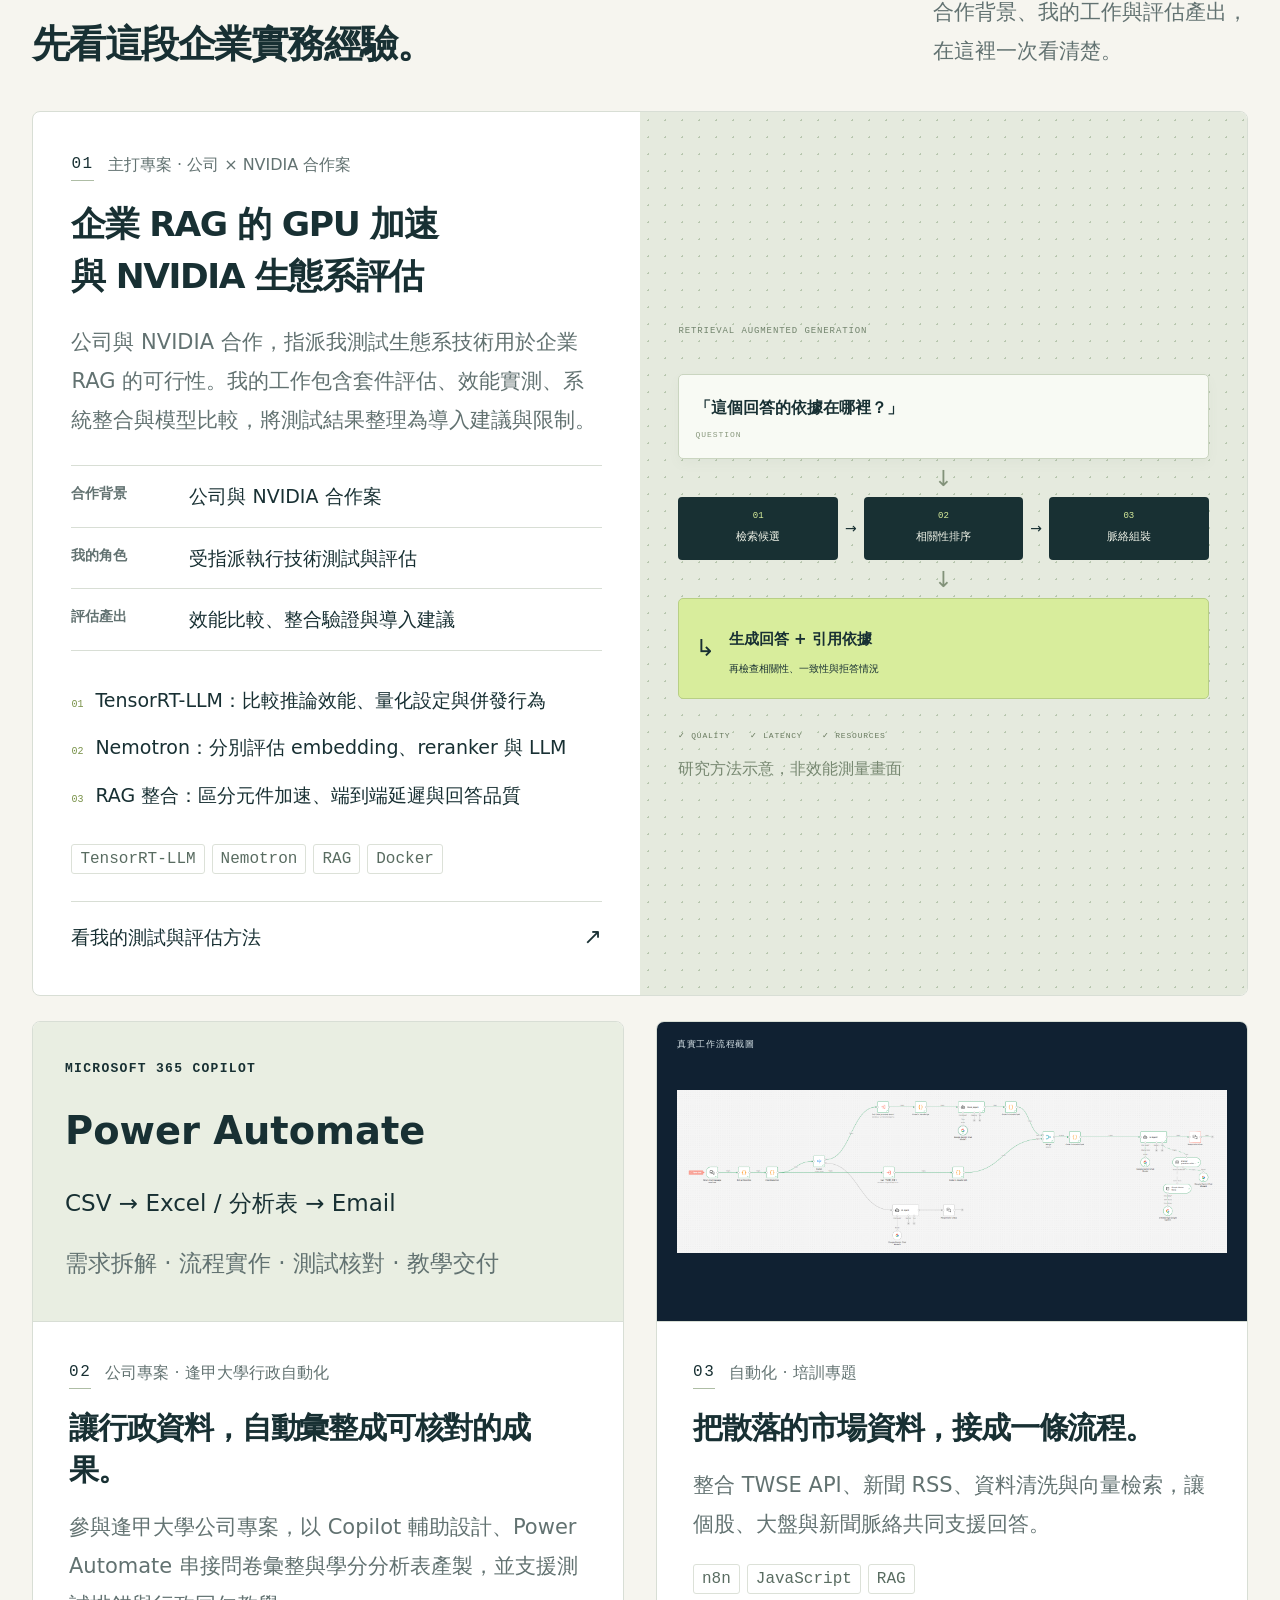
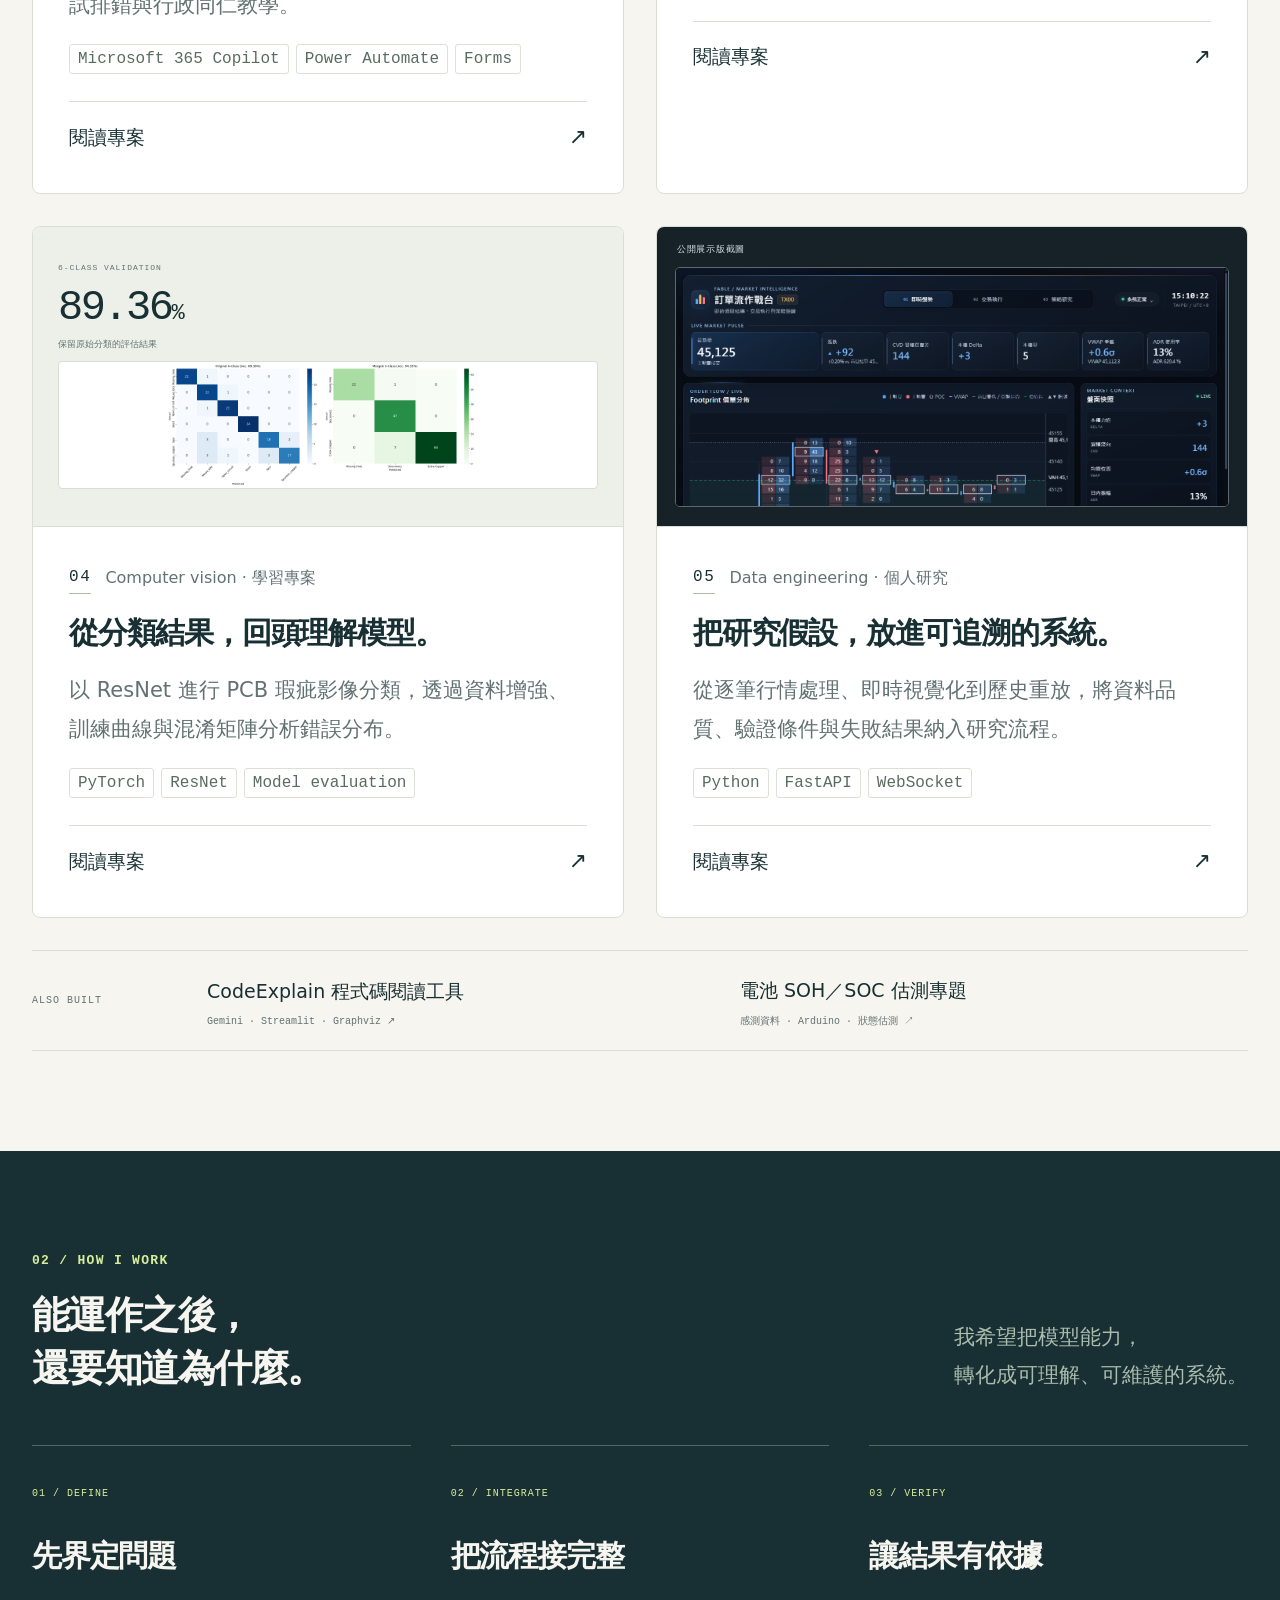
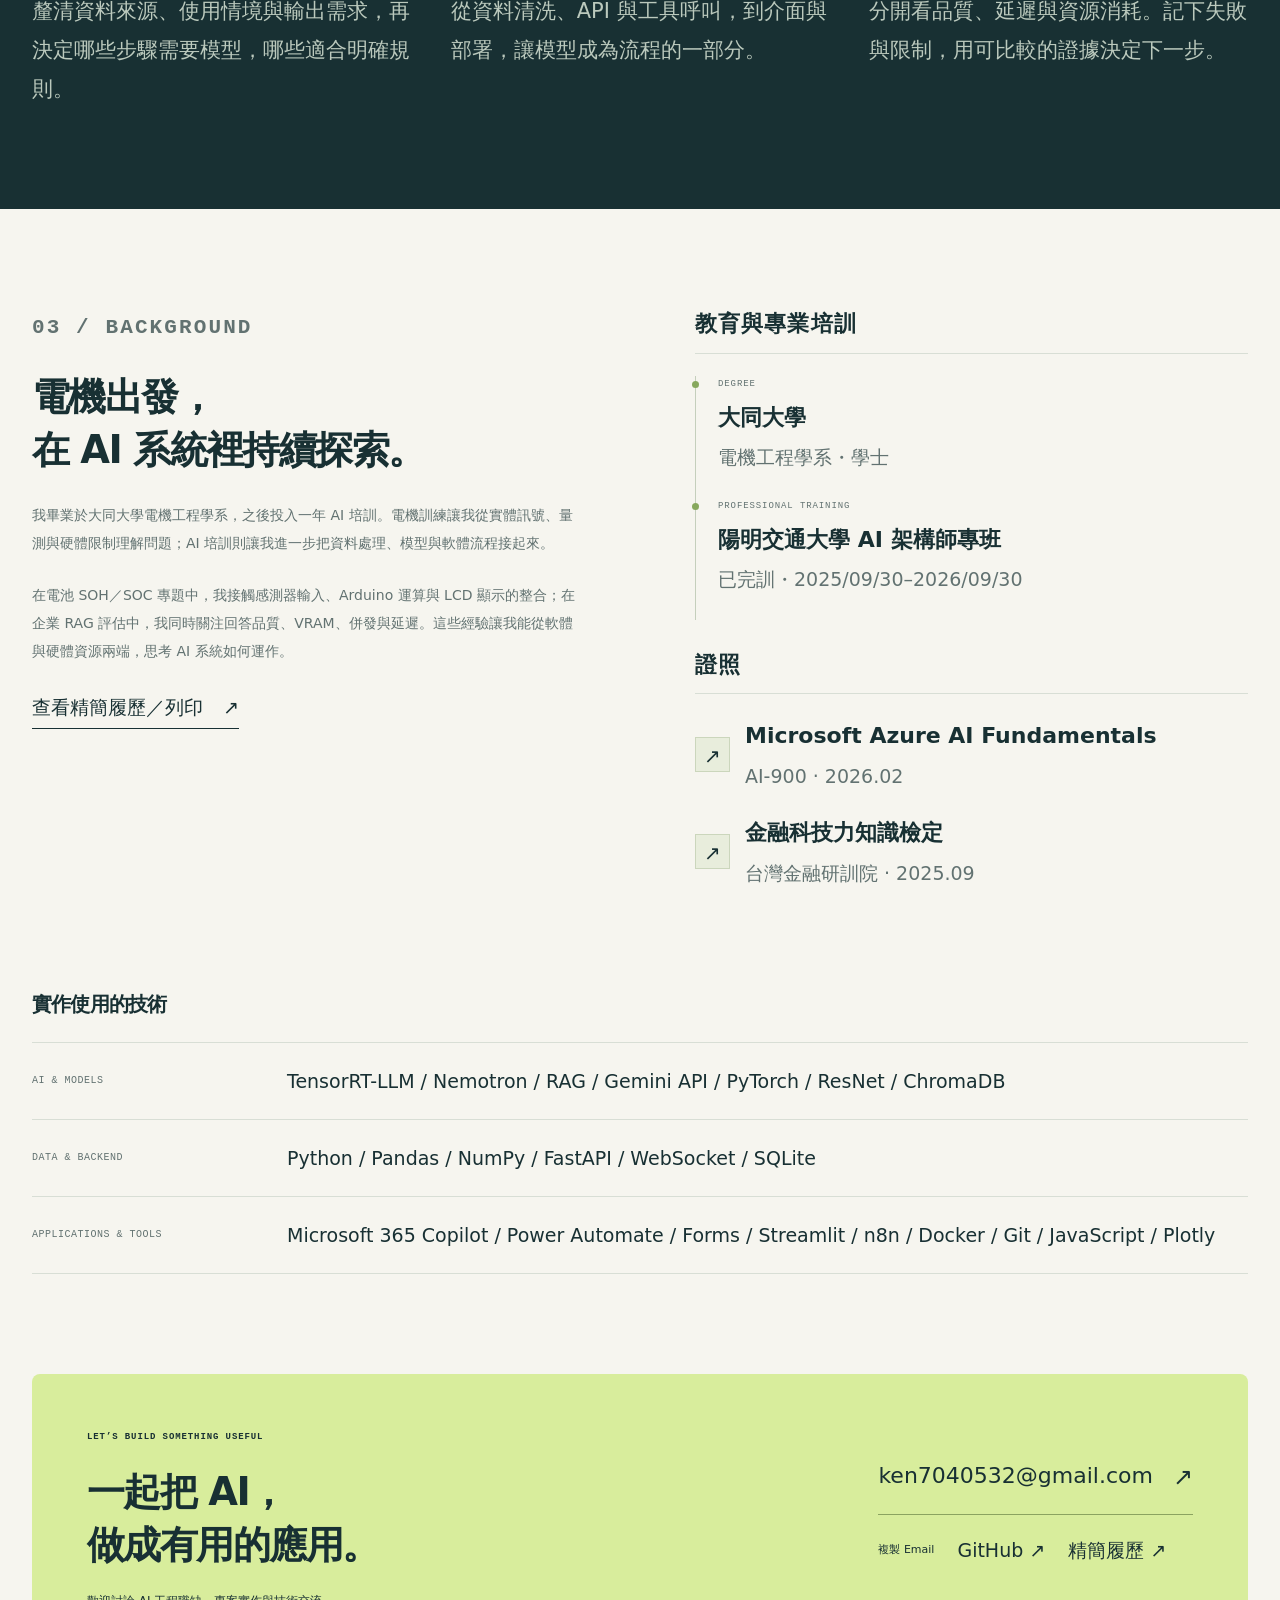
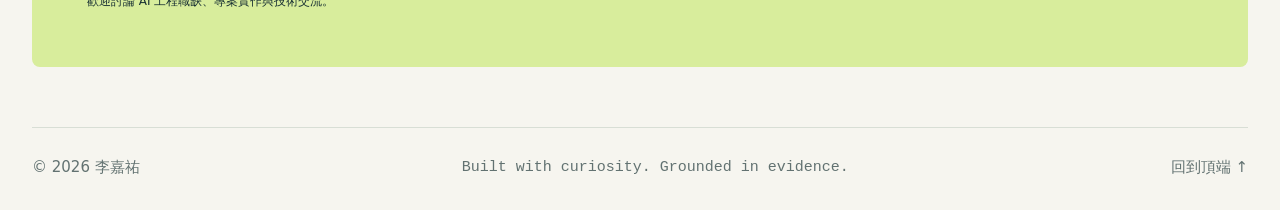
==== commit 8d01cc38: "Remove Cloudflare analytics at owner's request" ====
--- a/index.html
+++ b/index.html
@@ -1,6 +1,6 @@
 <!doctype html>
 <html lang="zh-Hant">
-<head><meta name="referrer" content="no-referrer"><meta http-equiv="Content-Security-Policy" content="default-src 'self'; script-src 'self' https://static.cloudflareinsights.com/beacon.min.js; style-src 'self' 'unsafe-inline'; img-src 'self'; font-src 'self'; connect-src https://cloudflareinsights.com/cdn-cgi/rum; object-src 'none'; base-uri 'none'; form-action 'none'">
+<head><meta name="referrer" content="no-referrer"><meta http-equiv="Content-Security-Policy" content="default-src 'self'; script-src 'self'; style-src 'self' 'unsafe-inline'; img-src 'self'; font-src 'self'; connect-src 'none'; object-src 'none'; base-uri 'none'; form-action 'none'">
   <meta charset="utf-8"><meta name="viewport" content="width=device-width,initial-scale=1">
   <title>李嘉祐｜企業 RAG 與 NVIDIA 生態系評估</title>
   <meta name="description" content="李嘉祐｜企業 RAG 與 NVIDIA 生態系評估。參與公司與 NVIDIA 合作案，負責套件測試、GPU 推論效能、模型比較與整合驗證。">
@@ -35,6 +35,4 @@
 </main>
 <footer class="container footer"><span>© 2026 李嘉祐</span><span>Built with curiosity. Grounded in evidence.</span><a href="#">回到頂端 ↑</a></footer>
 <dialog id="project-dialog" aria-labelledby="dialog-title"><div class="dialog-top"><span class="mono">PROJECT NOTES</span><button id="close-dialog" aria-label="關閉專案詳情">關閉 ✕</button></div><div id="dialog-content"></div></dialog>
-<p class="analytics-notice" style="margin:24px auto;padding:0 20px;max-width:90ch;font-size:14px;line-height:1.7">本站使用 Cloudflare Web Analytics 統計整體流量；網站擁有者不會取得訪客姓名或個別 IP 位址。 <a href="https://www.cloudflare.com/web-analytics/" target="_blank" rel="noopener noreferrer">統計服務說明</a></p>
-<script type="module" src="https://static.cloudflareinsights.com/beacon.min.js" data-cf-beacon='{"token": "d4e8625016cf4cdca863d3aaa3dece93"}'></script>
 </body></html>
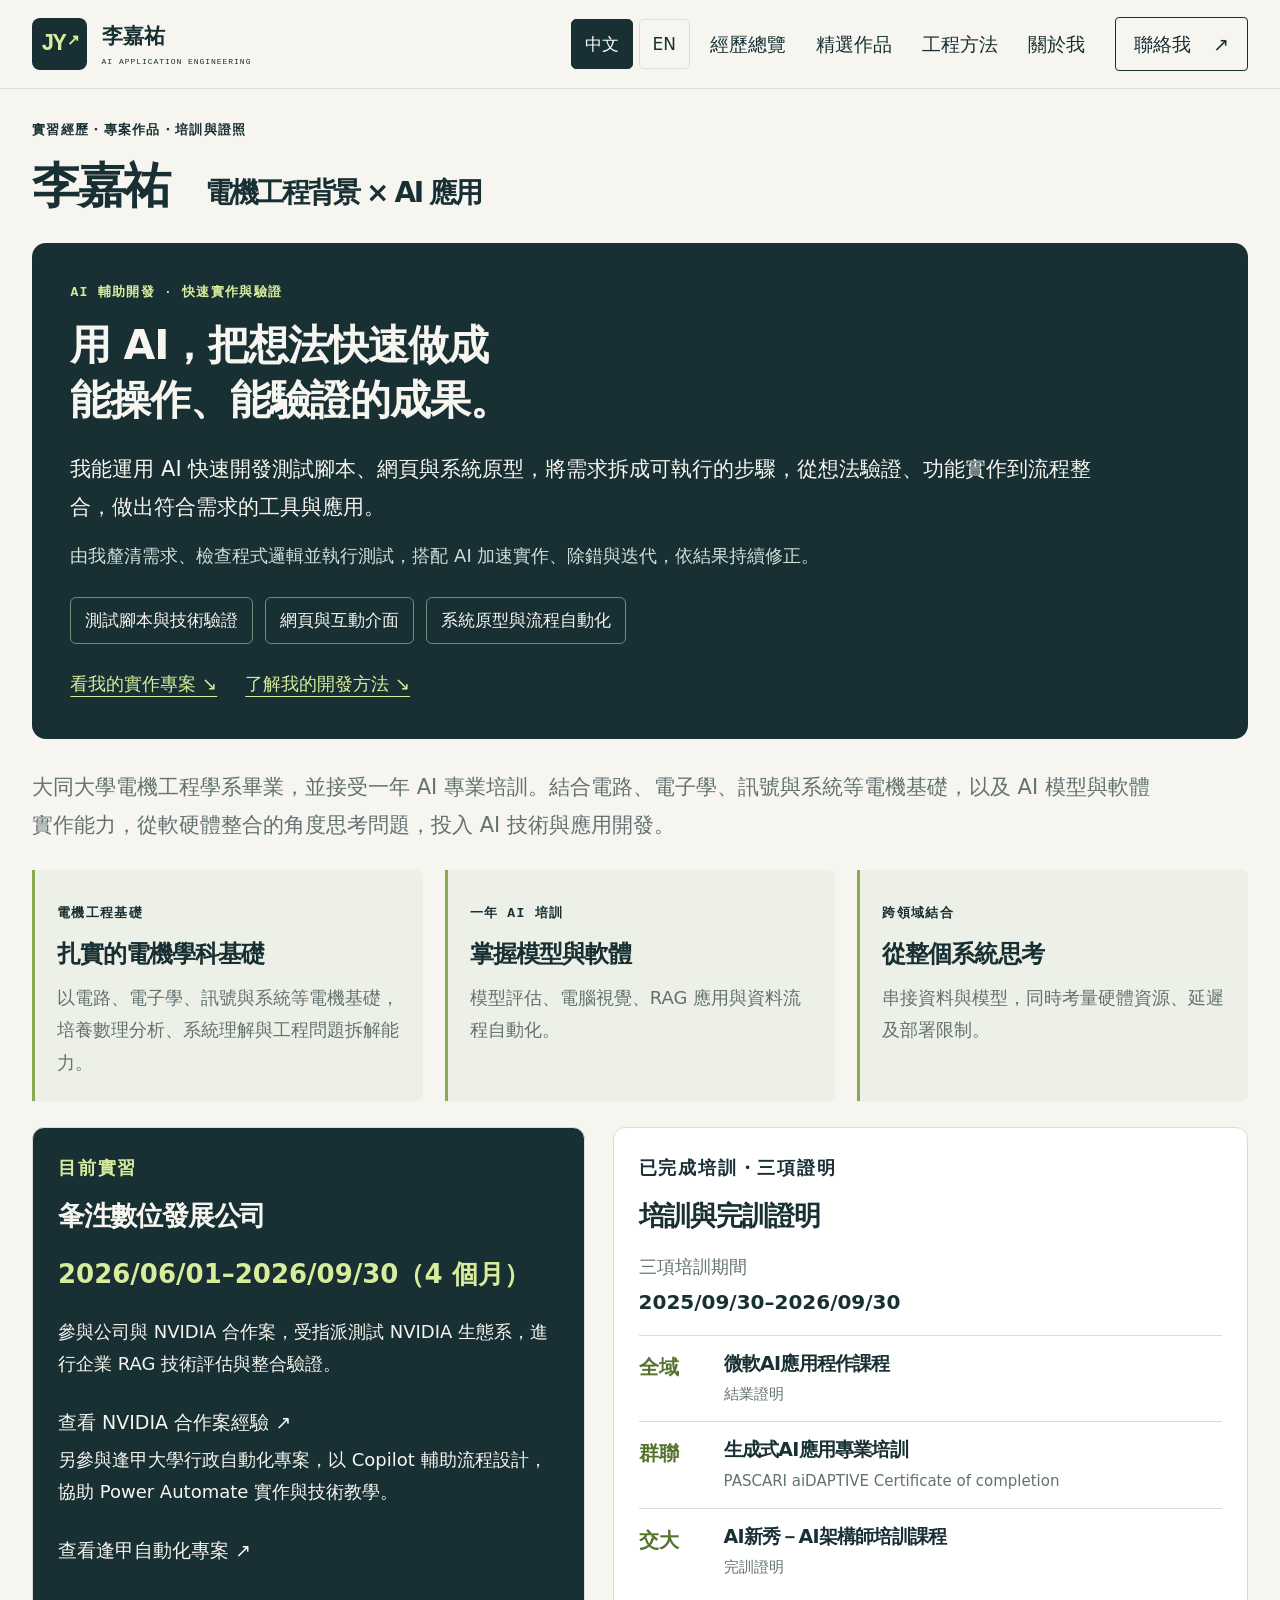
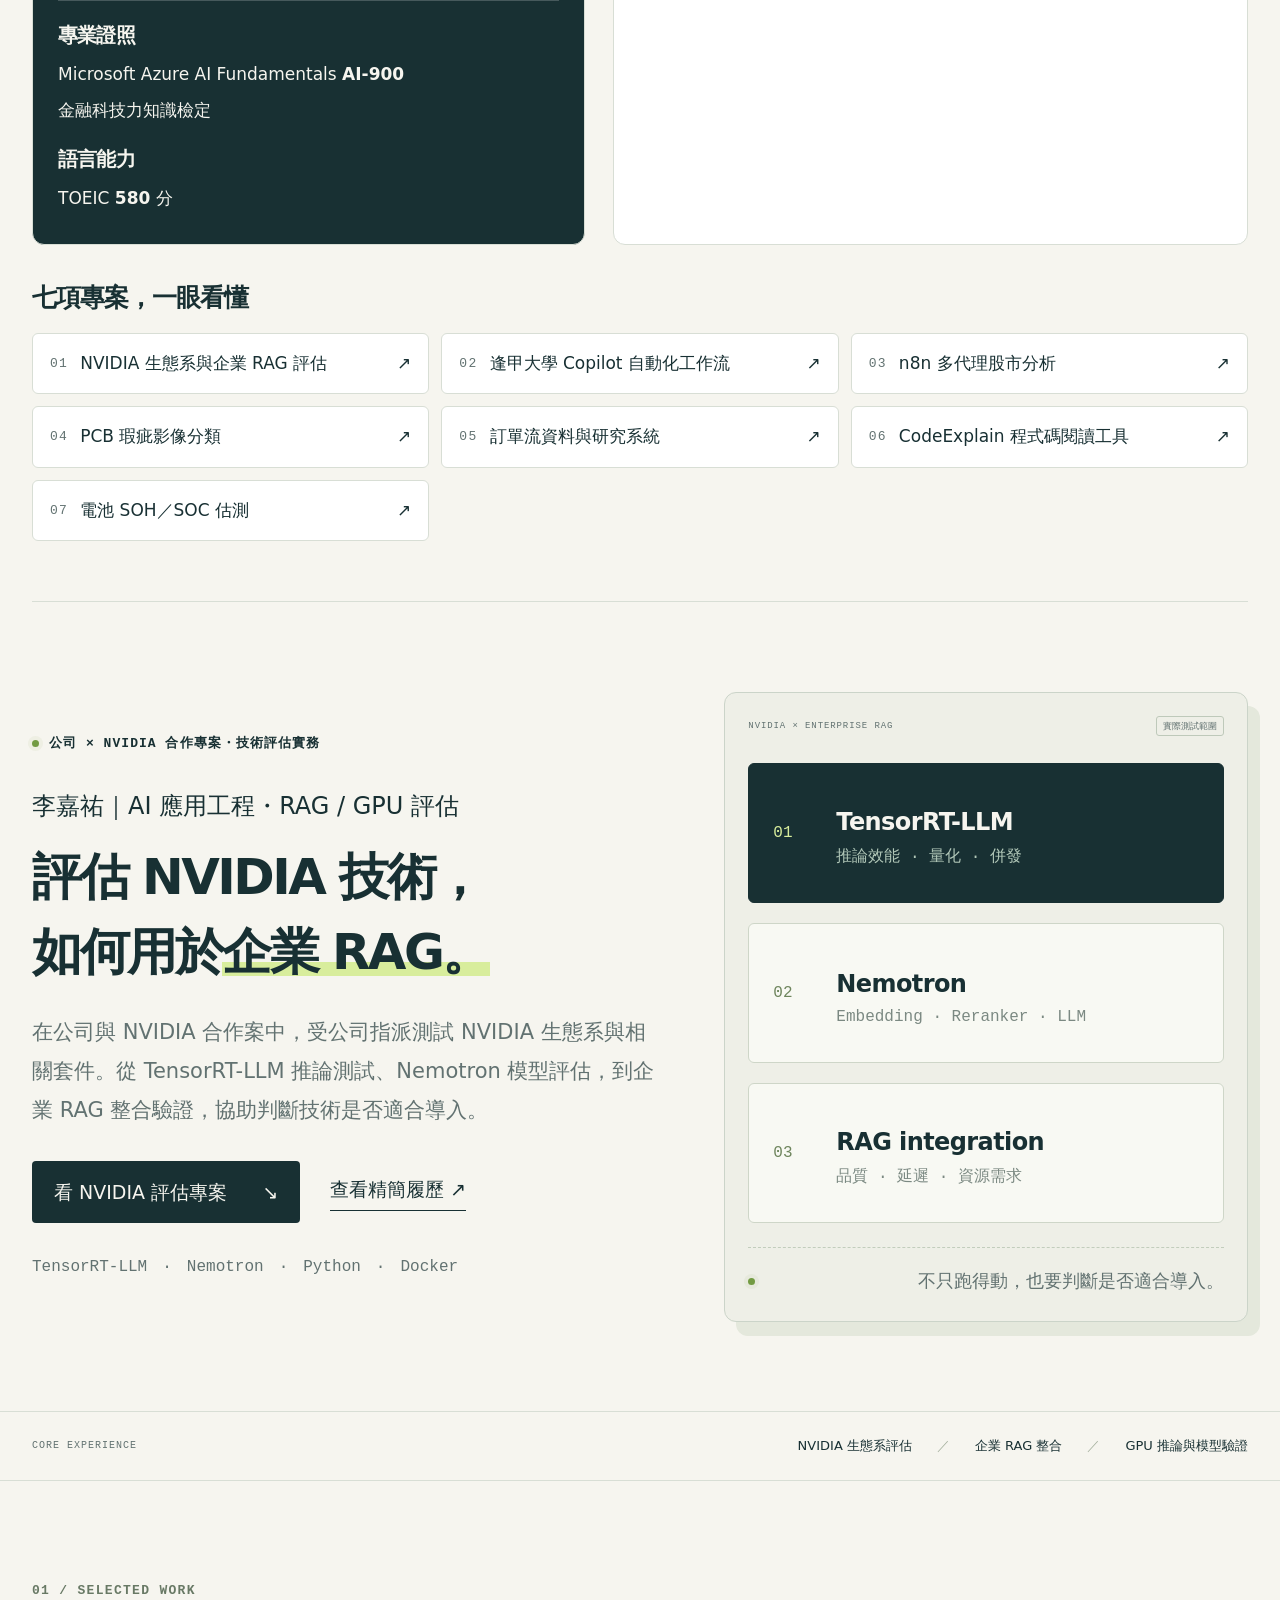
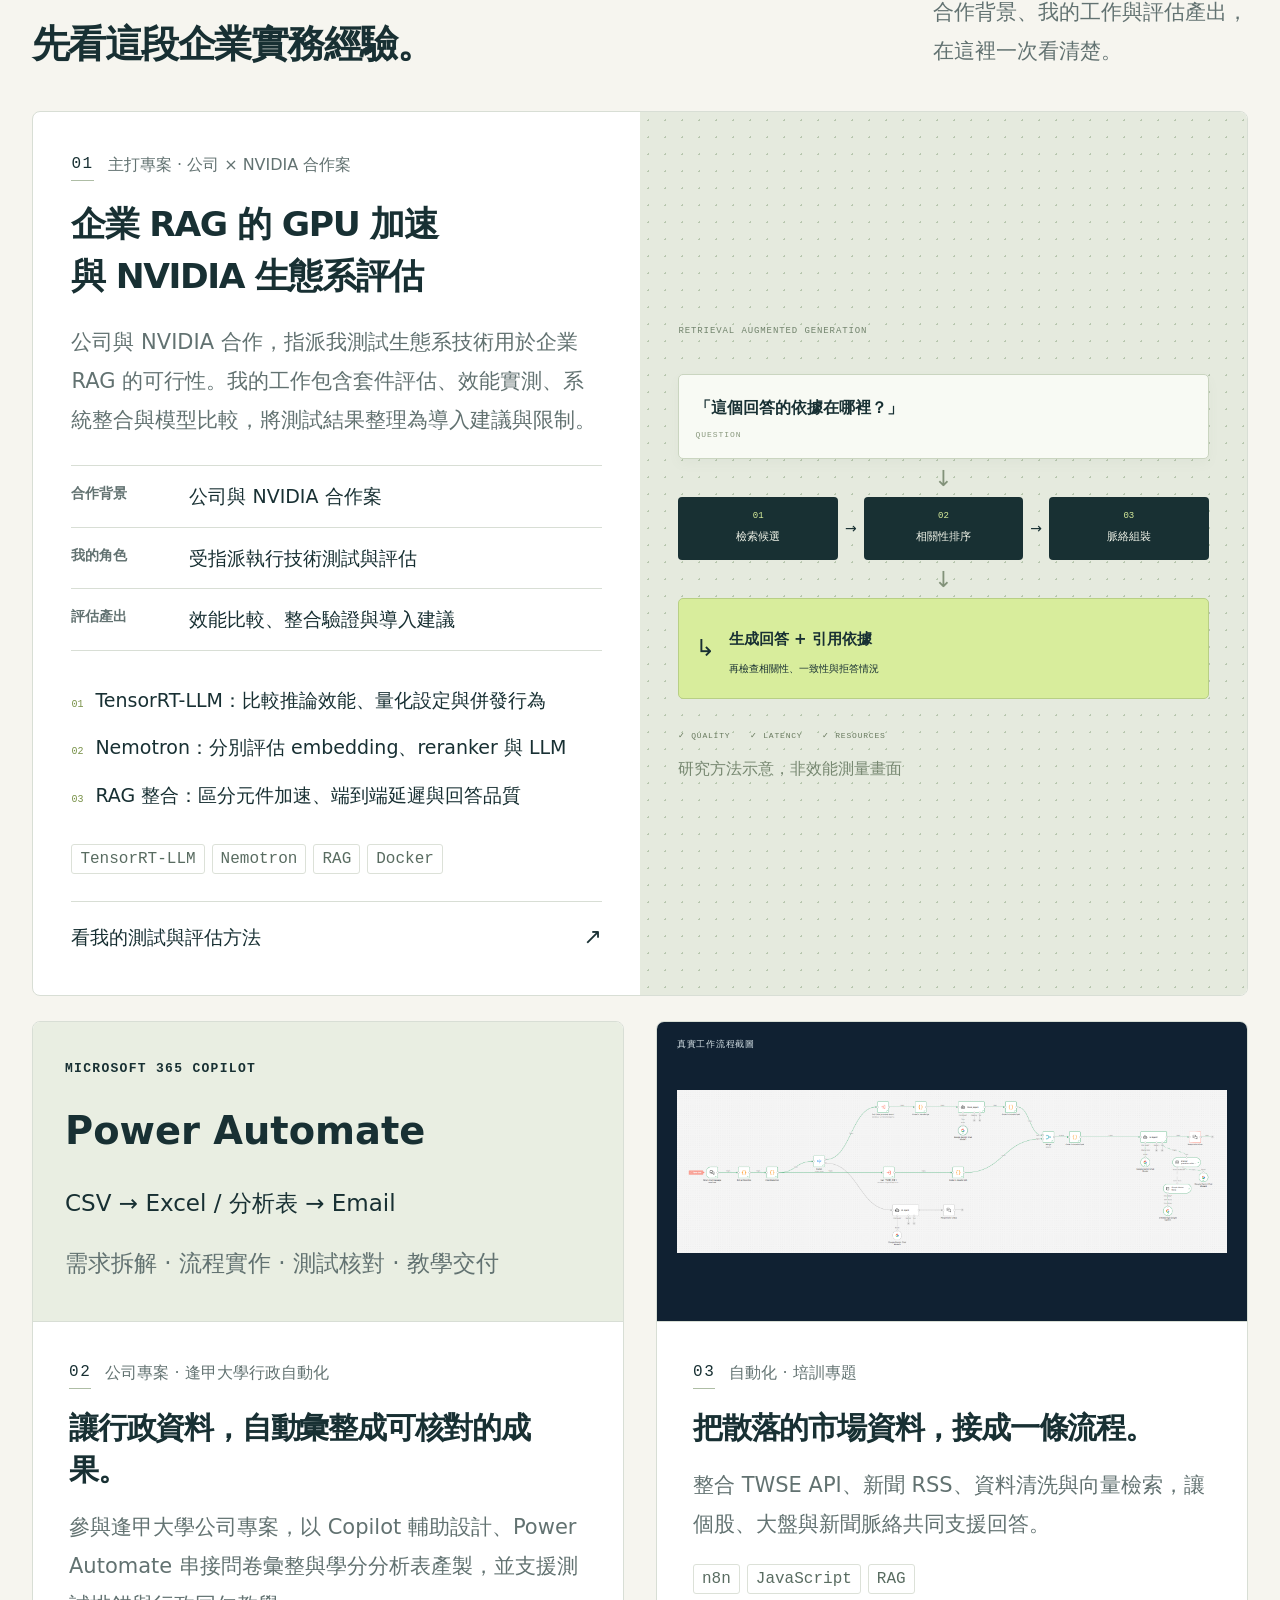
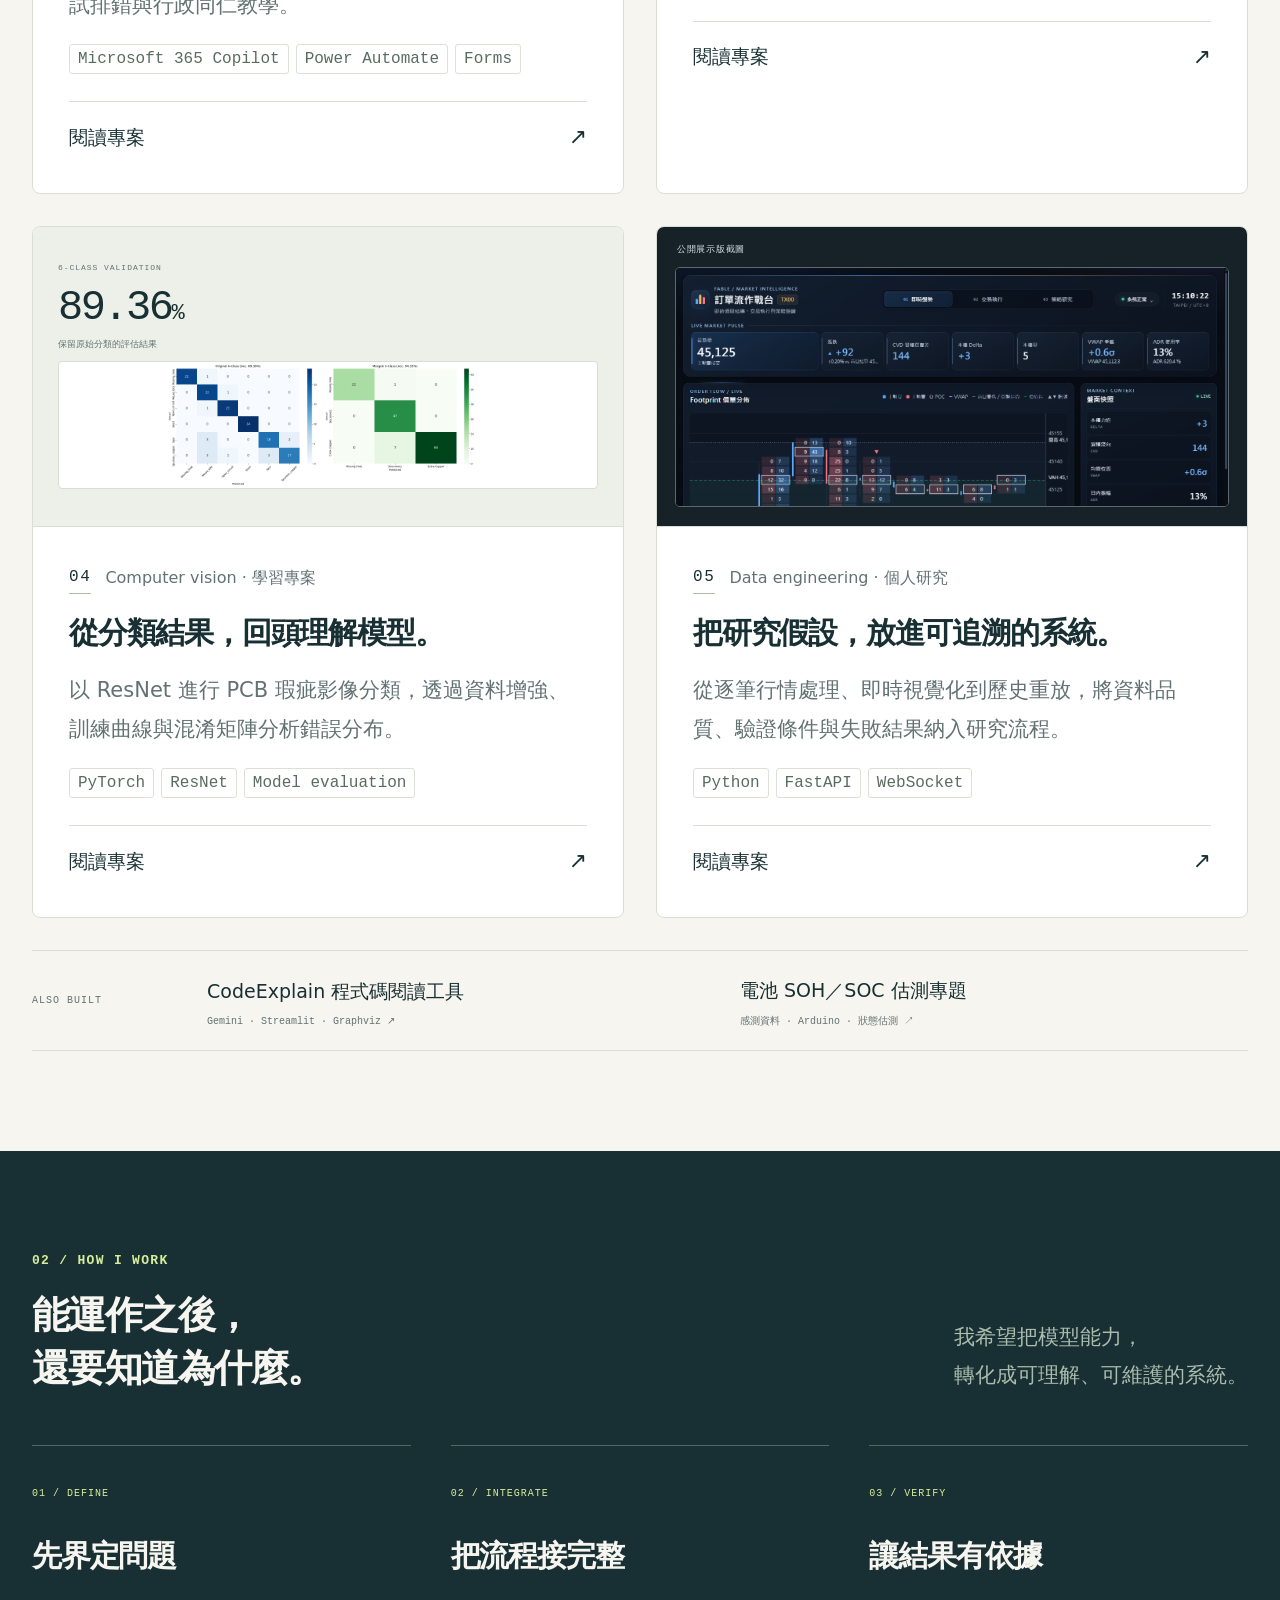
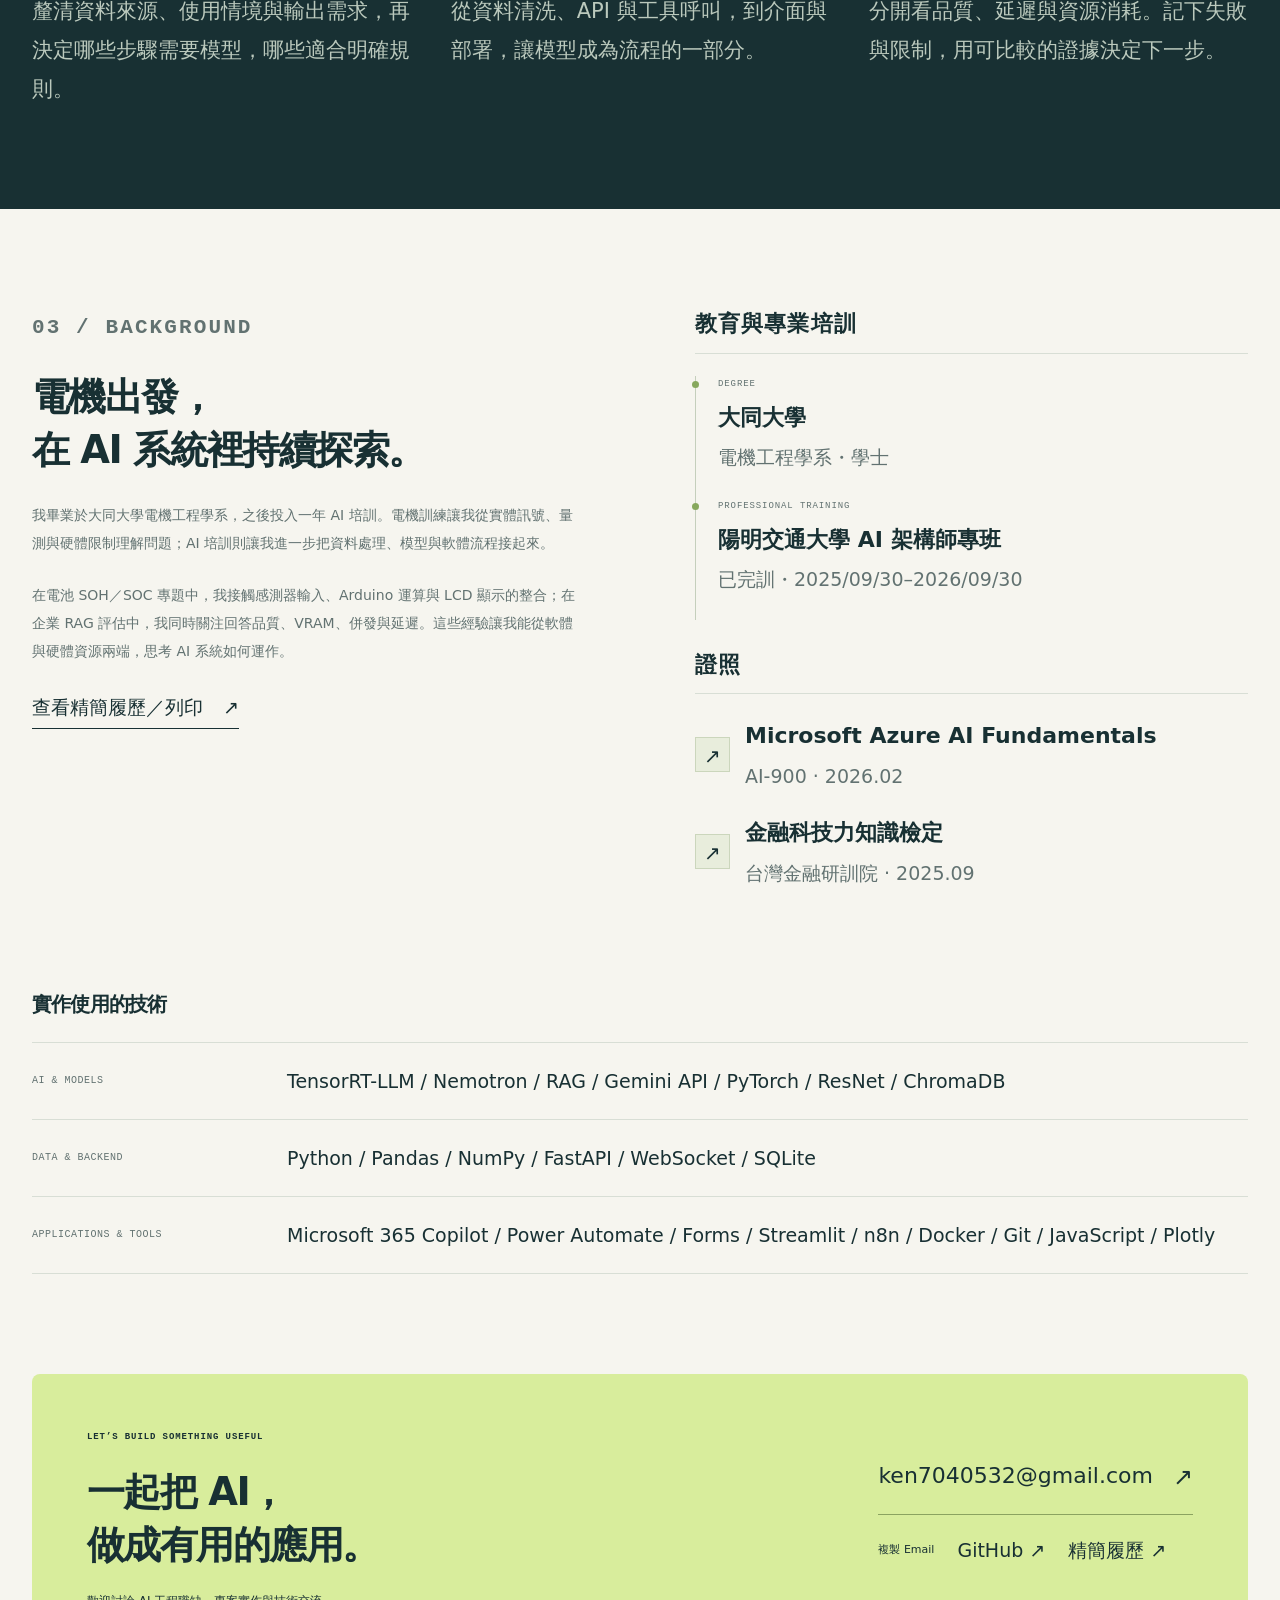
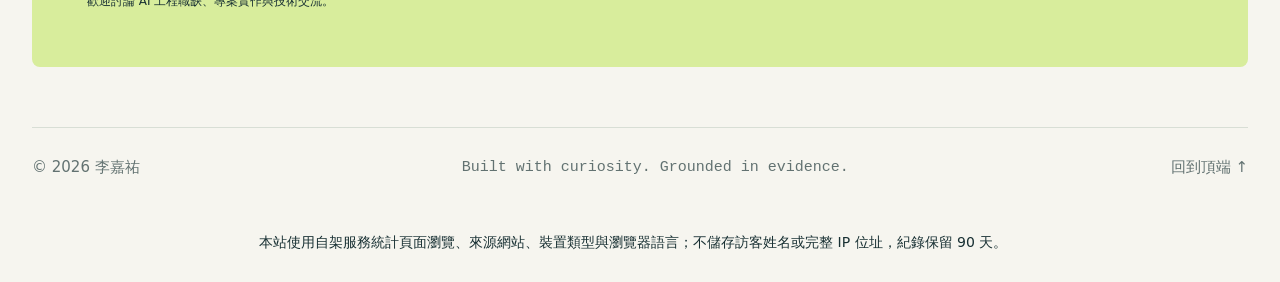
==== commit 8c90f3a3: "Add self-hosted private portfolio analytics" ====
--- a/index.html
+++ b/index.html
@@ -1,6 +1,6 @@
 <!doctype html>
 <html lang="zh-Hant">
-<head><meta name="referrer" content="no-referrer"><meta http-equiv="Content-Security-Policy" content="default-src 'self'; script-src 'self'; style-src 'self' 'unsafe-inline'; img-src 'self'; font-src 'self'; connect-src 'none'; object-src 'none'; base-uri 'none'; form-action 'none'">
+<head><meta name="referrer" content="no-referrer"><meta http-equiv="Content-Security-Policy" content="default-src 'self'; script-src 'self'; style-src 'self' 'unsafe-inline'; img-src 'self'; font-src 'self'; connect-src https://trader-server.tailb7a41b.ts.net/v1/collect; object-src 'none'; base-uri 'none'; form-action 'none'">
   <meta charset="utf-8"><meta name="viewport" content="width=device-width,initial-scale=1">
   <title>李嘉祐｜企業 RAG 與 NVIDIA 生態系評估</title>
   <meta name="description" content="李嘉祐｜企業 RAG 與 NVIDIA 生態系評估。參與公司與 NVIDIA 合作案，負責套件測試、GPU 推論效能、模型比較與整合驗證。">
@@ -35,4 +35,6 @@
 </main>
 <footer class="container footer"><span>© 2026 李嘉祐</span><span>Built with curiosity. Grounded in evidence.</span><a href="#">回到頂端 ↑</a></footer>
 <dialog id="project-dialog" aria-labelledby="dialog-title"><div class="dialog-top"><span class="mono">PROJECT NOTES</span><button id="close-dialog" aria-label="關閉專案詳情">關閉 ✕</button></div><div id="dialog-content"></div></dialog>
+<p class="analytics-notice" style="margin:24px auto;padding:0 20px;max-width:90ch;font-size:14px;line-height:1.7">本站使用自架服務統計頁面瀏覽、來源網站、裝置類型與瀏覽器語言；不儲存訪客姓名或完整 IP 位址，紀錄保留 90 天。</p>
+<script defer src="analytics.js" data-endpoint="https://trader-server.tailb7a41b.ts.net/v1/collect"></script>
 </body></html>
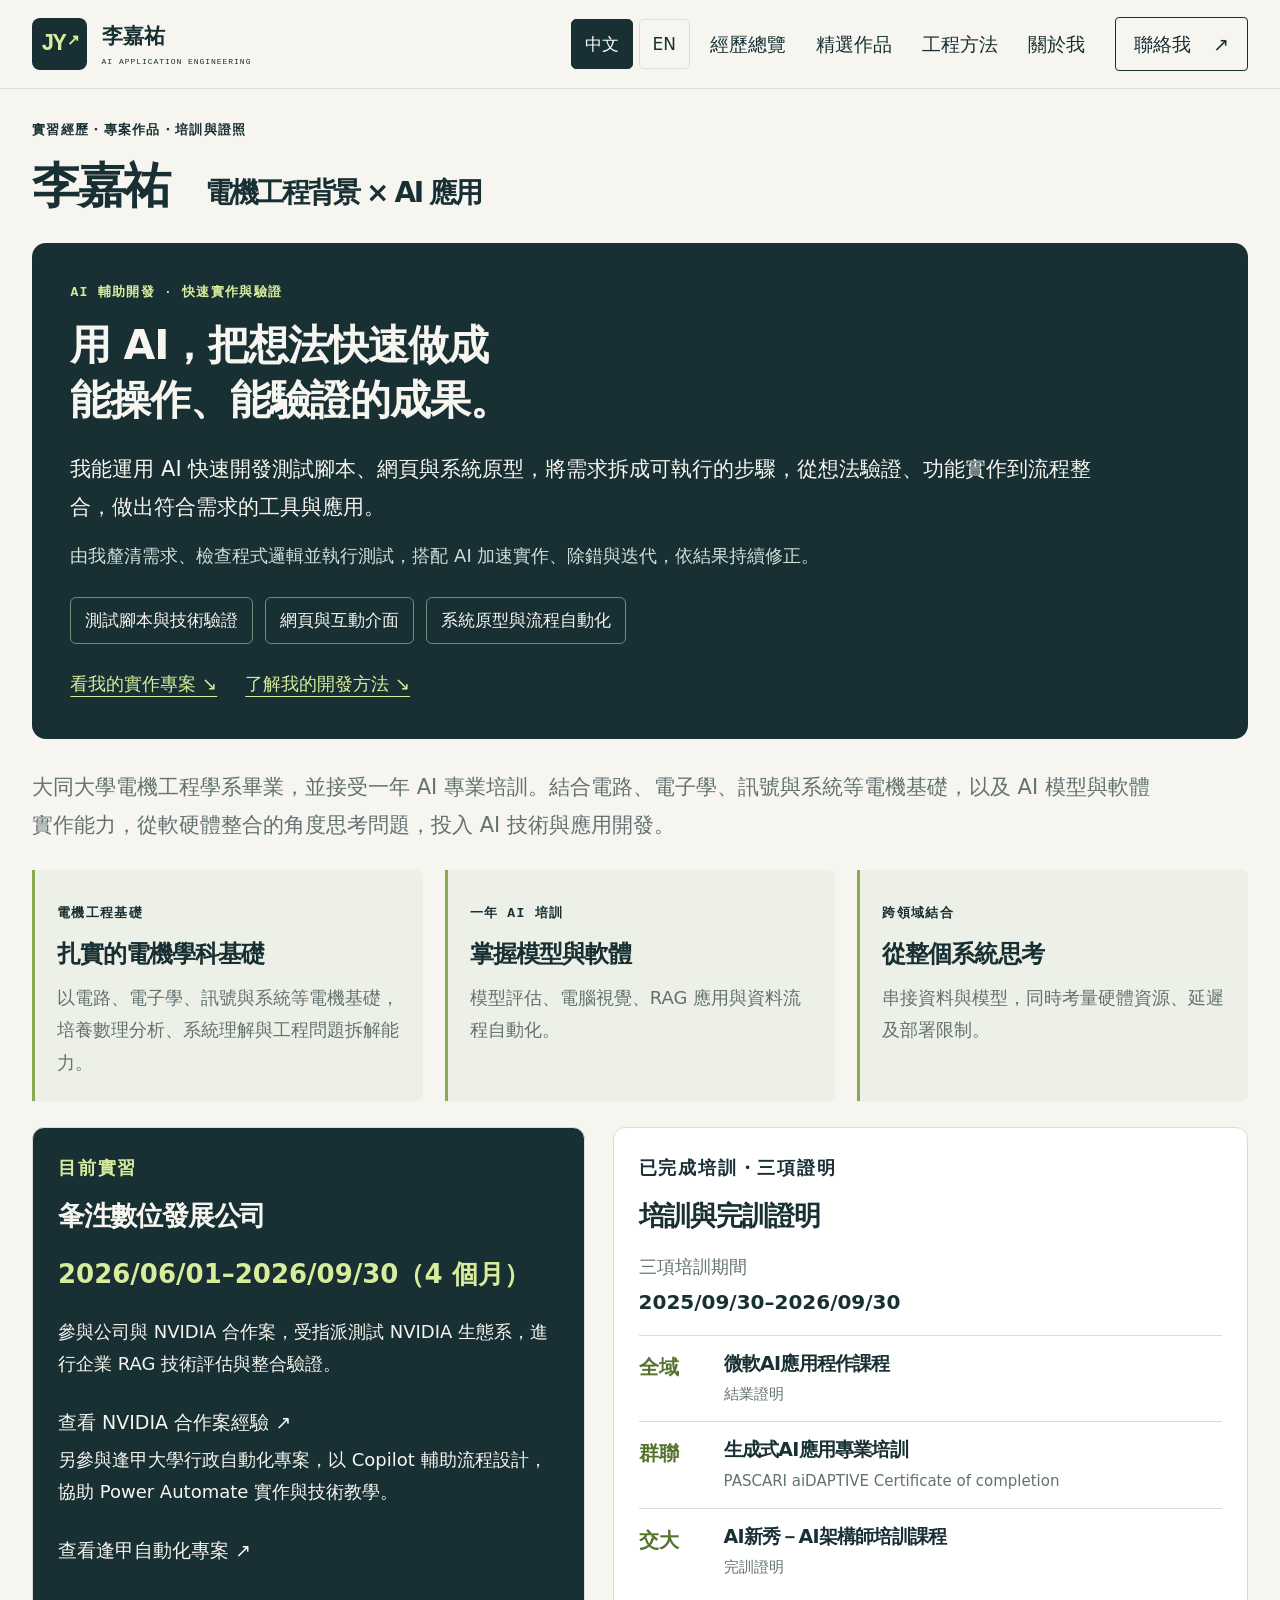
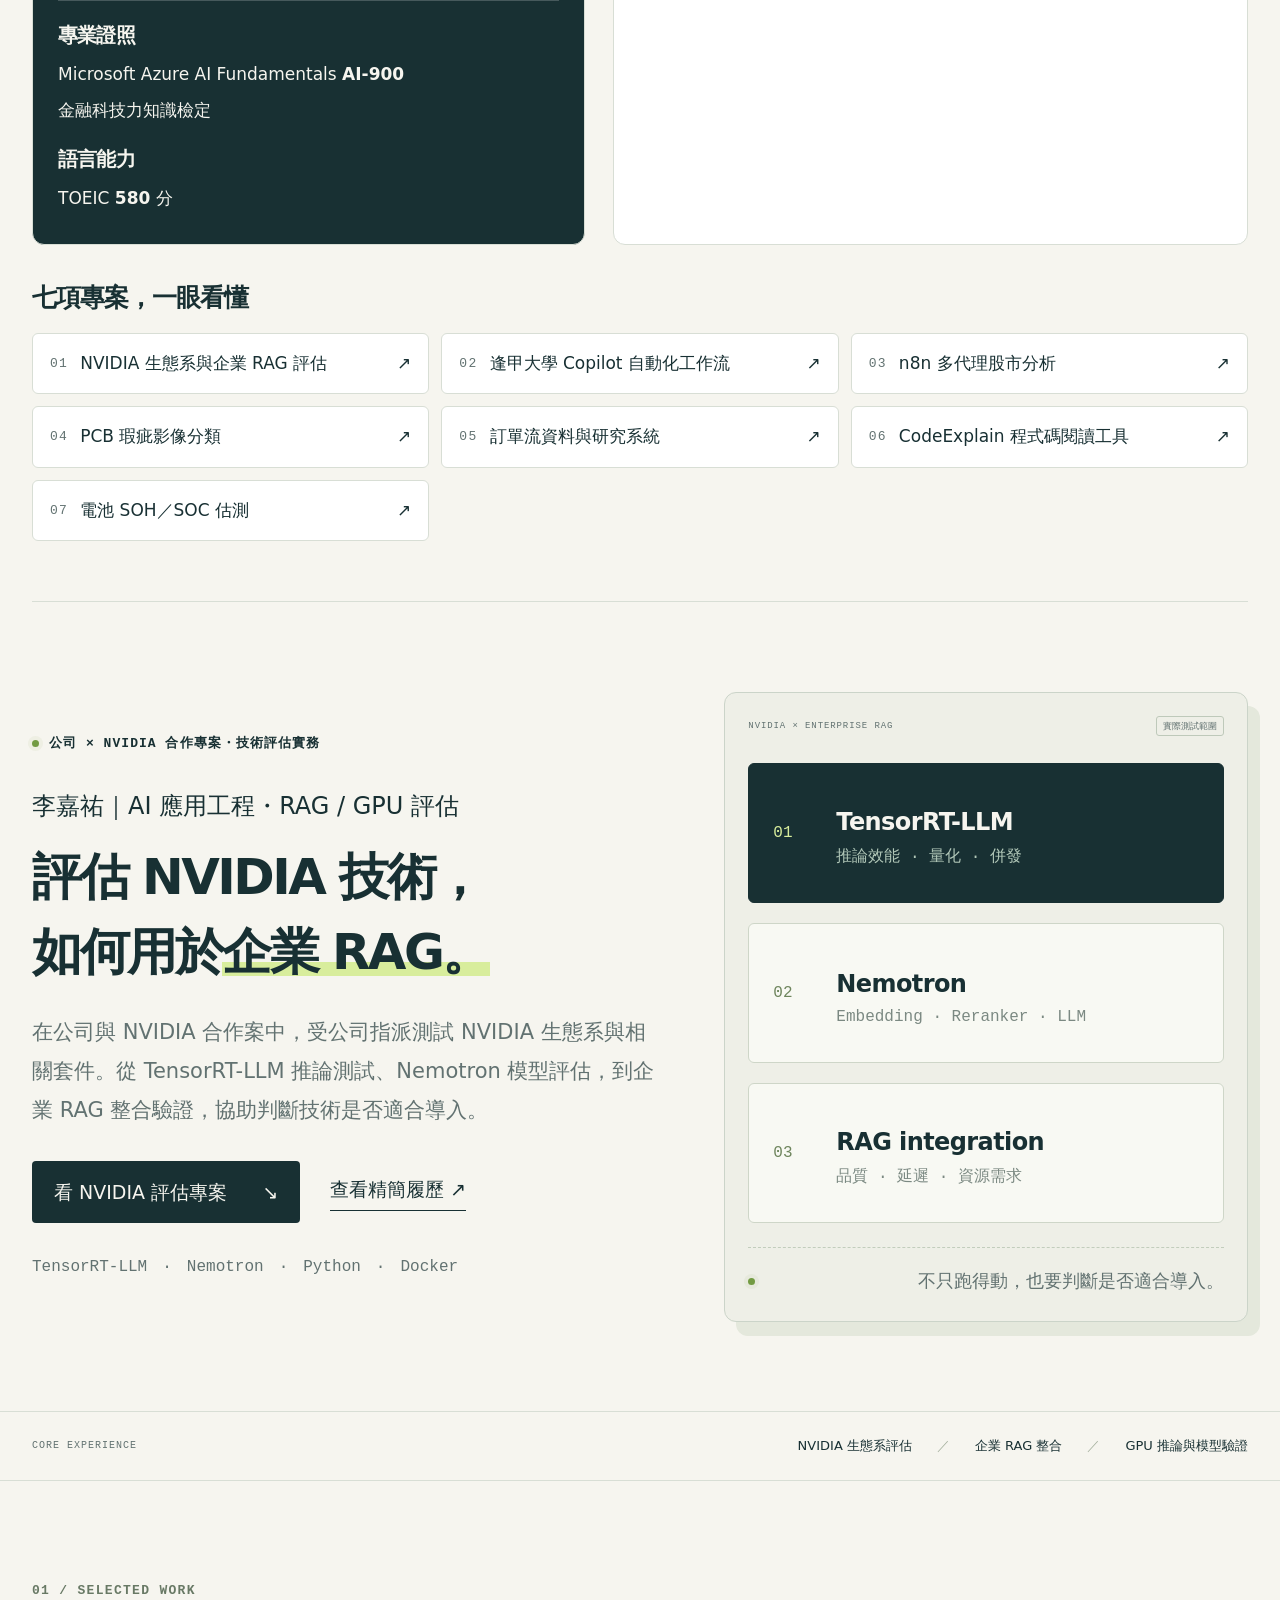
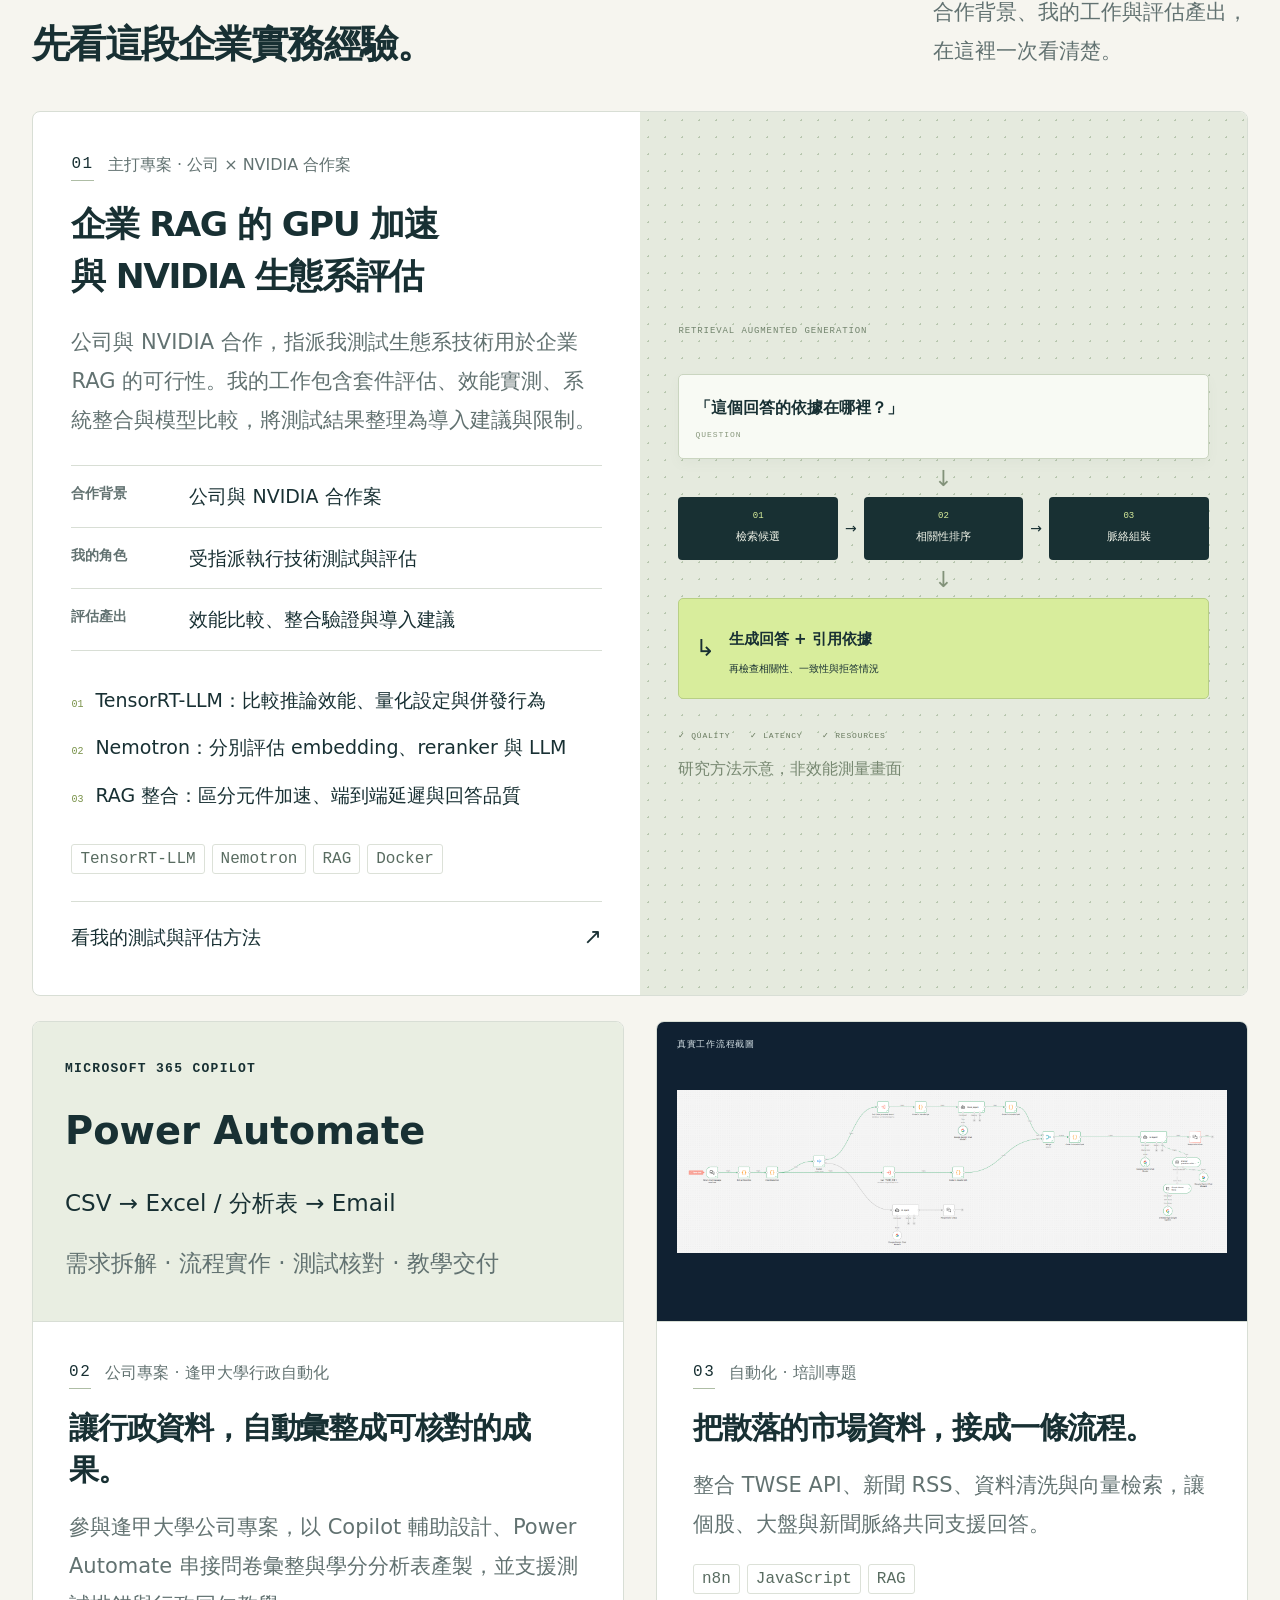
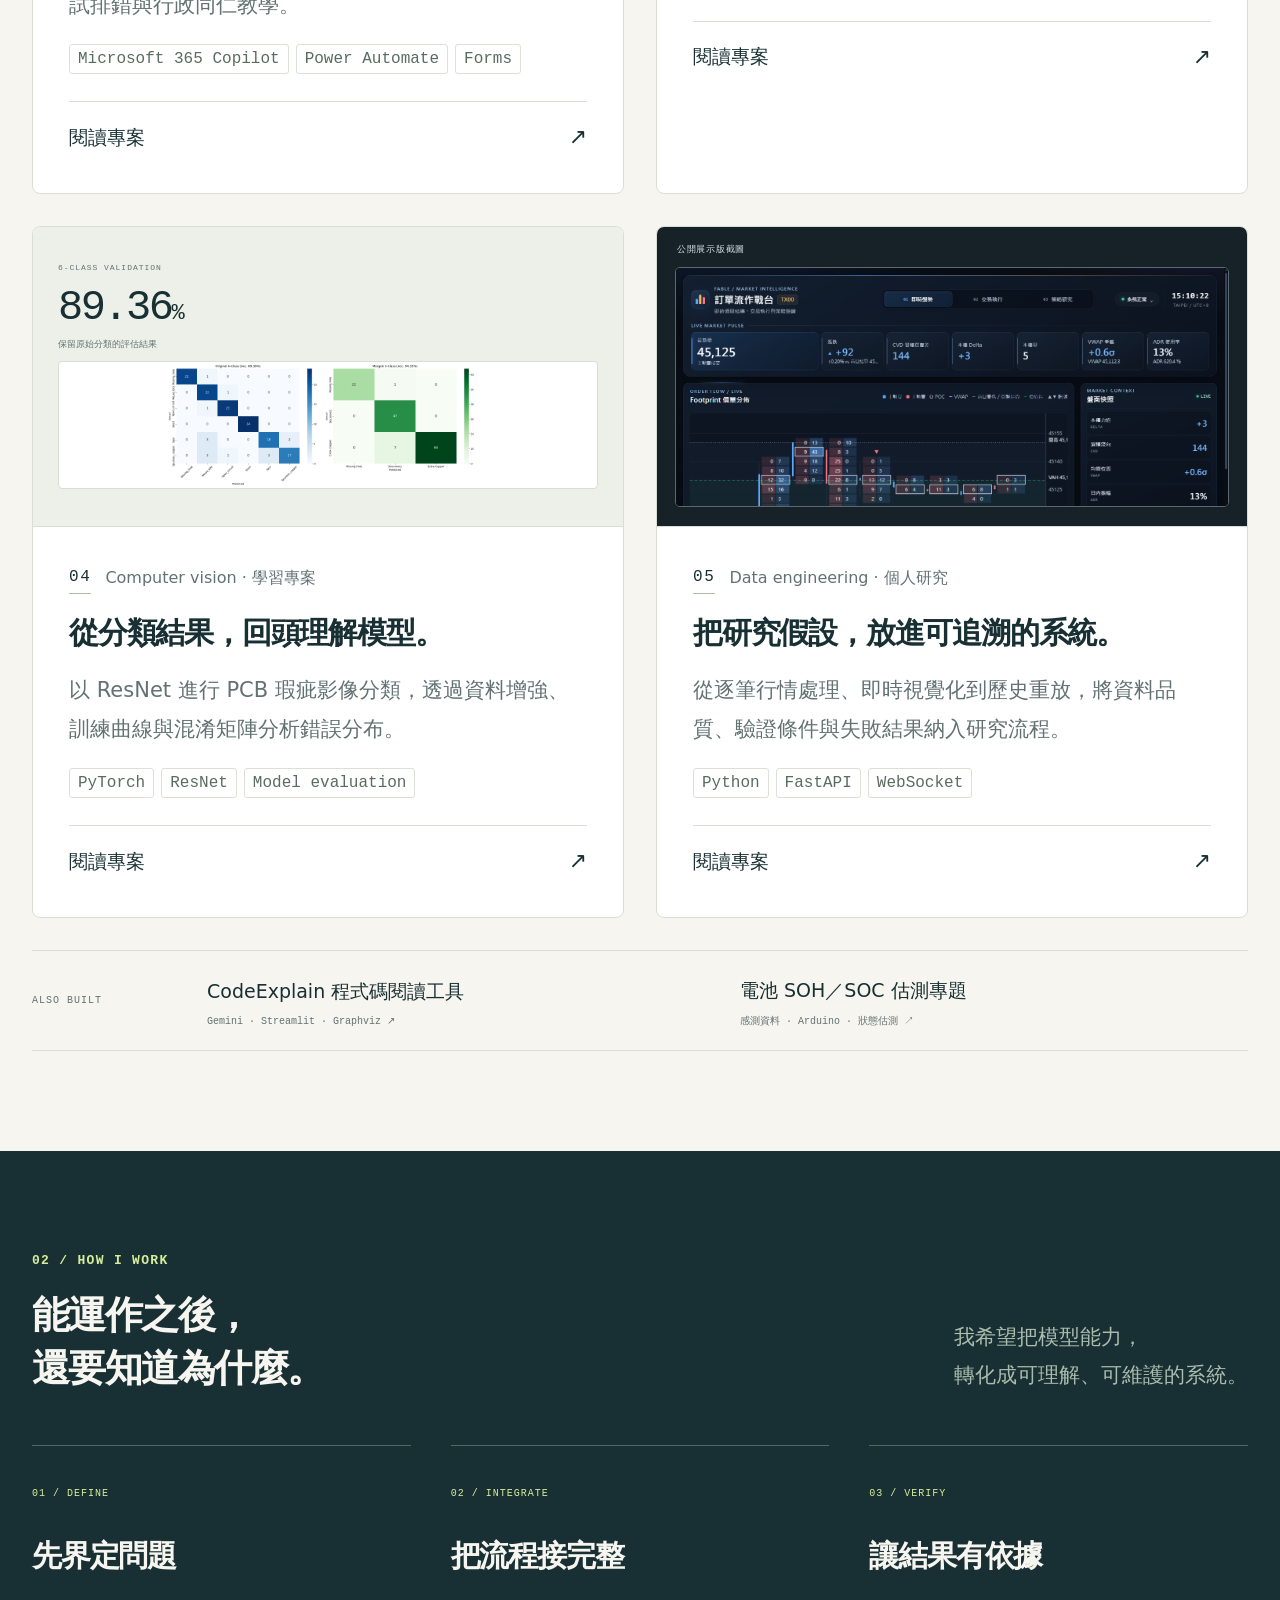
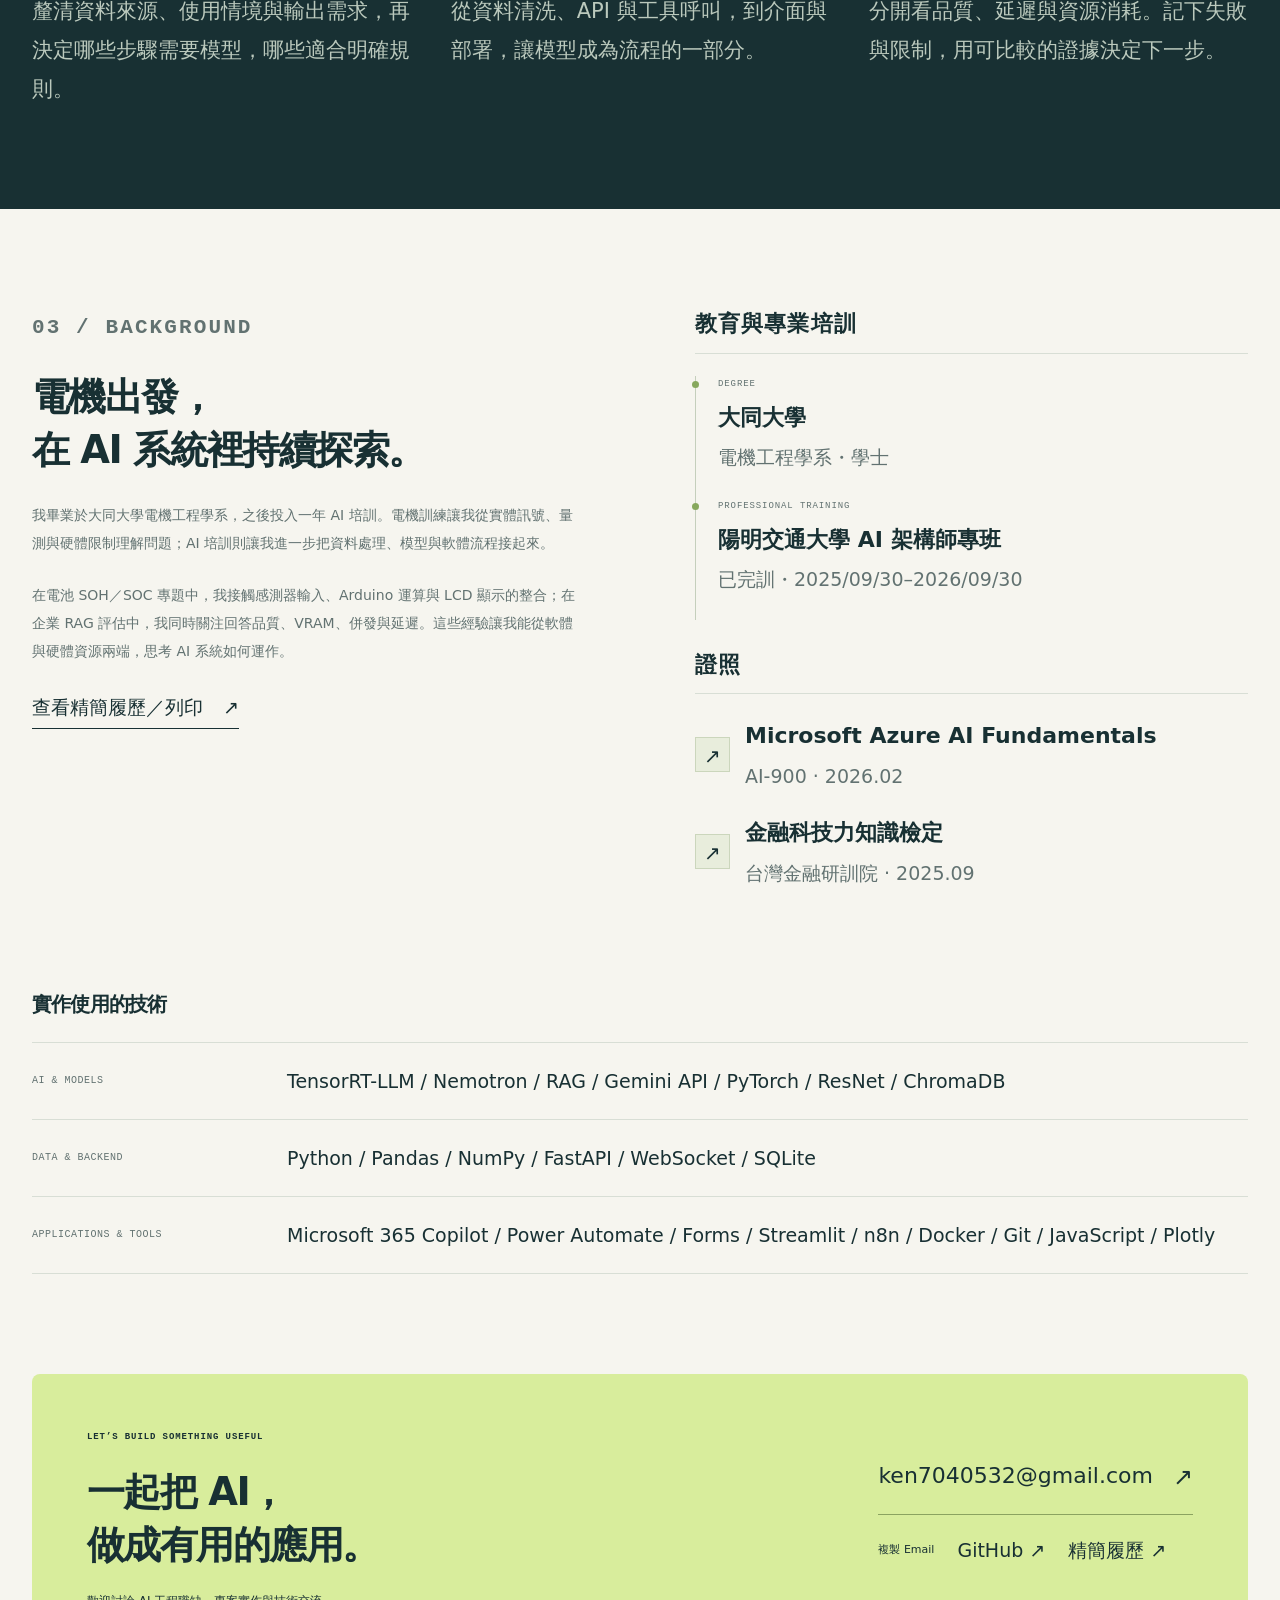
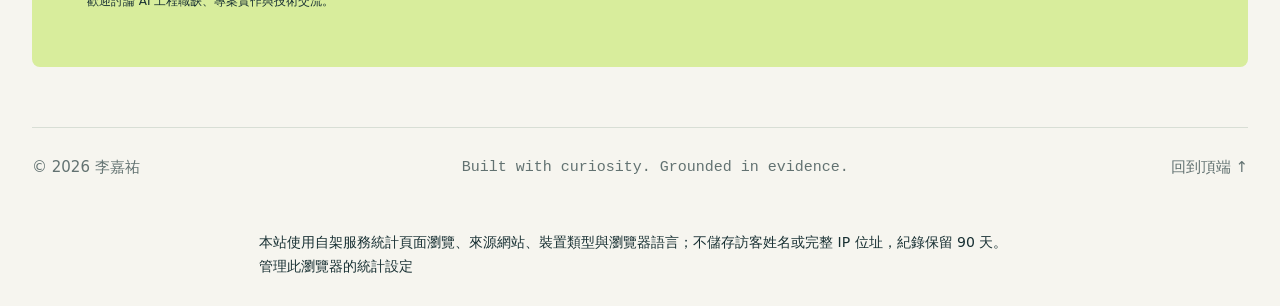
==== commit 09157538: "Add per-browser exclusion for own resume visits" ====
--- a/index.html
+++ b/index.html
@@ -35,6 +35,6 @@
 </main>
 <footer class="container footer"><span>© 2026 李嘉祐</span><span>Built with curiosity. Grounded in evidence.</span><a href="#">回到頂端 ↑</a></footer>
 <dialog id="project-dialog" aria-labelledby="dialog-title"><div class="dialog-top"><span class="mono">PROJECT NOTES</span><button id="close-dialog" aria-label="關閉專案詳情">關閉 ✕</button></div><div id="dialog-content"></div></dialog>
-<p class="analytics-notice" style="margin:24px auto;padding:0 20px;max-width:90ch;font-size:14px;line-height:1.7">本站使用自架服務統計頁面瀏覽、來源網站、裝置類型與瀏覽器語言；不儲存訪客姓名或完整 IP 位址，紀錄保留 90 天。</p>
-<script defer src="analytics.js" data-endpoint="https://trader-server.tailb7a41b.ts.net/v1/collect"></script>
+<p class="analytics-notice" style="margin:24px auto;padding:0 20px;max-width:90ch;font-size:14px;line-height:1.7">本站使用自架服務統計頁面瀏覽、來源網站、裝置類型與瀏覽器語言；不儲存訪客姓名或完整 IP 位址，紀錄保留 90 天。 <a href="privacy.html">管理此瀏覽器的統計設定</a></p>
+<script defer src="analytics.js?v=privacy-1" data-endpoint="https://trader-server.tailb7a41b.ts.net/v1/collect"></script>
 </body></html>
